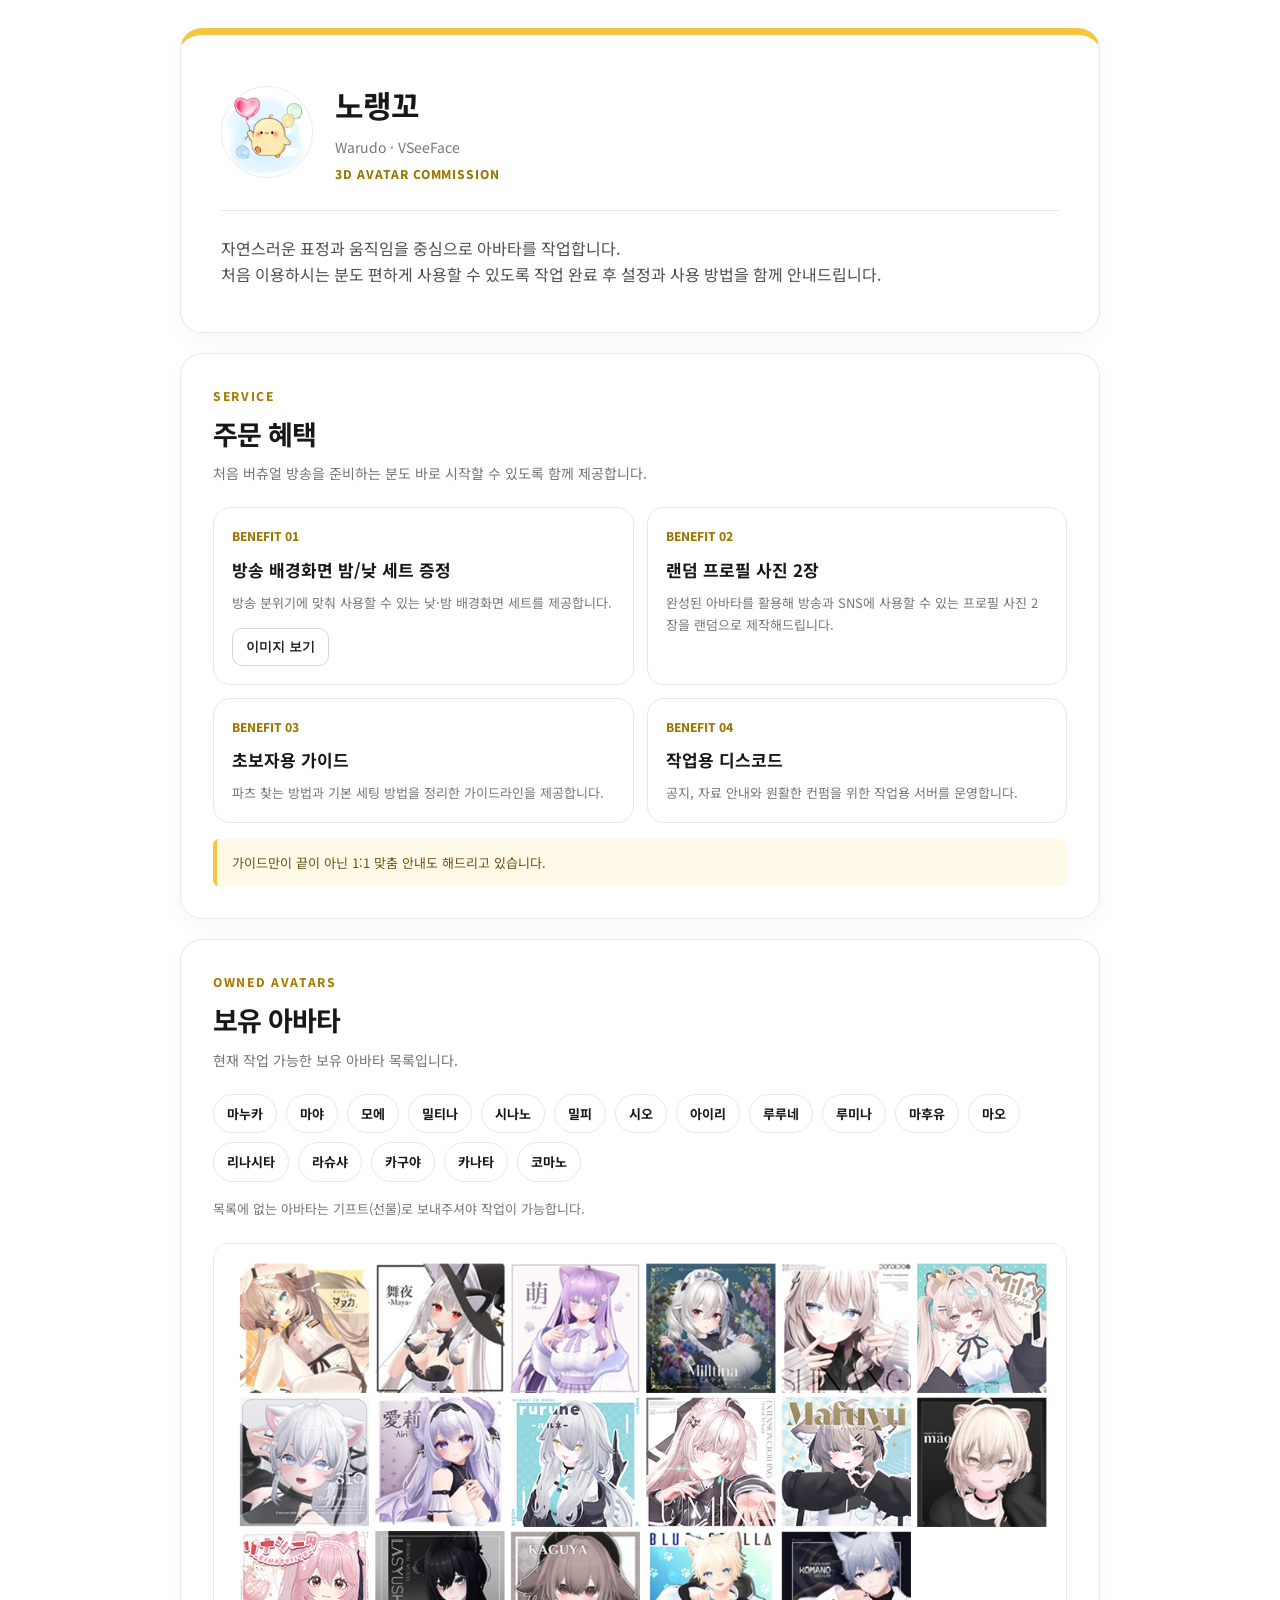
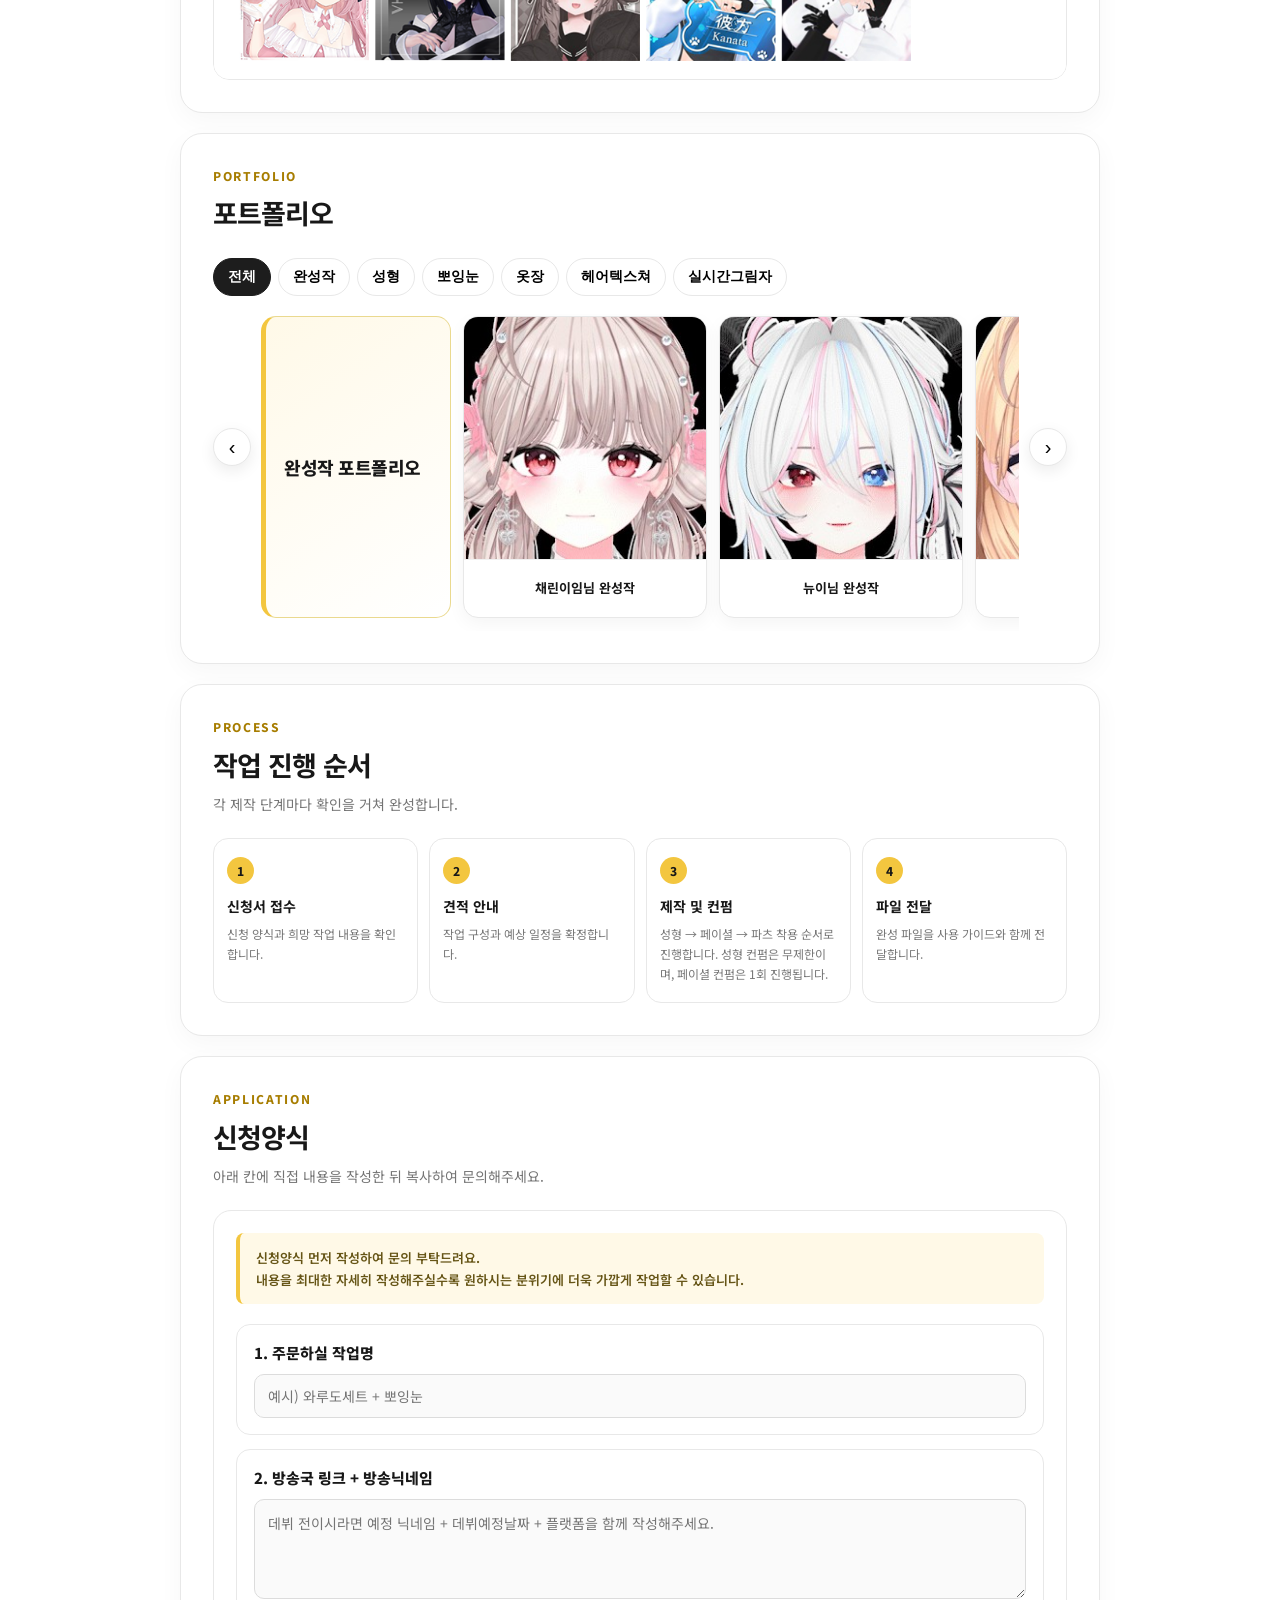
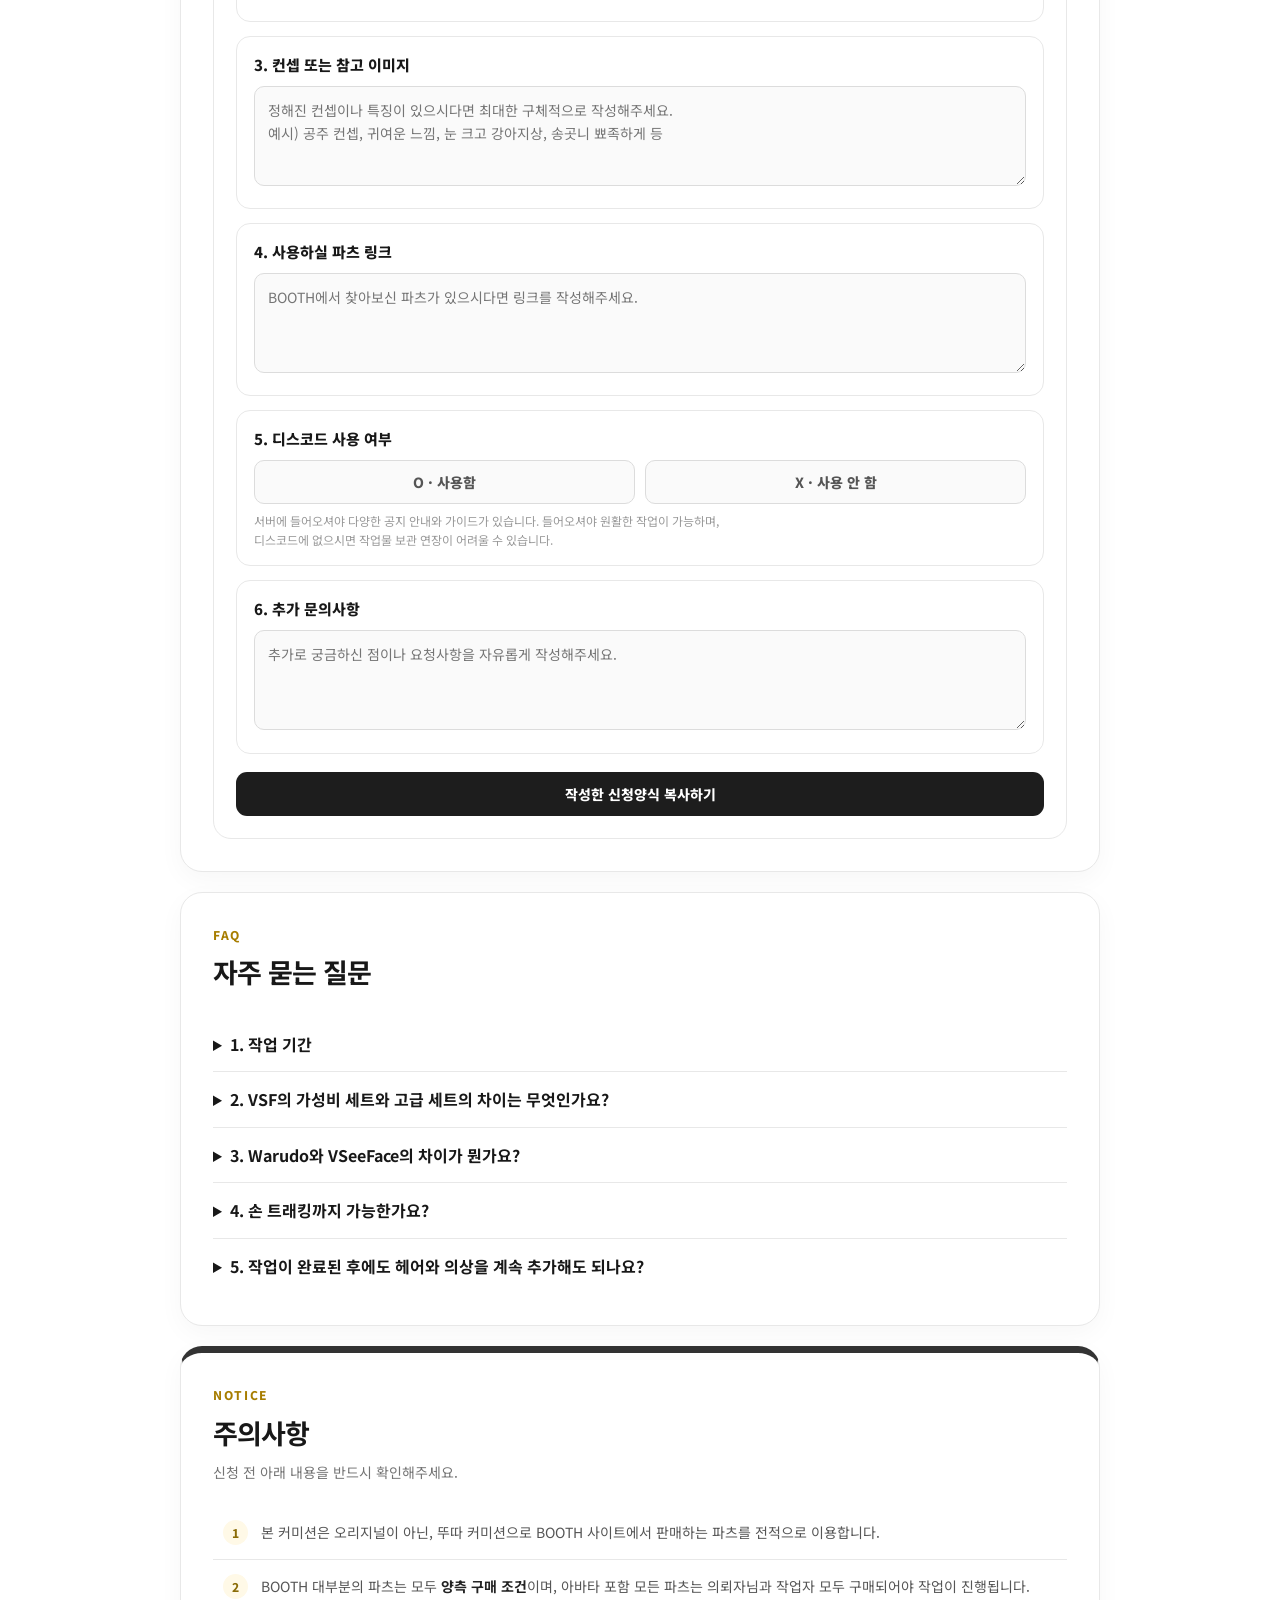
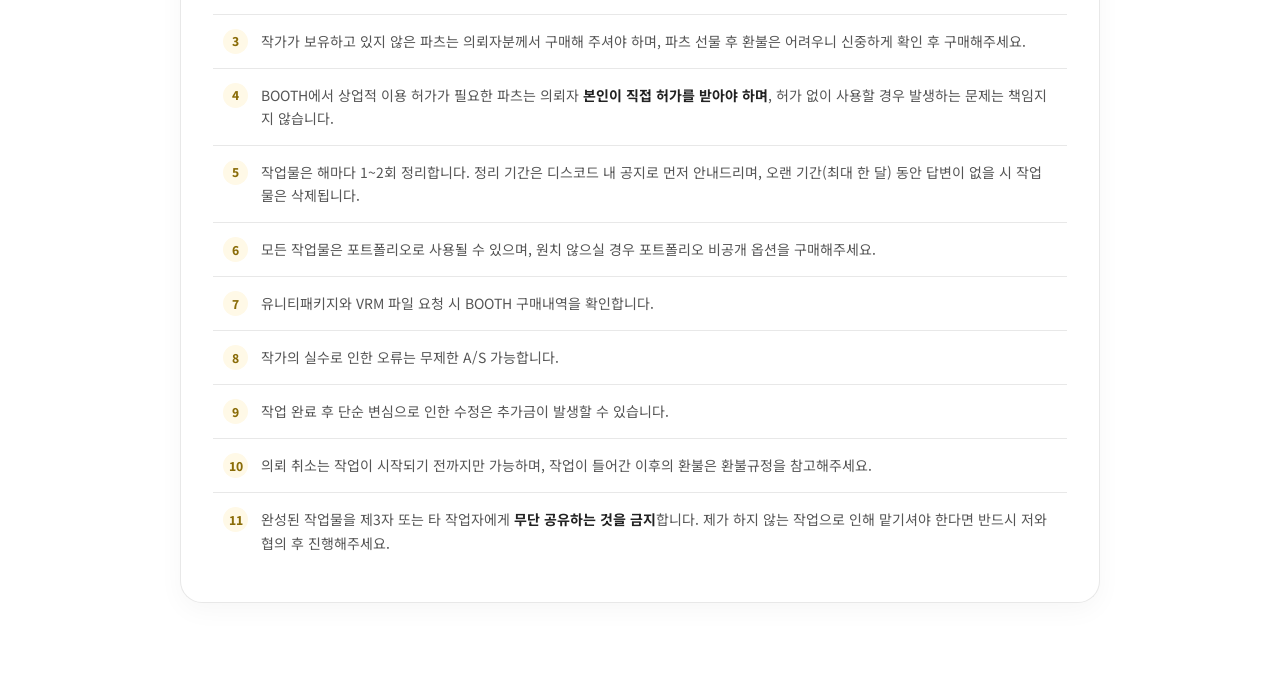
==== index.html @ 2da06370 "Use the original GIFs for the five new complete works." ====
<!DOCTYPE html>

<html lang="ko">
<head>
<meta charset="utf-8"/>
<meta content="width=device-width,initial-scale=1" name="viewport"/>
<title>노랭꼬 아트머그</title>
<style>
@import url('https://fonts.googleapis.com/css2?family=Noto+Sans+KR:wght@400;500;600;700;800&display=swap');
:root{--yellow:#f3c63f;--yellow-soft:#fff9e7;--ink:#181818;--muted:#747474;--line:#e8e8e8;--bg:#fff;--white:#fff}
*{box-sizing:border-box}
html{scroll-behavior:smooth}
body{margin:0;background:#fff;font-family:'Noto Sans KR',sans-serif;color:var(--ink);line-height:1.65}
.page{width:min(920px,calc(100% - 28px));margin:28px auto 80px}
.card{background:#fff;border:1px solid var(--line);border-radius:22px;padding:32px;box-shadow:0 8px 26px rgba(0,0,0,.035);margin-top:20px}
.profile{padding:44px 40px;border-top:7px solid var(--yellow)}
.profile-top{display:flex;align-items:center;gap:22px}
.avatar{
  width:92px;
  height:92px;
  border-radius:50%;
  background:#f2f2f2;
  border:1px solid var(--line);
  overflow:hidden;
  flex:0 0 auto
}
.avatar img{
  width:100%;
  height:100%;
  object-fit:cover;
  display:block
}
.profile h1{font-size:31px;letter-spacing:-1.2px;margin:0 0 6px}
.role{font-size:14px;color:#8a6c08;font-weight:800;letter-spacing:.04em}
.greeting{margin:26px 0 0;padding-top:24px;border-top:1px solid var(--line);font-size:16px;color:#4f4f4f}
.profile-meta{display:flex;flex-wrap:wrap;gap:8px;margin-top:20px}
.chip{font-size:13px;border:1px solid var(--line);border-radius:999px;padding:7px 11px;background:#fff}
.section-head{margin-bottom:22px}
.kicker{font-size:12px;font-weight:800;letter-spacing:.14em;color:#a77d00;margin-bottom:6px}
h2{font-size:27px;letter-spacing:-1px;margin:0}
.desc{font-size:14px;color:var(--muted);margin-top:6px}
.benefits{display:grid;grid-template-columns:repeat(2,1fr);gap:13px}
.benefit{border:1px solid var(--line);border-radius:17px;padding:18px;background:#fff;overflow:hidden}
.benefit-num{font-size:12px;color:#9a7600;font-weight:800;margin-bottom:10px}
.benefit b{display:block;font-size:17px;margin-bottom:8px}
.benefit p{font-size:13px;color:#777;margin:0}
.benefit-image{width:100%;aspect-ratio:16/10;object-fit:cover;object-position:center 28%;display:block;border-radius:11px;margin:0 0 14px;border:1px solid #eee}
.service-note{margin-top:16px;background:var(--yellow-soft);border-left:4px solid var(--yellow);padding:13px 15px;border-radius:6px;font-size:13px;color:#665516}
.owned-avatar-wrap{
  display:grid;
  grid-template-columns:1fr;
  gap:24px;
  align-items:center
}
.owned-avatar-list{
  display:flex;
  flex-wrap:wrap;
  gap:9px
}
.owned-avatar-chip{
  display:inline-flex;
  align-items:center;
  justify-content:center;
  min-height:38px;
  padding:8px 13px;
  border:1px solid var(--line);
  border-radius:999px;
  background:#fff;
  font-size:13px;
  font-weight:700
}
.owned-avatar-image{
  width:100%;
  display:block;
  border:1px solid var(--line);
  border-radius:16px;
  background:#f5f5f5
}
.owned-avatar-note{
  margin-top:16px;
  color:#777;
  font-size:13px
}
@media(max-width:720px){
  .owned-avatar-wrap{grid-template-columns:1fr}
  .owned-avatar-image{max-width:none;margin:0 auto}
}


.tabs{display:flex;gap:7px;flex-wrap:wrap;margin-bottom:18px}
.tab-btn{cursor:pointer;padding:9px 14px;border:1px solid var(--line);border-radius:999px;font-size:14px;font-weight:700;background:#fff}
.tab-btn.active{background:#1d1d1d;color:#fff;border-color:#1d1d1d}

.portfolio-shell{position:relative;padding:0 48px}
.portfolio-grid{display:flex;gap:12px;overflow-x:auto;scroll-behavior:smooth;scroll-snap-type:x mandatory;padding:2px 1px 13px;scrollbar-width:thin;scrollbar-color:#cfcfcf #f1f1f1}
.portfolio-grid::-webkit-scrollbar{height:7px}
.portfolio-grid::-webkit-scrollbar-track{background:#f1f1f1;border-radius:999px}
.portfolio-grid::-webkit-scrollbar-thumb{background:#cfcfcf;border-radius:999px}
.work{border:1px solid var(--line);border-radius:15px;overflow:hidden;background:#fff;flex:0 0 calc((100% - 24px)/3);min-width:0;scroll-snap-align:start}
.work[hidden]{display:none}
.thumb{aspect-ratio:1/1;background:#eee;overflow:hidden}
.thumb img{width:100%;height:100%;object-fit:cover;display:block}
.work-info{padding:12px 13px}
.work-info b{display:block;font-size:14px;font-weight:700}
.slide-btn{position:absolute;top:42%;transform:translateY(-50%);width:38px;height:38px;border:1px solid var(--line);border-radius:50%;background:#fff;cursor:pointer;font-size:20px;line-height:1;box-shadow:0 5px 15px rgba(0,0,0,.08);z-index:2}
.slide-btn:hover{background:#f7f7f7}
.slide-prev{left:0}
.slide-next{right:0}

.selling{border:1px solid #ead98f;border-radius:18px;padding:20px;background:#fffdf5;overflow:hidden}
.selling-summary{display:grid;grid-template-columns:190px minmax(0,1fr);gap:22px;align-items:center}
.selling-main{width:100%;border-radius:13px;display:block}
.status{display:inline-block;background:var(--yellow);padding:5px 9px;border-radius:999px;font-size:11px;font-weight:800}
.selling h3{font-size:23px;margin:9px 0 0}
.price{font-size:25px;font-weight:800;margin:7px 0}
.selling p{font-size:13px;color:#666;margin:0 0 15px}
.gallery-details{margin-top:18px;padding-top:16px;border-top:1px solid #eee3b5;width:100%;min-width:0}
.gallery-details summary{cursor:pointer;display:block;width:max-content;max-width:100%;background:#1d1d1d;color:#fff;padding:10px 15px;border-radius:10px;font-size:13px;font-weight:700;list-style:none}
.gallery-details summary::-webkit-details-marker{display:none}
.gallery-details[open] summary{background:#555}
.gallery-strip{display:flex;gap:10px;overflow-x:auto;max-width:100%;width:100%;padding:15px 2px 6px;scroll-snap-type:x mandatory;scrollbar-width:thin}
.gallery-strip figure{flex:0 0 min(180px,72vw);scroll-snap-align:start;min-width:0;margin:0}
.gallery-strip img{width:100%;aspect-ratio:1/1;height:auto;object-fit:cover;border-radius:12px;border:1px solid var(--line);display:block}

.steps{display:grid;grid-template-columns:repeat(4,1fr);gap:11px}
.step{border:1px solid var(--line);border-radius:15px;padding:18px 13px}
.step-num{width:27px;height:27px;border-radius:50%;background:var(--yellow);display:grid;place-items:center;font-size:12px;font-weight:800;margin-bottom:11px}
.step b{display:block;font-size:14px}
.step p{font-size:12px;color:#777;margin:6px 0 0}
.faq details{border-top:1px solid var(--line);padding:14px 0}
.faq details:first-of-type{border-top:0}
.faq summary{cursor:pointer;font-weight:700}
.faq p{font-size:13px;color:#666;margin:9px 0 0}
footer{text-align:center;color:#999;font-size:11px;margin-top:22px}


.preview-btn{
  margin-top:14px;border:1px solid #d7d7d7;background:#fff;color:#222;
  border-radius:10px;padding:9px 13px;font-size:13px;font-weight:700;cursor:pointer
}
.preview-btn:hover{background:#f6f6f6}
/* 주문 혜택 이미지 미리보기 */
.image-modal{
  position:absolute;
  left:50%;
  z-index:9999;
  display:none;
  width:min(860px,calc(100% - 24px));
  min-height:560px;
  transform:translateX(-50%);
  align-items:center;
  justify-content:center;
  padding:42px;
  border:1px solid rgba(255,255,255,.72);
  border-radius:20px;
  background:rgba(255,255,255,.82);
  backdrop-filter:blur(12px);
  -webkit-backdrop-filter:blur(12px);
  box-shadow:0 16px 45px rgba(0,0,0,.18)
}
.image-modal.open{display:flex}
.image-modal-inner{
  position:relative;
  width:100%;
  height:100%;
  max-height:500px;
  display:flex;
  align-items:center;
  justify-content:center
}
.image-modal img{
  display:block;
  max-width:100%;
  max-height:500px;
  width:auto;
  height:auto;
  object-fit:contain;
  border-radius:14px;
  background:#fff;
  box-shadow:0 12px 34px rgba(0,0,0,.16)
}
.image-modal-close{
  position:absolute;
  top:-24px;
  right:-24px;
  z-index:2;
  width:42px;
  height:42px;
  border:0;
  border-radius:50%;
  background:rgba(255,255,255,.92);
  color:#111;
  font-size:25px;
  line-height:1;
  cursor:pointer;
  box-shadow:0 6px 16px rgba(0,0,0,.14);
  backdrop-filter:blur(8px);
  -webkit-backdrop-filter:blur(8px)
}
@media(max-width:720px){
  .image-modal{
    width:calc(100% - 12px);
    min-height:430px;
    padding:38px 18px 24px
  }
  .image-modal-inner{max-height:370px}
  .image-modal img{max-height:370px}
  .image-modal-close{top:-26px;right:-5px}
}


.notice-card{border-top:7px solid #333}
.notice-list{counter-reset:notice;display:grid;gap:0;margin-top:4px}
.notice-item{counter-increment:notice;position:relative;padding:15px 14px 15px 48px;border-top:1px solid var(--line);font-size:14px;color:#555}
.notice-item:first-child{border-top:0}
.notice-item::before{content:counter(notice);position:absolute;left:10px;top:14px;width:25px;height:25px;border-radius:50%;display:grid;place-items:center;background:var(--yellow-soft);color:#8a6c08;font-size:12px;font-weight:800}
.notice-item b{color:#222}

@media(max-width:720px){
  .card{padding:22px}
  .profile{padding:31px 22px}
  .profile-top{align-items:flex-start}
  .avatar{width:70px;height:70px}
  .profile h1{font-size:25px}
  .benefits{grid-template-columns:1fr}
  .portfolio-shell{padding:0 42px}
  .work{flex-basis:calc((100% - 12px)/2)}
  .selling-summary{grid-template-columns:1fr}
  .selling-main{max-width:260px}
  .steps{grid-template-columns:1fr 1fr}
}
@media(max-width:480px){
  .portfolio-shell{padding:0 36px}
  .work{flex-basis:84%}
  .steps{grid-template-columns:1fr}
}


/* 신청양식 */
.application-box{
  border:1px solid var(--line);
  border-radius:18px;
  background:#fff;
  overflow:hidden
}
.application-content{padding:22px}
.application-alert{
  margin-bottom:20px;
  padding:14px 16px;
  border-left:4px solid var(--yellow);
  border-radius:8px;
  background:var(--yellow-soft);
  color:#665516;
  font-size:13px;
  font-weight:600
}
.application-list{display:grid;gap:14px}
.application-item{
  border:1px solid var(--line);
  border-radius:14px;
  padding:16px 17px;
  background:#fff
}
.application-item label{
  display:block;
  margin-bottom:8px;
  font-size:15px;
  font-weight:800
}
.application-item textarea,
.application-item input{
  width:100%;
  border:1px solid #dcdcdc;
  border-radius:10px;
  background:#fafafa;
  padding:12px 13px;
  color:#222;
  font-family:inherit;
  font-size:14px;
  line-height:1.65;
  outline:none;
  resize:vertical
}
.application-item input{height:44px;resize:none}
.application-item textarea{min-height:100px}
.application-item textarea:focus,
.application-item input:focus{
  border-color:#d4ad2c;
  background:#fff;
  box-shadow:0 0 0 3px rgba(243,198,63,.17)
}
.application-example{
  display:block;
  margin-top:7px;
  color:#999;
  font-size:12px;
  line-height:1.6
}
.application-choice{
  display:flex;
  gap:10px;
  flex-wrap:wrap
}
.application-choice button{
  flex:1 1 150px;
  min-height:44px;
  border:1px solid #dcdcdc;
  border-radius:10px;
  background:#fafafa;
  color:#555;
  font-family:inherit;
  font-size:14px;
  font-weight:800;
  cursor:pointer;
  transition:.18s ease
}
.application-choice button:hover{
  background:#fff9e7;
  border-color:#e2c251
}
.application-choice button.active{
  background:var(--yellow);
  color:#1d1d1d;
  border-color:#d6ab1e;
  box-shadow:0 0 0 3px rgba(243,198,63,.17)
}
.application-copy{
  margin-top:18px;
  width:100%;
  border:0;
  border-radius:11px;
  padding:12px 16px;
  background:#1d1d1d;
  color:#fff;
  font-family:inherit;
  font-size:14px;
  font-weight:800;
  cursor:pointer
}
.application-copy:hover{background:#3a3a3a}
.application-copy.copied{background:#7a650d}
@media(max-width:480px){
  .application-content{padding:15px}
  .application-item{padding:14px}
}


.shape-work{flex-basis:calc((100% - 12px)/2)}
.shape-work .thumb{aspect-ratio:2/1;background:#f7f7f7}
.shape-work .thumb img{object-fit:contain}
@media(max-width:720px){
  .shape-work{flex-basis:84%}
}


/* 포트폴리오·개인작 이미지 확대 */
.zoomable-image{
  cursor:zoom-in;
  transition:transform .2s ease, filter .2s ease
}
.zoomable-image:hover{
  transform:scale(1.025);
  filter:brightness(.96)
}
.zoom-wrap{position:relative;overflow:hidden}
.zoom-wrap::after{
  content:"🔍";
  position:absolute;
  right:10px;
  bottom:10px;
  width:34px;
  height:34px;
  border-radius:50%;
  display:grid;
  place-items:center;
  background:rgba(0,0,0,.62);
  color:#fff;
  font-size:15px;
  opacity:0;
  transform:translateY(5px);
  transition:.2s ease;
  pointer-events:none
}
.zoom-wrap:hover::after{
  opacity:1;
  transform:translateY(0)
}

/*
  아트머그의 긴 iframe 안에서도 클릭한 이미지 근처에 뜨도록
  fixed가 아닌 absolute 방식으로 배치합니다.
*/
/* 이미지 확대창 스타일 */
.lightbox{
  position:absolute;
  left:50%;
  z-index:10000;
  display:none;
  width:min(900px,calc(100% - 24px));
  transform:translateX(-50%);
  padding:16px;
  background:transparent
}
.lightbox.open{display:block}
.lightbox-stage{
  position:relative;
  width:100%;
  min-height:420px;
  max-height:820px;
  display:flex;
  align-items:center;
  justify-content:center;
  padding:20px 62px
}
.lightbox-image{
  display:block;
  max-width:100%;
  max-height:760px;
  width:auto;
  height:auto;
  object-fit:contain;
  border-radius:14px;
  background:#fff;
  box-shadow:0 18px 55px rgba(0,0,0,.30);
  animation:lightboxIn .18s ease
}
@keyframes lightboxIn{
  from{opacity:0;transform:scale(.97)}
  to{opacity:1;transform:scale(1)}
}
.lightbox-close,
.lightbox-nav{
  position:absolute;
  z-index:2;
  border:1px solid #ddd;
  background:#fff;
  color:#111;
  cursor:pointer;
  box-shadow:0 6px 18px rgba(0,0,0,.20)
}
.lightbox-close{
  top:4px;
  right:4px;
  width:42px;
  height:42px;
  border-radius:50%;
  font-size:25px;
  line-height:1
}
.lightbox-nav{
  top:50%;
  transform:translateY(-50%);
  width:44px;
  height:58px;
  border-radius:14px;
  font-size:29px
}
.lightbox-prev{left:8px}
.lightbox-next{right:8px}
.lightbox-caption{
  position:absolute;
  left:50%;
  bottom:-4px;
  transform:translateX(-50%);
  color:#333;
  background:rgba(255,255,255,.94);
  border:1px solid #e5e5e5;
  border-radius:999px;
  padding:5px 11px;
  font-size:13px;
  text-align:center;
  white-space:nowrap;
  max-width:80%;
  overflow:hidden;
  text-overflow:ellipsis
}
body.lightbox-lock{overflow:visible}

@media(max-width:760px){
  .lightbox{
    width:calc(100% - 8px);
    padding:4px
  }
  .lightbox-stage{
    min-height:340px;
    max-height:700px;
    padding:54px 46px 38px
  }
  .lightbox-image{
    max-height:610px
  }
  .lightbox-prev{left:2px}
  .lightbox-next{right:2px}
  .lightbox-nav{
    width:40px;
    height:52px;
    font-size:26px
  }
  .lightbox-close{
    top:6px;
    right:6px
  }
  .lightbox-caption{
    bottom:0;
    max-width:72%;
    font-size:12px
  }
  .zoom-wrap::after{opacity:1;transform:none}
}


/* ===== 포트폴리오 확대창 고정 틀 보정 ===== */
.lightbox{
  width:min(960px,calc(100% - 24px))
}
.lightbox-stage{
  width:100%;
  height:720px;
  min-height:720px;
  max-height:720px;
  overflow:hidden;
  padding:54px 76px 52px;
  background:#fff;
  border:1px solid #e5e5e5;
  border-radius:18px;
  box-shadow:0 18px 55px rgba(0,0,0,.22)
}
.lightbox-image{
  max-width:100%;
  max-height:100%;
  object-fit:contain;
  box-shadow:none;
  background:transparent
}

/* 성형 포트폴리오는 원본이 작아도 확대창에서 약 150% 크게 표시 */
.lightbox.shape-mode .lightbox-image{transform:none}

/* 이미지 크기와 상관없이 화살표 위치 고정 */
.lightbox-prev{
  left:16px !important
}
.lightbox-next{
  right:16px !important
}
.lightbox-nav{
  top:50% !important;
  z-index:5
}
.lightbox-close{
  top:12px !important;
  right:12px !important;
  z-index:6
}
.lightbox-caption{
  bottom:12px !important;
  z-index:6
}

@media(max-width:760px){
  .lightbox-stage{
    height:520px;
    min-height:520px;
    max-height:520px;
    padding:54px 52px 48px
  }
  .lightbox-prev{left:8px !important}
  .lightbox-next{right:8px !important}
  .lightbox.shape-mode .lightbox-image{transform:none}
}





/* ===== 최종 확대창 디자인: 반투명 글래스 뷰어 ===== */
.lightbox{
  width:min(820px,calc(100% - 24px)) !important;
}

.lightbox-stage{
  width:100%;
  height:620px !important;
  min-height:620px !important;
  max-height:620px !important;
  padding:54px 72px 52px !important;
  overflow:hidden;
  background:rgba(255,255,255,.82) !important;
  backdrop-filter:blur(12px);
  -webkit-backdrop-filter:blur(12px);
  border:1px solid rgba(255,255,255,.72) !important;
  border-radius:18px;
  box-shadow:0 16px 45px rgba(0,0,0,.18) !important;
}

.lightbox-image{
  max-width:100%;
  max-height:100%;
  background:transparent !important;
  box-shadow:none !important;
}

.lightbox-close,
.lightbox-nav{
  background:rgba(255,255,255,.92) !important;
  border:1px solid rgba(220,220,220,.9) !important;
  box-shadow:0 6px 16px rgba(0,0,0,.14) !important;
  backdrop-filter:blur(8px);
  -webkit-backdrop-filter:blur(8px);
}

.lightbox-caption{
  background:rgba(255,255,255,.78) !important;
  border:1px solid rgba(220,220,220,.85) !important;
  backdrop-filter:blur(8px);
  -webkit-backdrop-filter:blur(8px);
  box-shadow:0 4px 14px rgba(0,0,0,.10);
}

@media(max-width:760px){
  .lightbox{
    width:calc(100% - 12px) !important;
  }

  .lightbox-stage{
    height:500px !important;
    min-height:500px !important;
    max-height:500px !important;
    padding:52px 48px 46px !important;
    border-radius:15px;
  }
}


/* GIF 파일만 확대창에서 150% 크게 표시 */
.lightbox.gif-mode .lightbox-image{
  transform:scale(1.5);
  transform-origin:center center;
}

@media(max-width:760px){
  .lightbox.gif-mode .lightbox-image{
    transform:scale(1.35);
  }
}


/* 개인작 상세 썸네일 화질/비율 보정 */
.gallery-strip figure{
  flex:0 0 min(240px,78vw) !important;
}
.gallery-strip img{
  width:100%;
  height:auto !important;
  aspect-ratio:1/1;
  object-fit:contain !important;
  object-position:center;
  background:rgba(255,255,255,.72);
  image-rendering:auto;
}


/* ===== 포트폴리오 전체보기 카테고리 구분 시안 ===== */
.portfolio-divider{
  flex:0 0 190px;
  min-height:290px;
  align-self:stretch;
  scroll-snap-align:start;
  display:flex;
  flex-direction:column;
  align-items:flex-start;
  justify-content:center;
  padding:22px 18px;
  border:1px solid #ead98f;
  border-left:5px solid var(--yellow);
  border-radius:15px;
  background:linear-gradient(145deg,rgba(255,249,231,.96),rgba(255,255,255,.96));
}
.portfolio-divider span{
  display:block;
  font-size:18px;
  line-height:1.35;
  font-weight:800;
  letter-spacing:-.5px;
  word-break:keep-all;
}
.portfolio-divider small{
  display:block;
  margin-top:10px;
  color:#887431;
  font-size:12px;
  line-height:1.6;
  word-break:keep-all;
}

/* 카드 높이와 정보 영역을 일정하게 유지 */
.work{
  display:flex;
  flex-direction:column;
  min-height:290px;
  box-shadow:0 6px 18px rgba(0,0,0,.045);
  transition:transform .18s ease,box-shadow .18s ease,border-color .18s ease;
}
.work:hover{
  transform:translateY(-3px);
  box-shadow:0 10px 25px rgba(0,0,0,.085);
  border-color:#ddd;
}
.work .thumb{
  flex:0 0 auto;
}
.work-info{
  min-height:58px;
  margin-top:auto;
  display:flex;
  align-items:center;
  justify-content:center;
  padding:10px 12px;
  text-align:center;
  border-top:1px solid #f0f0f0;
}
.work-info b{
  width:100%;
  font-size:13px;
  line-height:1.45;
  word-break:keep-all;
}

/* 성형 카드는 가로 이미지를 넓게 보여주고 불필요한 아래 공백을 줄임 */
.shape-work{
  min-height:290px;
}
.shape-work .thumb{
  aspect-ratio:2/1;
  min-height:205px;
  display:flex;
  align-items:center;
  justify-content:center;
  background:#fafafa;
}
.shape-work .thumb img{
  width:100%;
  height:100%;
  object-fit:contain;
}
.shape-work .work-info{
  min-height:56px;
}

/* 단일 카테고리 탭에서는 구분 카드를 숨김 */
.portfolio-grid.filtered-view .portfolio-divider{
  display:none;
}

@media(max-width:720px){
  .portfolio-divider{
    flex-basis:155px;
    min-height:260px;
    padding:18px 15px;
  }
  .portfolio-divider span{font-size:16px}
  .work,.shape-work{min-height:260px}
  .shape-work .thumb{min-height:180px}
}


/* ===== 확대창 썸네일 슬라이더 / GIF 배지 / 전환 애니메이션 ===== */
.lightbox-stage{
  padding-bottom:132px !important;
}

.lightbox-media{
  width:100%;
  height:100%;
  display:flex;
  align-items:center;
  justify-content:center;
  overflow:hidden;
}

.lightbox-image{
  animation:portfolioImageIn .18s ease;
}

.lightbox-image.image-changing{
  animation:portfolioImageChange .18s ease;
}

@keyframes portfolioImageIn{
  from{opacity:0;transform:scale(.96)}
  to{opacity:1;transform:scale(1)}
}

@keyframes portfolioImageChange{
  from{opacity:.2;transform:scale(.975)}
  to{opacity:1;transform:scale(1)}
}

/* GIF 확대는 기존 150% 유지 */
.lightbox.gif-mode .lightbox-image{
  transform:scale(1.5);
}
.lightbox.gif-mode .lightbox-image.image-changing{
  animation:portfolioGifChange .18s ease;
}
@keyframes portfolioGifChange{
  from{opacity:.2;transform:scale(1.45)}
  to{opacity:1;transform:scale(1.5)}
}

.lightbox-gif-badge{
  position:absolute;
  top:14px;
  left:14px;
  z-index:7;
  display:none;
  padding:5px 9px;
  border-radius:999px;
  background:rgba(29,29,29,.82);
  color:#fff;
  font-size:11px;
  font-weight:800;
  letter-spacing:.08em;
  box-shadow:0 5px 14px rgba(0,0,0,.16);
  backdrop-filter:blur(8px);
  -webkit-backdrop-filter:blur(8px);
}
.lightbox.gif-mode .lightbox-gif-badge{display:block}

.lightbox-thumbs{
  position:absolute;
  left:62px;
  right:62px;
  bottom:18px;
  height:78px;
  display:flex;
  align-items:center;
  gap:9px;
  overflow-x:auto;
  overflow-y:hidden;
  padding:7px 4px 9px;
  scroll-behavior:smooth;
  scroll-snap-type:x proximity;
  scrollbar-width:thin;
  scrollbar-color:rgba(160,160,160,.65) transparent;
  overscroll-behavior-x:contain;
}
.lightbox-thumbs::-webkit-scrollbar{height:5px}
.lightbox-thumbs::-webkit-scrollbar-track{background:transparent}
.lightbox-thumbs::-webkit-scrollbar-thumb{
  background:rgba(160,160,160,.58);
  border-radius:999px
}

.lightbox-thumb{
  position:relative;
  flex:0 0 62px;
  width:62px;
  height:62px;
  padding:0;
  border:2px solid transparent;
  border-radius:11px;
  overflow:hidden;
  background:rgba(255,255,255,.72);
  cursor:pointer;
  opacity:.66;
  scroll-snap-align:center;
  transition:opacity .16s ease,transform .16s ease,border-color .16s ease,box-shadow .16s ease;
}
.lightbox-thumb:hover{
  opacity:1;
  transform:translateY(-2px)
}
.lightbox-thumb.active{
  opacity:1;
  border-color:var(--yellow);
  box-shadow:0 0 0 2px rgba(243,198,63,.2),0 5px 14px rgba(0,0,0,.12)
}
.lightbox-thumb img{
  width:100%;
  height:100%;
  display:block;
  object-fit:cover
}
.lightbox-thumb.is-gif::after{
  content:"GIF";
  position:absolute;
  right:3px;
  bottom:3px;
  padding:2px 4px;
  border-radius:5px;
  background:rgba(0,0,0,.72);
  color:#fff;
  font-size:8px;
  font-weight:800;
  letter-spacing:.04em
}

/* 캡션을 썸네일 위쪽에 배치 */
.lightbox-caption{
  bottom:103px !important;
}

@media(max-width:760px){
  .lightbox-stage{
    padding:52px 46px 118px !important;
  }
  .lightbox-thumbs{
    left:42px;
    right:42px;
    bottom:14px;
    height:70px;
    gap:7px
  }
  .lightbox-thumb{
    flex-basis:54px;
    width:54px;
    height:54px;
    border-radius:9px
  }
  .lightbox-caption{
    bottom:91px !important;
  }
  .lightbox-gif-badge{
    top:10px;
    left:10px
  }
  .lightbox.gif-mode .lightbox-image{
    transform:scale(1.35);
  }
  @keyframes portfolioGifChange{
    from{opacity:.2;transform:scale(1.3)}
    to{opacity:1;transform:scale(1.35)}
  }
}


/* GIF 썸네일은 실제 GIF 화면을 캔버스에 한 번만 그려 정지 상태로 표시 */
.lightbox-gif-static-canvas{
  width:100%;
  height:100%;
  display:block;
  object-fit:cover;
  background:#f5f5f5;
}

/* 정지 썸네일 우측 아래에만 작은 GIF 표시 */
.lightbox-thumb.is-gif::after{
  display:block;
  content:"GIF";
  position:absolute;
  right:3px;
  bottom:3px;
  padding:2px 4px;
  border-radius:5px;
  background:rgba(0,0,0,.72);
  color:#fff;
  font-size:8px;
  font-weight:800;
  letter-spacing:.04em
}


/* 최종 안정화: 주문 혜택 미리보기 위치와 크기 */
.image-modal{
  min-height:0;
  height:auto;
  max-height:calc(100vh - 24px);
  padding:34px;
}
.image-modal-inner{max-height:calc(100vh - 92px)}
.image-modal img{max-height:calc(100vh - 92px)}
@media(max-width:720px){
  .image-modal{width:calc(100% - 12px);padding:30px 14px 18px}
  .image-modal-inner,.image-modal img{max-height:calc(100vh - 72px)}
}

/* ===== 모바일 전용 UI 최적화 ===== */
@media (max-width: 720px){
  html,body{overflow-x:hidden}
  body{font-size:14px;line-height:1.55}
  .page{width:calc(100% - 12px);margin:8px auto 28px}
  .card{margin-top:10px;padding:17px 15px;border-radius:17px;box-shadow:0 4px 16px rgba(0,0,0,.035)}
  .profile{padding:22px 17px;border-top-width:5px}
  .profile-top{gap:13px;align-items:center}
  .avatar{width:62px;height:62px}
  .profile h1{font-size:22px;letter-spacing:-.7px;margin-bottom:2px}
  .role{font-size:11px}
  .greeting{margin-top:16px;padding-top:15px;font-size:13px;line-height:1.65}
  .profile-meta{gap:6px;margin-top:13px;overflow-x:auto;flex-wrap:nowrap;padding-bottom:2px;scrollbar-width:none}
  .profile-meta::-webkit-scrollbar{display:none}
  .chip{flex:0 0 auto;padding:6px 9px;font-size:11px}

  .section-head{margin-bottom:14px}
  .kicker{font-size:10px;margin-bottom:3px}
  h2{font-size:21px;letter-spacing:-.7px}
  .desc{font-size:12px;margin-top:3px}

  /* 혜택은 세로 나열 대신 가로 스와이프 */
  .benefits{display:flex;gap:10px;overflow-x:auto;scroll-snap-type:x mandatory;padding:1px 1px 8px;scrollbar-width:thin}
  .benefit{flex:0 0 84%;scroll-snap-align:start;padding:14px;border-radius:14px}
  .benefit-image{aspect-ratio:16/9;margin-bottom:11px}
  .benefit b{font-size:15px;margin-bottom:5px}
  .benefit p{font-size:12px;line-height:1.55}
  .preview-btn{width:100%;min-height:42px;margin-top:11px}
  .service-note{margin-top:10px;padding:11px 12px;font-size:12px}

  .owned-avatar-wrap{gap:14px}
  .owned-avatar-list{flex-wrap:nowrap;overflow-x:auto;padding-bottom:5px;scrollbar-width:thin}
  .owned-avatar-chip{flex:0 0 auto;min-height:34px;padding:7px 10px;font-size:11px}
  .owned-avatar-image{border-radius:12px}
  .owned-avatar-note{font-size:11px;margin-top:10px}

  .tabs{gap:6px;flex-wrap:nowrap;overflow-x:auto;margin-bottom:12px;padding-bottom:4px;scrollbar-width:none}
  .tabs::-webkit-scrollbar{display:none}
  .tab-btn{flex:0 0 auto;padding:8px 11px;font-size:12px}
  .portfolio-shell{padding:0}
  .portfolio-grid{gap:9px;padding-bottom:10px}
  .work,.shape-work{flex:0 0 78%;min-height:0;border-radius:13px}
  .shape-work .thumb{min-height:0}
  .work-info{min-height:50px;padding:9px 10px}
  .work-info b{font-size:12px}
  .slide-btn{display:none}
  .portfolio-divider{flex:0 0 66%;min-height:240px;padding:17px 14px;border-radius:13px}
  .portfolio-divider span{font-size:15px}
  .portfolio-divider small{font-size:10px;margin-top:7px}

  .selling{padding:14px;border-radius:15px}
  .selling-summary{display:block}
  .selling-main{max-width:220px;margin:0 auto 13px;border-radius:11px}
  .selling h3{font-size:19px;margin-top:7px}
  .price{font-size:21px;margin:5px 0}
  .selling p{font-size:12px;line-height:1.55;margin-bottom:11px}
  .gallery-details{margin-top:13px;padding-top:12px}
  .gallery-details summary{width:100%;text-align:center;padding:11px 12px}
  .gallery-strip{gap:8px;padding-top:11px}
  .gallery-strip figure{flex-basis:74vw}

  /* 진행순서도 가로 스와이프 */
  .steps{display:flex;gap:9px;overflow-x:auto;scroll-snap-type:x mandatory;padding-bottom:7px;scrollbar-width:thin}
  .step{flex:0 0 76%;scroll-snap-align:start;padding:14px 12px;border-radius:13px}
  .step-num{width:25px;height:25px;margin-bottom:8px}
  .step b{font-size:13px}
  .step p{font-size:11px;line-height:1.55;margin-top:4px}

  .application-content{padding:14px}
  .application-alert{margin-bottom:13px;padding:11px 12px;font-size:11px}
  .application-list{gap:9px}
  .application-item{padding:12px;border-radius:12px}
  .application-item label{font-size:13px;margin-bottom:6px}
  .application-item input,.application-item textarea{font-size:13px;padding:11px 12px}
  .application-example{font-size:10px;line-height:1.5}
  .application-choice{gap:7px}
  .application-choice button{min-height:42px;padding:9px 12px}
  .application-copy{width:100%;min-height:48px;font-size:14px}

  .notice-item{padding:12px 9px 12px 41px;font-size:12px;line-height:1.6}
  .notice-item::before{left:7px;top:12px;width:23px;height:23px}
  .faq details{padding:12px 0}
  .faq summary{font-size:13px}
  .faq p{font-size:11px;line-height:1.6}
  footer{margin-top:14px;font-size:10px}

  /* 주문혜택 확대창 */
  .image-modal{width:calc(100% - 10px);max-height:calc(100svh - 14px);padding:44px 10px 14px;border-radius:16px}
  .image-modal-inner,.image-modal img{max-height:calc(100svh - 74px)}
  .image-modal-close{top:-36px;right:0;width:38px;height:38px;font-size:22px}

  /* 포트폴리오 확대창을 모바일 화면 안에 맞춤 */
  .lightbox{width:calc(100% - 8px)!important;max-height:calc(100svh - 12px)!important}
  .lightbox-stage{height:min(560px,calc(100svh - 12px))!important;padding:46px 36px 105px!important;border-radius:16px!important}
  .lightbox-media{min-height:0}
  .lightbox-image{max-width:100%!important;max-height:calc(100svh - 185px)!important;object-fit:contain!important}
  .lightbox.gif-mode .lightbox-image{transform:scale(1.12)}
  .lightbox-caption{left:10px!important;right:10px!important;bottom:82px!important;font-size:11px!important;white-space:normal!important}
  .lightbox-thumbs{left:30px;right:30px;bottom:9px;height:64px;gap:6px}
  .lightbox-thumb{flex-basis:48px;width:48px;height:48px}
  .lightbox-nav{width:34px!important;height:34px!important;font-size:22px!important}
  .lightbox-prev{left:4px!important}
  .lightbox-next{right:4px!important}
  .lightbox-close{top:7px!important;right:7px!important;width:36px!important;height:36px!important}
}

@media (max-width: 390px){
  .page{width:calc(100% - 8px)}
  .card{padding:15px 12px}
  .profile{padding:19px 14px}
  .benefit{flex-basis:88%}
  .work,.shape-work{flex-basis:84%}
  .portfolio-divider{flex-basis:72%}
  .step{flex-basis:84%}
  .gallery-strip figure{flex-basis:82vw}
}

/* ===== 모바일 보유 아바타 · 확대창 안정화 보정 ===== */
.owned-avatar-image-scroll{
  width:100%;
  min-width:0;
  overflow-x:auto;
  overflow-y:hidden;
  border-radius:16px;
  overscroll-behavior-x:contain;
  -webkit-overflow-scrolling:touch;
}

@media (max-width:720px){
  /* 이름 버튼이 카드 밖으로 밀려나지 않도록 한 줄 슬라이더로 고정 */
  .owned-avatar-wrap,
  .owned-avatar-wrap > div{
    width:100%;
    min-width:0;
  }
  .owned-avatar-list{
    width:100%;
    min-width:0;
    display:flex;
    flex-wrap:nowrap;
    gap:7px;
    overflow-x:auto;
    overflow-y:hidden;
    padding:1px 2px 7px;
    scroll-snap-type:x proximity;
    overscroll-behavior-x:contain;
    -webkit-overflow-scrolling:touch;
  }
  .owned-avatar-chip{
    flex:0 0 auto;
    max-width:none;
    white-space:nowrap;
    scroll-snap-align:center;
  }

  /* 원본 콜라주를 억지로 축소하지 않고 가로 슬라이드로 확인 */
  .owned-avatar-image-scroll{
    width:100%;
    border:1px solid var(--line);
    border-radius:13px;
    background:#f7f7f7;
    padding:8px 0 9px;
    scrollbar-width:thin;
    scroll-snap-type:x proximity;
  }
  .owned-avatar-image-scroll::after{
    content:'좌우로 밀어서 전체 이미지를 확인해 주세요';
    position:sticky;
    left:10px;
    display:inline-block;
    margin:7px 10px 0;
    padding:4px 8px;
    border-radius:999px;
    background:rgba(255,255,255,.9);
    color:#777;
    font-size:9px;
    white-space:nowrap;
    pointer-events:none;
  }
  .owned-avatar-image{
    width:720px!important;
    max-width:none!important;
    height:auto!important;
    margin:0!important;
    border:0!important;
    border-radius:0!important;
    object-fit:contain!important;
    scroll-snap-align:start;
  }

  /* 확대창 캡션: translate와 좌우값이 겹쳐 글자가 잘리던 문제 수정 */
  .lightbox-caption{
    left:50%!important;
    right:auto!important;
    width:calc(100% - 82px)!important;
    max-width:calc(100% - 82px)!important;
    transform:translateX(-50%)!important;
    padding:6px 10px!important;
    text-align:center!important;
    white-space:normal!important;
    overflow:visible!important;
    text-overflow:clip!important;
    line-height:1.35!important;
    word-break:keep-all!important;
  }

  /* 확대창이 좌우로 페이지를 밀지 않도록 고정 */
  .lightbox,
  .lightbox-stage,
  .lightbox-media{
    min-width:0!important;
    max-width:100%!important;
    overflow-x:hidden!important;
  }
  .lightbox-thumbs{
    max-width:calc(100% - 60px)!important;
    overscroll-behavior-x:contain!important;
  }

  /* 상세 이미지 썸네일은 화면 안에서 중앙 정렬되는 1장 슬라이드 */
  .gallery-strip{
    width:100%!important;
    min-width:0!important;
    padding-left:8vw!important;
    padding-right:8vw!important;
    overscroll-behavior-x:contain;
  }
  .gallery-strip figure{
    flex:0 0 84vw!important;
    max-width:420px!important;
    scroll-snap-align:center!important;
  }
}

@media (max-width:390px){
  .owned-avatar-image{width:660px!important}
  .lightbox-caption{
    width:calc(100% - 68px)!important;
    max-width:calc(100% - 68px)!important;
    font-size:10px!important;
  }
  .gallery-strip figure{flex-basis:86vw!important}
}

/* ===== 모바일 작업 진행 순서: 세로 고정 ===== */
@media (max-width: 768px){
  body.mobile-page .steps{
    display:grid !important;
    grid-template-columns:1fr !important;
    gap:9px !important;
    width:100% !important;
    overflow:visible !important;
    padding-bottom:0 !important;
    scroll-snap-type:none !important;
  }

  body.mobile-page .step{
    display:block !important;
    width:100% !important;
    min-width:0 !important;
    max-width:none !important;
    flex:none !important;
    margin:0 !important;
    padding:14px 12px !important;
    box-sizing:border-box !important;
    scroll-snap-align:none !important;
  }
}


/* 협업작가 - 심플 프로필형 */
.collaborator-section{position:relative;overflow:hidden}
.collaborator-head{margin-bottom:12px}
.collaborator-card-profile{display:grid;grid-template-columns:300px minmax(0,1fr);gap:22px;align-items:stretch;padding:16px;border:1px solid #e9e6df;border-radius:18px;background:#fff}
.collaborator-banner{display:block;overflow:hidden;border-radius:13px;background:#f6f6f4;line-height:0;align-self:stretch}
.collaborator-banner img{display:block;width:100%;height:100%;min-height:150px;object-fit:cover}
.collaborator-profile-info{min-width:0;display:flex;flex-direction:column;justify-content:center}
.collaborator-name-row{display:flex;align-items:center;gap:9px;margin-bottom:10px}
.collaborator-name-row h3{margin:0;font-size:21px;line-height:1.25;color:#171717}
.collaborator-name-row span{display:inline-flex;padding:3px 8px;border-radius:999px;background:#f5f2e9;color:#77653b;font-size:10px;font-weight:800}
.collaborator-main-price{display:flex;align-items:baseline;gap:10px;flex-wrap:wrap;padding-bottom:10px;border-bottom:1px solid #eeeae2}
.collaborator-main-price strong{font-size:17px;color:#171717;letter-spacing:-.02em}
.collaborator-main-price small{font-size:11px;color:#888277}
.collaborator-extra{display:flex;flex-wrap:wrap;gap:7px 16px;padding:10px 0;color:#666158;font-size:11px}
.collaborator-extra b{color:#222}
.collaborator-bottom{display:flex;align-items:center;justify-content:space-between;gap:12px;margin-top:2px}
.collaborator-bottom p{margin:0!important;color:#7d6731!important;font-size:12px!important;line-height:1.5!important}
.collaborator-bottom p strong{color:#b47700}
.collaborator-bottom a{flex:0 0 auto;color:#333;text-decoration:none;font-size:11px;font-weight:800;border-bottom:1px solid #aaa;padding-bottom:2px}
.collaborator-bottom a:hover{color:#b47700;border-color:#b47700}
@media(max-width:720px){
  .collaborator-head{margin-bottom:9px}
  .collaborator-card-profile{display:block;padding:12px;border-radius:15px}
  .collaborator-banner{height:132px;margin-bottom:13px;border-radius:11px}
  .collaborator-banner img{min-height:0;height:100%;object-fit:cover}
  .collaborator-name-row{margin-bottom:9px}
  .collaborator-name-row h3{font-size:18px}
  .collaborator-main-price{display:block;padding-bottom:9px}
  .collaborator-main-price strong{display:block;font-size:16px}
  .collaborator-main-price small{display:block;margin-top:3px}
  .collaborator-extra{display:grid;grid-template-columns:1fr 1fr;gap:5px 8px;padding:9px 0;font-size:10.5px}
  .collaborator-extra span:last-child{grid-column:1/-1}
  .collaborator-bottom{align-items:flex-end}
  .collaborator-bottom p{font-size:11px!important}
  .collaborator-bottom a{font-size:10.5px}
}

</style>
<style>
/* FAQ는 한 번에 하나만 펼쳐지도록 사용하며, 긴 답변도 폭을 넘지 않게 정리 */
.faq details,
.faq-list details,
.faq-section details,
.faq-wrap details{
  overflow:hidden;
}
.faq details[open],
.faq-list details[open],
.faq-section details[open],
.faq-wrap details[open]{
  max-height:none;
}
.faq details > *:not(summary),
.faq-list details > *:not(summary),
.faq-section details > *:not(summary),
.faq-wrap details > *:not(summary){
  overflow-wrap:anywhere;
  word-break:keep-all;
}
</style>
<style>
/* 협업작가 카드가 여러 개일 때 간격 */
.collaborator-section .collaborator-card-profile + .collaborator-card-profile{
  margin-top:14px;
}
@media(max-width:720px){
  .collaborator-section .collaborator-card-profile + .collaborator-card-profile{
    margin-top:11px;
  }
}
</style>
<style>
/* 협업작가 페이지 버튼 - 카드 우측 상단 */
.collaborator-card-profile{position:relative;}
.collaborator-page-top{
  position:absolute;
  top:18px;
  right:18px;
  z-index:5;
  display:inline-flex;
  align-items:center;
  justify-content:center;
  min-height:34px;
  padding:0 13px;
  border:1px solid #e4e4e4;
  border-radius:999px;
  background:#fff;
  color:#222;
  font-size:12px;
  font-weight:700;
  line-height:1;
  text-decoration:none;
  box-shadow:0 3px 12px rgba(0,0,0,.05);
  transition:transform .18s ease, box-shadow .18s ease, border-color .18s ease;
}
.collaborator-page-top:hover{
  transform:translateY(-1px);
  border-color:#d1d1d1;
  box-shadow:0 5px 16px rgba(0,0,0,.08);
}
@media(max-width:720px){
  .collaborator-page-top{
    top:12px;
    right:12px;
    min-height:30px;
    padding:0 10px;
    font-size:11px;
  }
  .collaborator-profile-info{
    padding-top:38px;
  }
}
</style>
<style>
.personal-facial-btn{
  appearance:none;
  -webkit-appearance:none;
  display:inline-flex;
  align-items:center;
  justify-content:center;
  margin-top:14px;
  padding:11px 17px;
  border:1px solid #e1d6b8;
  border-radius:999px;
  background:#fff9e8;
  color:#6f571e;
  font:inherit;
  font-size:12px;
  font-weight:800;
  cursor:pointer;
  transition:transform .16s ease,background .16s ease,border-color .16s ease;
}
.personal-facial-btn:hover{
  transform:translateY(-1px);
  background:#fff4cc;
  border-color:#d7bf77;
}
.personal-facial-source{
  display:none!important;
}
</style>
<style>
/* 개인작 페이셜 확대창은 개인작 카드 위치에서 시작 */
#siteLightbox.personal-view-anchor{
  margin:0 !important;
}
</style>
</head>
<body><div aria-hidden="true" id="top"></div>
<div aria-hidden="true"></div>
<div class="page">
<!-- 상단 소개 -->
<section class="card profile">
<div class="profile-top">
<div class="avatar">
<img alt="노랭꼬 프로필 이미지" src="assets/images/image-01-7748bfe51467.jpg"/>
</div>
<div>
<h1>노랭꼬</h1>
<div style="color:#777;font-size:14px">Warudo · VSeeFace</div>
<div style="color:#9a7600;font-size:12px;font-weight:800;letter-spacing:.08em;margin-top:5px">3D AVATAR COMMISSION</div>
</div>
</div>
<div class="greeting">
      자연스러운 표정과 움직임을 중심으로 아바타를 작업합니다.<br/>
      처음 이용하시는 분도 편하게 사용할 수 있도록 작업 완료 후 설정과 사용 방법을 함께 안내드립니다.
    </div>
</section>
<section class="card">
<div class="section-head">
<div class="kicker">SERVICE</div>
<h2>주문 혜택</h2>
<div class="desc">처음 버츄얼 방송을 준비하는 분도 바로 시작할 수 있도록 함께 제공합니다.</div>
</div>
<!-- 주문 혜택 -->
<div class="benefits">
<div class="benefit">
<div class="benefit-num">BENEFIT 01</div>
<b>방송 배경화면 밤/낮 세트 증정</b>
<p>방송 분위기에 맞춰 사용할 수 있는 낮·밤 배경화면 세트를 제공합니다.</p>
<button class="preview-btn" onclick="openBenefitPreview()" type="button">이미지 보기</button>
</div>
<div class="benefit">
<div class="benefit-num">BENEFIT 02</div>
<b>랜덤 프로필 사진 2장</b>
<p>완성된 아바타를 활용해 방송과 SNS에 사용할 수 있는 프로필 사진 2장을 랜덤으로 제작해드립니다.</p>
</div>
<div class="benefit">
<div class="benefit-num">BENEFIT 03</div>
<b>초보자용 가이드</b>
<p>파츠 찾는 방법과 기본 세팅 방법을 정리한 가이드라인을 제공합니다.</p>
</div>
<div class="benefit">
<div class="benefit-num">BENEFIT 04</div>
<b>작업용 디스코드</b>
<p>공지, 자료 안내와 원활한 컨펌을 위한 작업용 서버를 운영합니다.</p>
</div>
</div>
<div class="service-note">가이드만이 끝이 아닌 1:1 맞춤 안내도 해드리고 있습니다.</div>
</section>
<section class="card">
<div class="section-head">
<div class="kicker">OWNED AVATARS</div>
<h2>보유 아바타</h2>
<div class="desc">현재 작업 가능한 보유 아바타 목록입니다.</div>
</div>
<div class="owned-avatar-wrap">
<div>
<div class="owned-avatar-list">
<span class="owned-avatar-chip">마누카</span>
<span class="owned-avatar-chip">마야</span>
<span class="owned-avatar-chip">모에</span>
<span class="owned-avatar-chip">밀티나</span>
<span class="owned-avatar-chip">시나노</span>
<span class="owned-avatar-chip">밀피</span>
<span class="owned-avatar-chip">시오</span>
<span class="owned-avatar-chip">아이리</span>
<span class="owned-avatar-chip">루루네</span>
<span class="owned-avatar-chip">루미나</span>
<span class="owned-avatar-chip">마후유</span>
<span class="owned-avatar-chip">마오</span>
<span class="owned-avatar-chip">리나시타</span>
<span class="owned-avatar-chip">라슈샤</span>
<span class="owned-avatar-chip">카구야</span>
<span class="owned-avatar-chip">카나타</span>
<span class="owned-avatar-chip">코마노</span>
</div>
<div class="owned-avatar-note">목록에 없는 아바타는 기프트(선물)로 보내주셔야 작업이 가능합니다.</div>
</div>
<div aria-label="보유 아바타 이미지 목록, 좌우로 밀어서 확인" class="owned-avatar-image-scroll">
<img alt="보유 아바타 안내 이미지" class="owned-avatar-image" decoding="async" loading="lazy" src="assets/images/image-02-a777c6ae04c2.png"/>
</div>
</div>
</section>
<section class="card">
<div class="section-head">
<div class="kicker">PORTFOLIO</div>
<h2>포트폴리오</h2>
</div>
<div class="tabs" role="tablist">
<button class="tab-btn active" data-filter="all" type="button">전체</button>
<button class="tab-btn" data-filter="complete" type="button">완성작</button>
<button class="tab-btn" data-filter="shape" type="button">성형</button>
<button class="tab-btn" data-filter="boing" type="button">뽀잉눈</button>
<button class="tab-btn" data-filter="wardrobe" type="button">옷장</button>
<button class="tab-btn" data-filter="hair" type="button">헤어텍스쳐</button>
<button class="tab-btn" data-filter="shadow" type="button">실시간그림자</button>
</div>
<!-- 포트폴리오 -->
<div class="portfolio-shell">
<button aria-label="이전" class="slide-btn slide-prev" onclick="slidePortfolio(-1)" type="button">‹</button>
<div class="portfolio-grid" id="portfolioSlider">
<div class="portfolio-divider" data-divider="complete">
<span>완성작 포트폴리오</span>
</div>
<article class="work" data-category="complete">
<div class="thumb zoom-wrap"><img alt="채린이임님" class="zoomable-image" data-lightbox-group="portfolio" decoding="async" loading="lazy" src="assets/images/thumbs/chaerinim.jpg" data-full="https://sunnykoko24.github.io/artmug/assets/gif/chaerinim.gif"/></div>
<div class="work-info"><b>채린이임님 완성작</b></div>
</article>
<article class="work" data-category="complete">
<div class="thumb zoom-wrap"><img alt="뉴이님" class="zoomable-image" data-lightbox-group="portfolio" decoding="async" loading="lazy" src="assets/images/thumbs/newy.jpg" data-full="https://sunnykoko24.github.io/artmug/assets/gif/newy.gif"/></div>
<div class="work-info"><b>뉴이님 완성작</b></div>
</article>
<article class="work" data-category="complete">
<div class="thumb zoom-wrap"><img alt="주핫님" class="zoomable-image" data-lightbox-group="portfolio" decoding="async" loading="lazy" src="assets/images/thumbs/juhat.jpg" data-full="https://sunnykoko24.github.io/artmug/assets/gif/juhat.gif"/></div>
<div class="work-info"><b>주핫님 완성작</b></div>
</article>
<article class="work" data-category="complete">
<div class="thumb zoom-wrap"><img alt="히요나님" class="zoomable-image" data-lightbox-group="portfolio" decoding="async" loading="lazy" src="assets/images/thumbs/hiyona.jpg" data-full="https://sunnykoko24.github.io/artmug/assets/gif/hiyona.gif"/></div>
<div class="work-info"><b>히요나님 완성작</b></div>
</article>
<article class="work" data-category="complete">
<div class="thumb zoom-wrap"><img alt="아루별님" class="zoomable-image" data-lightbox-group="portfolio" decoding="async" loading="lazy" src="assets/images/thumbs/arubyeol.jpg" data-full="https://sunnykoko24.github.io/artmug/assets/gif/arubyeol.gif"/></div>
<div class="work-info"><b>아루별님 완성작</b></div>
</article>
<article class="work" data-category="complete">
<div class="thumb zoom-wrap"><img alt="백나모님" class="zoomable-image" data-lightbox-group="portfolio" decoding="async" loading="lazy" src="assets/images/thumbs/17822242620.jpg" data-full="https://artmugfile6.mycafe24.com/image/up_img/detail/4/goods_49397/17822242620.gif"/></div>
<div class="work-info"><b>백나모님 완성작</b></div>
</article>
<article class="work" data-category="complete">
<div class="thumb zoom-wrap"><img alt="미티어님" class="zoomable-image" data-lightbox-group="portfolio" decoding="async" loading="lazy" src="assets/images/thumbs/17782616240.jpg" data-full="https://artmugfile6.mycafe24.com/image/up_img/detail/4/goods_49397/17782616240.gif"/></div>
<div class="work-info"><b>미티어님 완성작</b></div>
</article>
<article class="work" data-category="complete">
<div class="thumb zoom-wrap"><img alt="채령님" class="zoomable-image" data-lightbox-group="portfolio" decoding="async" loading="lazy" src="assets/images/thumbs/17782614230.jpg" data-full="https://artmugfile6.mycafe24.com/image/up_img/detail/4/goods_49397/17782614230.gif"/></div>
<div class="work-info"><b>채령님 완성작</b></div>
</article>
<article class="work" data-category="complete">
<div class="thumb zoom-wrap"><img alt="오잉님" class="zoomable-image" data-lightbox-group="portfolio" decoding="async" loading="lazy" src="assets/images/thumbs/17782612961.jpg" data-full="https://artmugfile6.mycafe24.com/image/up_img/detail/4/goods_49397/17782612961.gif"/></div>
<div class="work-info"><b>오잉님 완성작</b></div>
</article>
<article class="work" data-category="complete">
<div class="thumb zoom-wrap"><img alt="김뭉글님" class="zoomable-image" data-lightbox-group="portfolio" decoding="async" loading="lazy" src="assets/images/thumbs/17782612960.jpg" data-full="https://artmugfile6.mycafe24.com/image/up_img/detail/4/goods_49397/17782612960.gif"/></div>
<div class="work-info"><b>김뭉글님 완성작</b></div>
</article>
<article class="work" data-category="complete">
<div class="thumb zoom-wrap"><img alt="시로츠네한야님" class="zoomable-image" data-lightbox-group="portfolio" decoding="async" loading="lazy" src="assets/images/thumbs/17782573630.jpg" data-full="https://artmugfile6.mycafe24.com/image/up_img/detail/4/goods_49397/17782573630.gif"/></div>
<div class="work-info"><b>시로츠네한야님 완성작</b></div>
</article>
<article class="work" data-category="complete">
<div class="thumb zoom-wrap"><img alt="설레지히님" class="zoomable-image" data-lightbox-group="portfolio" decoding="async" loading="lazy" src="assets/images/thumbs/17782573680.jpg" data-full="https://artmugfile6.mycafe24.com/image/up_img/detail/4/goods_49397/17782573680.gif"/></div>
<div class="work-info"><b>설레지히님 완성작</b></div>
</article>
<article class="work" data-category="complete">
<div class="thumb zoom-wrap"><img alt="비코님" class="zoomable-image" data-lightbox-group="portfolio" decoding="async" loading="lazy" src="assets/images/thumbs/17782573270.jpg" data-full="https://artmugfile6.mycafe24.com/image/up_img/detail/4/goods_49397/17782573270.gif"/></div>
<div class="work-info"><b>비코님 완성작</b></div>
</article>
<article class="work" data-category="complete">
<div class="thumb zoom-wrap"><img alt="유비님" class="zoomable-image" data-lightbox-group="portfolio" decoding="async" loading="lazy" src="assets/images/thumbs/17782570790.jpg" data-full="https://artmugfile6.mycafe24.com/image/up_img/detail/4/goods_49397/17782570790.gif"/></div>
<div class="work-info"><b>유비님 완성작</b></div>
</article>
<article class="work" data-category="complete">
<div class="thumb zoom-wrap"><img alt="유메님" class="zoomable-image" data-lightbox-group="portfolio" decoding="async" loading="lazy" src="assets/images/thumbs/17782570580.jpg" data-full="https://artmugfile6.mycafe24.com/image/up_img/detail/4/goods_49397/17782570580.gif"/></div>
<div class="work-info"><b>유메님 완성작</b></div>
</article>
<article class="work" data-category="complete">
<div class="thumb zoom-wrap"><img alt="말금님" class="zoomable-image" data-lightbox-group="portfolio" decoding="async" loading="lazy" src="assets/images/thumbs/17782570420.jpg" data-full="https://artmugfile6.mycafe24.com/image/up_img/detail/4/goods_49397/17782570420.gif"/></div>
<div class="work-info"><b>말금님 완성작</b></div>
</article>
<article class="work" data-category="complete">
<div class="thumb zoom-wrap"><img alt="모쿠나님" class="zoomable-image" data-lightbox-group="portfolio" decoding="async" loading="lazy" src="assets/images/thumbs/17782612371.jpg" data-full="https://artmugfile6.mycafe24.com/image/up_img/detail/4/goods_49397/17782612371.gif"/></div>
<div class="work-info"><b>모쿠나님 완성작</b></div>
</article>
<article class="work" data-category="complete">
<div class="thumb zoom-wrap"><img alt="묘몽님" class="zoomable-image" data-lightbox-group="portfolio" decoding="async" loading="lazy" src="assets/images/thumbs/17782612370.jpg" data-full="https://artmugfile6.mycafe24.com/image/up_img/detail/4/goods_49397/17782612370.gif"/></div>
<div class="work-info"><b>묘몽님 완성작</b></div>
</article>
<article class="work" data-category="complete">
<div class="thumb zoom-wrap"><img alt="미떼님" class="zoomable-image" data-lightbox-group="portfolio" decoding="async" loading="lazy" src="assets/images/thumbs/17782613700.jpg" data-full="https://artmugfile6.mycafe24.com/image/up_img/detail/4/goods_49397/17782613700.gif"/></div>
<div class="work-info"><b>미떼님 완성작</b></div>
</article>
<article class="work" data-category="complete">
<div class="thumb zoom-wrap"><img alt="차차삐님" class="zoomable-image" data-lightbox-group="portfolio" decoding="async" loading="lazy" src="assets/images/thumbs/17782613701.jpg" data-full="https://artmugfile6.mycafe24.com/image/up_img/detail/4/goods_49397/17782613701.gif"/></div>
<div class="work-info"><b>차차삐님 완성작</b></div>
</article>
<article class="work" data-category="complete">
<div class="thumb zoom-wrap"><img alt="끼토님" class="zoomable-image" data-lightbox-group="portfolio" decoding="async" loading="lazy" src="assets/images/thumbs/17782570310.jpg" data-full="https://artmugfile6.mycafe24.com/image/up_img/detail/4/goods_49397/17782570310.gif"/></div>
<div class="work-info"><b>끼토님 완성작</b></div>
</article>
<article class="work" data-category="complete">
<div class="thumb zoom-wrap"><img alt="보리미님" class="zoomable-image" data-lightbox-group="portfolio" decoding="async" loading="lazy" src="assets/images/thumbs/17782570190.jpg" data-full="https://artmugfile6.mycafe24.com/image/up_img/detail/4/goods_49397/17782570190.gif"/></div>
<div class="work-info"><b>보리미님 완성작</b></div>
</article>
<article class="work" data-category="complete">
<div class="thumb zoom-wrap"><img alt="김기그님" class="zoomable-image" data-lightbox-group="portfolio" decoding="async" loading="lazy" src="assets/images/thumbs/17782568690.jpg" data-full="https://artmugfile6.mycafe24.com/image/up_img/detail/4/goods_49397/17782568690.gif"/></div>
<div class="work-info"><b>김기그님 완성작</b></div>
</article>
<article class="work" data-category="complete">
<div class="thumb zoom-wrap"><img alt="아가aga님" class="zoomable-image" data-lightbox-group="portfolio" decoding="async" loading="lazy" src="assets/images/thumbs/17782569990.jpg" data-full="https://artmugfile6.mycafe24.com/image/up_img/detail/4/goods_49397/17782569990.gif"/></div>
<div class="work-info"><b>아가aga님 완성작</b></div>
</article>
<article class="work" data-category="complete">
<div class="thumb zoom-wrap"><img alt="벨라님" class="zoomable-image" data-lightbox-group="portfolio" decoding="async" loading="lazy" src="assets/images/thumbs/17782578170.jpg" data-full="https://artmugfile6.mycafe24.com/image/up_img/detail/4/goods_49397/17782578170.gif"/></div>
<div class="work-info"><b>벨라님 완성작</b></div>
</article>
<article class="work" data-category="complete">
<div class="thumb zoom-wrap"><img alt="차나임당님" class="zoomable-image" data-lightbox-group="portfolio" decoding="async" loading="lazy" src="assets/images/thumbs/17782566230.jpg" data-full="https://artmugfile6.mycafe24.com/image/up_img/detail/4/goods_49397/17782566230.gif"/></div>
<div class="work-info"><b>차나임당님 완성작</b></div>
</article>
<div class="portfolio-divider" data-divider="shape">
<span>성형 포트폴리오</span>
</div>
<article class="work shape-work" data-category="shape">
<div class="thumb zoom-wrap"><img alt="백나모님 성형 포트폴리오" class="zoomable-image" data-lightbox-group="portfolio" decoding="async" loading="lazy" src="assets/images/thumbs/image-03-9e1aff514eab.jpg" data-full="assets/images/image-03-9e1aff514eab.png"/></div>
<div class="work-info"><b>백나모님 성형</b></div>
</article>
<article class="work shape-work" data-category="shape">
<div class="thumb zoom-wrap"><img alt="이유채님 성형 포트폴리오" class="zoomable-image" data-lightbox-group="portfolio" decoding="async" loading="lazy" src="assets/images/thumbs/image-04-3f0f37232987.jpg" data-full="assets/images/image-04-3f0f37232987.png"/></div>
<div class="work-info"><b>이유채님 성형</b></div>
</article>
<article class="work shape-work" data-category="shape">
<div class="thumb zoom-wrap"><img alt="김숭이님 성형 포트폴리오" class="zoomable-image" data-lightbox-group="portfolio" decoding="async" loading="lazy" src="assets/images/thumbs/image-05-24a6be618e20.jpg" data-full="assets/images/image-05-24a6be618e20.png"/></div>
<div class="work-info"><b>김숭이님 성형</b></div>
</article>
<article class="work shape-work" data-category="shape">
<div class="thumb zoom-wrap"><img alt="로지로지님 성형 포트폴리오" class="zoomable-image" data-lightbox-group="portfolio" decoding="async" loading="lazy" src="assets/images/thumbs/image-06-bb58e6838aa4.jpg" data-full="assets/images/image-06-bb58e6838aa4.png"/></div>
<div class="work-info"><b>로지로지님 성형</b></div>
</article>
<article class="work shape-work" data-category="shape">
<div class="thumb zoom-wrap"><img alt="설레지히님 성형 포트폴리오" class="zoomable-image" data-lightbox-group="portfolio" decoding="async" loading="lazy" src="assets/images/thumbs/image-07-2595155f9027.jpg" data-full="assets/images/image-07-2595155f9027.png"/></div>
<div class="work-info"><b>설레지히님 성형</b></div>
</article>
<article class="work shape-work" data-category="shape">
<div class="thumb zoom-wrap"><img alt="두부당님 성형 포트폴리오" class="zoomable-image" data-lightbox-group="portfolio" decoding="async" loading="lazy" src="assets/images/thumbs/image-08-9dd0088bc217.jpg" data-full="assets/images/image-08-9dd0088bc217.png"/></div>
<div class="work-info"><b>두부당님 성형</b></div>
</article>
<article class="work shape-work" data-category="shape">
<div class="thumb zoom-wrap"><img alt="유비님 성형 포트폴리오" class="zoomable-image" data-lightbox-group="portfolio" decoding="async" loading="lazy" src="assets/images/thumbs/image-09-de99304061c3.jpg" data-full="assets/images/image-09-de99304061c3.png"/></div>
<div class="work-info"><b>유비님 성형</b></div>
</article>
<article class="work shape-work" data-category="shape">
<div class="thumb zoom-wrap"><img alt="짱새둥님 성형 포트폴리오" class="zoomable-image" data-lightbox-group="portfolio" decoding="async" loading="lazy" src="assets/images/thumbs/image-10-85d3c1f61d37.jpg" data-full="assets/images/image-10-85d3c1f61d37.png"/></div>
<div class="work-info"><b>짱새둥님 성형</b></div>
</article>
<article class="work shape-work" data-category="shape">
<div class="thumb zoom-wrap"><img alt="흐룬님 성형 포트폴리오" class="zoomable-image" data-lightbox-group="portfolio" decoding="async" loading="lazy" src="assets/images/thumbs/image-11-baddfeba5c5c.jpg" data-full="assets/images/image-11-baddfeba5c5c.png"/></div>
<div class="work-info"><b>흐룬님 성형</b></div>
</article>
<article class="work shape-work" data-category="shape">
<div class="thumb zoom-wrap"><img alt="귤너굴님 성형 포트폴리오" class="zoomable-image" data-lightbox-group="portfolio" decoding="async" loading="lazy" src="assets/images/thumbs/image-12-756c843a8b89.jpg" data-full="assets/images/image-12-756c843a8b89.png"/></div>
<div class="work-info"><b>귤너굴님 성형</b></div>
</article>
<article class="work shape-work" data-category="shape">
<div class="thumb zoom-wrap"><img alt="냥시기님 성형 포트폴리오" class="zoomable-image" data-lightbox-group="portfolio" decoding="async" loading="lazy" src="assets/images/thumbs/image-13-dc0242882d63.jpg" data-full="assets/images/image-13-dc0242882d63.png"/></div>
<div class="work-info"><b>냥시기님 성형</b></div>
</article>
<div class="portfolio-divider" data-divider="boing">
<span>뽀잉눈 포트폴리오</span>
</div>
<article class="work" data-category="boing">
<div class="thumb zoom-wrap"><img alt="뽀잉눈 예시" class="zoomable-image" data-lightbox-group="portfolio" decoding="async" loading="lazy" src="assets/images/thumbs/17609461070.jpg" data-full="https://artmugfile6.mycafe24.com/image/up_img/detail/4/goods_49397/17609461070.gif"/></div>
<div class="work-info"><b>뽀잉눈 예시</b></div>
</article>
<div class="portfolio-divider" data-divider="wardrobe">
<span>옷장 포트폴리오</span>
</div>
<article class="work" data-category="wardrobe">
<div class="thumb zoom-wrap"><img alt="옷장 예시" class="zoomable-image" data-lightbox-group="portfolio" decoding="async" loading="lazy" src="assets/images/thumbs/17609462340.jpg" data-full="https://artmugfile6.mycafe24.com/image/up_img/detail/4/goods_49397/17609462340.gif"/></div>
<div class="work-info"><b>옷장 예시</b></div>
</article>
<div class="portfolio-divider" data-divider="hair">
<span>헤어텍스처 포트폴리오</span>
</div>
<article class="work" data-category="hair">
<div class="thumb zoom-wrap"><img alt="헤어 텍스쳐" class="zoomable-image" data-lightbox-group="portfolio" decoding="async" loading="lazy" src="assets/images/thumbs/image-19-62df87acd45b.jpg" data-full="assets/images/image-19-62df87acd45b.png"/></div>
<div class="work-info"><b>헤어 텍스쳐</b></div>
</article>
<article class="work" data-category="hair">
<div class="thumb zoom-wrap"><img alt="브릿지" class="zoomable-image" data-lightbox-group="portfolio" decoding="async" loading="lazy" src="assets/images/thumbs/image-20-3c69575adbd4.jpg" data-full="assets/images/image-20-3c69575adbd4.png"/></div>
<div class="work-info"><b>브릿지</b></div>
</article>
<div class="portfolio-divider" data-divider="shadow">
<span>실시간 그림자 포트폴리오</span>
</div>
<article class="work" data-category="shadow">
<div class="thumb zoom-wrap"><img alt="실시간 그림자" class="zoomable-image" data-lightbox-group="portfolio" decoding="async" loading="lazy" src="assets/images/thumbs/17609461430.jpg" data-full="https://artmugfile6.mycafe24.com/image/up_img/detail/4/goods_49397/17609461430.gif"/></div>
<div class="work-info"><b>실시간 그림자</b></div>
</article>
</div>
<button aria-label="다음" class="slide-btn slide-next" onclick="slidePortfolio(1)" type="button">›</button>
</div>
</section>

<!-- 협업작가 -->
<section class="card">
<div class="section-head">
<div class="kicker">PROCESS</div>
<h2>작업 진행 순서</h2>
<div class="desc">각 제작 단계마다 확인을 거쳐 완성합니다.</div>
</div>
<!-- 작업 진행 순서 -->
<div class="steps">
<div class="step"><div class="step-num">1</div><b>신청서 접수</b><p>신청 양식과 희망 작업 내용을 확인합니다.</p></div>
<div class="step"><div class="step-num">2</div><b>견적 안내</b><p>작업 구성과 예상 일정을 확정합니다.</p></div>
<div class="step"><div class="step-num">3</div><b>제작 및 컨펌</b><p>성형 → 페이셜 → 파츠 착용 순서로 진행합니다. 성형 컨펌은 무제한이며, 페이셜 컨펌은 1회 진행됩니다.</p></div>
<div class="step"><div class="step-num">4</div><b>파일 전달</b><p>완성 파일을 사용 가이드와 함께 전달합니다.</p></div>
</div>
</section>
<section class="card application-card">
<div class="section-head">
<div class="kicker">APPLICATION</div>
<h2>신청양식</h2>
<div class="desc">아래 칸에 직접 내용을 작성한 뒤 복사하여 문의해주세요.</div>
</div>
<!-- 신청 양식 -->
<div class="application-box">
<div class="application-content">
<div class="application-alert">
          신청양식 먼저 작성하여 문의 부탁드려요.<br/>
          내용을 최대한 자세히 작성해주실수록 원하시는 분위기에 더욱 가깝게 작업할 수 있습니다.
        </div>
<div class="application-list" id="applicationFormText">
<div class="application-item">
<label for="application-work">1. 주문하실 작업명</label>
<input id="application-work" placeholder="예시) 와루도세트 + 뽀잉눈" type="text"/>
</div>
<div class="application-item">
<label for="application-channel">2. 방송국 링크 + 방송닉네임</label>
<textarea id="application-channel" placeholder="데뷔 전이시라면 예정 닉네임 + 데뷔예정날짜 + 플랫폼을 함께 작성해주세요."></textarea>
</div>
<div class="application-item">
<label for="application-concept">3. 컨셉 또는 참고 이미지</label>
<textarea id="application-concept" placeholder="정해진 컨셉이나 특징이 있으시다면 최대한 구체적으로 작성해주세요.
예시) 공주 컨셉, 귀여운 느낌, 눈 크고 강아지상, 송곳니 뾰족하게 등"></textarea>
</div>
<div class="application-item">
<label for="application-parts">4. 사용하실 파츠 링크</label>
<textarea id="application-parts" placeholder="BOOTH에서 찾아보신 파츠가 있으시다면 링크를 작성해주세요."></textarea>
</div>
<div class="application-item">
<label>5. 디스코드 사용 여부</label>
<div class="application-choice" id="application-discord-choice">
<button data-value="O" onclick="selectDiscord(this)" type="button">O · 사용함</button>
<button data-value="X" onclick="selectDiscord(this)" type="button">X · 사용 안 함</button>
</div>
<input id="application-discord" type="hidden" value=""/>
<span class="application-example">
              서버에 들어오셔야 다양한 공지 안내와 가이드가 있습니다. 들어오셔야 원활한 작업이 가능하며,<br/>
              디스코드에 없으시면 작업물 보관 연장이 어려울 수 있습니다.
            </span>
</div>
<div class="application-item">
<label for="application-extra">6. 추가 문의사항</label>
<textarea id="application-extra" placeholder="추가로 궁금하신 점이나 요청사항을 자유롭게 작성해주세요."></textarea>
</div>
</div>
<button class="application-copy" onclick="copyApplicationForm(this)" type="button">작성한 신청양식 복사하기</button>
</div>
</div>
</section>
<section class="card faq">
<div class="section-head">
<div class="kicker">FAQ</div>
<h2>자주 묻는 질문</h2>
</div>
<details>
<summary>1. 작업 기간</summary>
<p>
        데뷔세트 기준 평균 2~3일 소요됩니다.<br/>
        의뢰자분의 컨펌 속도에 따라 기간이 크게 변동될 수 있습니다.
      </p>
</details>
<details>
<summary>2. VSF의 가성비 세트와 고급 세트의 차이는 무엇인가요?</summary>
<p>
        가성비 세트는 Unity만 사용하여 작업하며, 베이스 아바타에서 큰 폭의 성형은 어렵습니다.
        또한 페이셜은 아이·우·에·오 5가지 기본 발음만 인식하며, 웹캠만으로도 사용이 가능합니다.<br/><br/>
        고급 세트는 Unity와 Blender를 함께 사용하여 더욱 정밀한 성형이 가능하며,
        52가지 페이셜을 지원하여 다양한 표정 연출이 가능하며, Face ID를 지원하는 아이폰 또는 아이패드가 필수로 필요합니다.
      </p>
</details>
<details>
<summary>3. Warudo와 VSeeFace의 차이가 뭔가요?</summary>
<p>
        Warudo(와루도)와 VSeeFace(VSF)는 단순 프로그램 차이이며, 버츄얼 제작 방식은 두 프로그램 모두 똑같아요.<br/>
        와루도 프로그램에는 다양한 기능이 있어 버츄얼로 더 많은 기능을 보여주고 싶다면 와루도,<br/>
        단순 소통을 위한 상반신 위주 방송을 하고 싶다면 VSF를 추천드립니다.<br/>
        컴퓨터 사양이 좋지 않다면 VSF를 선택해주세요. 나중에 와루도로 이사도 가능합니다.
      </p>
</details>
<details>
<summary>4. 손 트래킹까지 가능한가요?</summary>
<p>네! 모든 프로그램 손 트래킹이 가능하도록 안내해드립니다.</p>
</details>
<details>
<summary>5. 작업이 완료된 후에도 헤어와 의상을 계속 추가해도 되나요?</summary>
<p>네! 물론 가능합니다. 추가 작업도 언제든 환영합니다.</p>
</details>
</section>
<section class="card notice-card">
<div class="section-head">
<div class="kicker">NOTICE</div>
<h2>주의사항</h2>
<div class="desc">신청 전 아래 내용을 반드시 확인해주세요.</div>
</div>
<!-- 주의 사항 -->
<div class="notice-list">
<div class="notice-item">본 커미션은 오리지널이 아닌, 뚜따 커미션으로 BOOTH 사이트에서 판매하는 파츠를 전적으로 이용합니다.</div>
<div class="notice-item">BOOTH 대부분의 파츠는 모두 <b>양측 구매 조건</b>이며, 아바타 포함 모든 파츠는 의뢰자님과 작업자 모두 구매되어야 작업이 진행됩니다.</div>
<div class="notice-item">작가가 보유하고 있지 않은 파츠는 의뢰자분께서 구매해 주셔야 하며, 파츠 선물 후 환불은 어려우니 신중하게 확인 후 구매해주세요.</div>
<div class="notice-item">BOOTH에서 상업적 이용 허가가 필요한 파츠는 의뢰자 <b>본인이 직접 허가를 받아야 하며</b>, 허가 없이 사용할 경우 발생하는 문제는 책임지지 않습니다.</div>
<div class="notice-item">작업물은 해마다 1~2회 정리합니다. 정리 기간은 디스코드 내 공지로 먼저 안내드리며, 오랜 기간(최대 한 달) 동안 답변이 없을 시 작업물은 삭제됩니다.</div>
<div class="notice-item">모든 작업물은 포트폴리오로 사용될 수 있으며, 원치 않으실 경우 포트폴리오 비공개 옵션을 구매해주세요.</div>
<div class="notice-item">유니티패키지와 VRM 파일 요청 시 BOOTH 구매내역을 확인합니다.</div>
<div class="notice-item">작가의 실수로 인한 오류는 무제한 A/S 가능합니다.</div>
<div class="notice-item">작업 완료 후 단순 변심으로 인한 수정은 추가금이 발생할 수 있습니다.</div>
<div class="notice-item">의뢰 취소는 작업이 시작되기 전까지만 가능하며, 작업이 들어간 이후의 환불은 환불규정을 참고해주세요.</div>
<div class="notice-item">완성된 작업물을 제3자 또는 타 작업자에게 <b>무단 공유하는 것을 금지</b>합니다. 제가 하지 않는 작업으로 인해 맡기셔야 한다면 반드시 저와 협의 후 진행해주세요.</div>
</div>
</section>
<div aria-hidden="true" class="image-modal" id="benefitPreview" onclick="closeBenefitPreview(event)">
<div class="image-modal-inner">
<button aria-label="닫기" class="image-modal-close" onclick="closeBenefitPreview(event)" type="button">×</button>
<img alt="방송 배경화면 밤낮 세트 예시" src="assets/images/image-17-0a3596d86e9e.png"/>
</div>
</div>
</div>
<!-- 이미지 확대창 -->
<div aria-hidden="true" class="lightbox" id="siteLightbox">
<div class="lightbox-stage">
<button aria-label="닫기" class="lightbox-close" type="button">×</button>
<div aria-hidden="true" class="lightbox-gif-badge">GIF</div>
<button aria-label="이전 이미지" class="lightbox-nav lightbox-prev" type="button">‹</button>
<div class="lightbox-media">
<img alt="" class="lightbox-image"/>
</div>
<button aria-label="다음 이미지" class="lightbox-nav lightbox-next" type="button">›</button>
<div class="lightbox-caption"></div>
<div aria-label="포트폴리오 이미지 목록" class="lightbox-thumbs"></div>
</div>
</div>
<script>
const slider = document.getElementById('portfolioSlider');
const tabButtons = document.querySelectorAll('.tab-btn');
const works = document.querySelectorAll('.work');

function visibleCards() {
  return [...works].filter(card => !card.hidden);
}

function slidePortfolio(direction) {
  const card = visibleCards()[0];
  if (!card) return;
  const gap = 12;
  slider.scrollBy({
    left: direction * (card.getBoundingClientRect().width + gap),
    behavior: 'smooth'
  });
}

tabButtons.forEach(button => {
  button.addEventListener('click', () => {
    tabButtons.forEach(btn => btn.classList.remove('active'));
    button.classList.add('active');
    const filter = button.dataset.filter;

    works.forEach(card => {
      card.hidden = filter !== 'all' && card.dataset.category !== filter;
    });

    slider.scrollTo({left: 0, behavior: 'smooth'});
  });
});

function openBenefitPreview() {
  const modal = document.getElementById('benefitPreview');
  const button = document.querySelector('.preview-btn');
  if (!modal || !button) return;

  modal.classList.add('open');
  modal.setAttribute('aria-hidden', 'false');

  // 긴 iframe에서도 버튼을 누른 위치의 중앙에 오도록 실제 팝업 높이로 계산합니다.
  requestAnimationFrame(() => {
    const buttonRect = button.getBoundingClientRect();
    const buttonCenterY = buttonRect.top + window.pageYOffset + (buttonRect.height / 2);
    const modalHeight = modal.getBoundingClientRect().height;
    const pageHeight = Math.max(document.documentElement.scrollHeight, document.body.scrollHeight);
    const maxTop = Math.max(12, pageHeight - modalHeight - 12);
    const preferredTop = Math.min(maxTop, Math.max(12, buttonCenterY - (modalHeight / 2)));
    modal.style.top = `${preferredTop}px`;
  });
}

function closeBenefitPreview(event) {
  const modal = document.getElementById('benefitPreview');
  if (!modal) return;
  const clickedClose = event?.target?.closest?.('.image-modal-close');
  if (event && event.target !== modal && !clickedClose) return;
  modal.classList.remove('open');
  modal.setAttribute('aria-hidden', 'true');
}

document.addEventListener('keydown', (event) => {
  if (event.key === 'Escape') {
    const modal = document.getElementById('benefitPreview');
    if (modal && modal.classList.contains('open')) {
      modal.classList.remove('open');
      modal.setAttribute('aria-hidden', 'true');
    }
  }
});



function selectDiscord(button){
  const group = document.getElementById('application-discord-choice');
  if (!group) return;

  group.querySelectorAll('button').forEach(item => {
    item.classList.toggle('active', item === button);
  });

  const hidden = document.getElementById('application-discord');
  if (hidden) hidden.value = button.dataset.value || '';
}

function copyApplicationForm(button){
  const fields = [
    ['1. 주문하실 작업명', 'application-work'],
    ['2. 방송국 링크 + 방송닉네임', 'application-channel'],
    ['3. 컨셉 또는 참고 이미지', 'application-concept'],
    ['4. 사용하실 파츠 링크', 'application-parts'],
    ['5. 디스코드 사용 여부 (O / X)', 'application-discord'],
    ['6. 추가 문의사항', 'application-extra']
  ];

  const text = fields.map(([label, id]) => {
    const element = document.getElementById(id);
    const value = element ? element.value.trim() : '';
    return label + '\n' + (value || '');
  }).join('\n\n');

  const scrollX = window.scrollX;
  const scrollY = window.scrollY;

  const restoreScroll = () => {
    window.scrollTo({
      left: scrollX,
      top: scrollY,
      behavior: 'instant'
    });
  };

  const done = () => {
    restoreScroll();
    const original = button.textContent;
    button.textContent = '복사 완료!';
    button.classList.add('copied');

    setTimeout(() => {
      button.textContent = original;
      button.classList.remove('copied');
      restoreScroll();
    }, 1600);
  };

  if (navigator.clipboard && window.isSecureContext) {
    navigator.clipboard.writeText(text)
      .then(() => {
        restoreScroll();
        done();
      })
      .catch(() => fallbackCopy(text, done, scrollX, scrollY));
  } else {
    fallbackCopy(text, done, scrollX, scrollY);
  }
}

function fallbackCopy(text, callback, savedScrollX = window.scrollX, savedScrollY = window.scrollY){
  const activeElement = document.activeElement;
  const textarea = document.createElement('textarea');

  textarea.value = text;
  textarea.setAttribute('readonly', '');
  textarea.style.position = 'fixed';
  textarea.style.left = '-9999px';
  textarea.style.top = '0';
  textarea.style.width = '1px';
  textarea.style.height = '1px';
  textarea.style.opacity = '0';
  textarea.style.pointerEvents = 'none';

  document.body.appendChild(textarea);

  try {
    textarea.focus({ preventScroll: true });
  } catch (error) {
    textarea.focus();
  }

  textarea.select();
  textarea.setSelectionRange(0, textarea.value.length);

  let copied = false;

  try {
    copied = document.execCommand('copy');
  } catch (error) {
    copied = false;
  }

  document.body.removeChild(textarea);

  if (activeElement && typeof activeElement.focus === 'function') {
    try {
      activeElement.focus({ preventScroll: true });
    } catch (error) {
      activeElement.focus();
    }
  }

  window.scrollTo({
    left: savedScrollX,
    top: savedScrollY,
    behavior: 'instant'
  });

  if (copied) {
    callback();
  } else {
    alert('복사에 실패했습니다. 입력 내용을 직접 선택해 복사해주세요.');
  }
}

// 이미지 확대 및 썸네일 슬라이더
(() => {
  const lightbox = document.getElementById('siteLightbox');
  if (!lightbox) return;

  const lightboxImg = lightbox.querySelector('.lightbox-image');
  const caption = lightbox.querySelector('.lightbox-caption');
  const closeBtn = lightbox.querySelector('.lightbox-close');
  const prevBtn = lightbox.querySelector('.lightbox-prev');
  const nextBtn = lightbox.querySelector('.lightbox-next');
  const thumbs = lightbox.querySelector('.lightbox-thumbs');

  let currentGroup = [];
  let currentIndex = 0;
  let touchStartX = 0;

  const getZoomableImages = () =>
    [...document.querySelectorAll('img.zoomable-image')].filter(img => {
      const card = img.closest('.work');
      return !card || !card.hidden;
    });


  function imageAddress(img) {
    return img.dataset.full || img.dataset.gif || img.currentSrc || img.src || '';
  }

  function isGifImage(img) {
    const src = imageAddress(img).toLowerCase();
    return src.split('?')[0].endsWith('.gif');
  }

  function isAllPortfolioTabActive() {
    const active = document.querySelector('.tab-btn.active');
    if (!active) return true;

    const value = String(
      active.dataset.filter ||
      active.dataset.category ||
      active.getAttribute('data-tab') ||
      active.textContent.trim()
    ).toLowerCase();

    return value === 'all' ||
           value === '전체' ||
           active.textContent.trim() === '전체';
  }

  function openLightbox(clickedImg) {
    const groupName = clickedImg.dataset.lightboxGroup || 'default';
    const clickedCard = clickedImg.closest('.work');
    const clickedCategory = clickedCard ? clickedCard.dataset.category : '';

    const showAllCategories = groupName === 'portfolio' && isAllPortfolioTabActive();

    currentGroup = getZoomableImages().filter(img => {
      const sameGroup = (img.dataset.lightboxGroup || 'default') === groupName;
      const card = img.closest('.work');
      const category = card ? card.dataset.category : '';

      if (!sameGroup) return false;
      if (showAllCategories) return true;

      return !clickedCategory || category === clickedCategory;
    });

    currentIndex = Math.max(0, currentGroup.indexOf(clickedImg));
    renderThumbnails();

    const card = clickedImg.closest('.work');
    const category = card ? card.dataset.category : '';
    lightbox.classList.toggle('shape-mode', category === 'shape');
    lightbox.classList.toggle('gif-mode', isGifImage(clickedImg));

    updateLightbox();

    const rect = clickedImg.getBoundingClientRect();
    const imageCenterY = rect.top + window.pageYOffset + (rect.height / 2);

    // 아트머그 iframe은 매우 길게 잡혀 있어서 fixed 중앙 정렬을 쓰면
    // iframe 전체의 중간으로 이동합니다.
    // 따라서 클릭한 이미지의 중심을 기준으로 확대창 중심을 맞춥니다.
    const viewerHeight = window.matchMedia('(max-width:760px)').matches ? 500 : 620;
    const preferredTop = Math.max(12, imageCenterY - (viewerHeight / 2));

    lightbox.style.top = preferredTop + 'px';
    lightbox.classList.add('open');
    lightbox.setAttribute('aria-hidden', 'false');
    document.body.classList.add('lightbox-lock');
  }

  function updateLightbox() {
    const target = currentGroup[currentIndex];
    if (!target) return;

    const card = target.closest('.work');
    const category = card ? card.dataset.category : '';
    const titleEl = card ? card.querySelector('.work-info b') : null;
    let title = titleEl ? titleEl.textContent.trim() : (target.alt || '');

    lightbox.classList.toggle('shape-mode', category === 'shape');
    lightbox.classList.toggle('gif-mode', isGifImage(target));

    if (category === 'complete') {
      title = title
        .replace(/\s*완성작\s*$/,'')
        .replace(/개인작\s+(\d+)/g,'개인작$1');
      title += ' 완성작 포트폴리오';
    } else if (category === 'shape') {
      title = title.replace(/\s*성형\s*$/,'');
      title += ' 성형 포트폴리오';
    }

    lightboxImg.classList.remove('image-changing');
    void lightboxImg.offsetWidth;
    lightboxImg.src = imageAddress(target);
    lightboxImg.alt = title;
    lightboxImg.classList.add('image-changing');
    caption.textContent = title;

    const multiple = currentGroup.length > 1;
    prevBtn.style.display = multiple ? '' : 'none';
    nextBtn.style.display = multiple ? '' : 'none';
    thumbs.style.display = multiple ? 'flex' : 'none';
    syncActiveThumbnail();
  }

  function drawStaticGifThumbnail(canvas, src, readyImage) {
    const ctx = canvas.getContext('2d');

    const paint = (image) => {
      const canvasRatio = canvas.width / canvas.height;
      const imageRatio = image.naturalWidth / image.naturalHeight;

      let sourceX = 0;
      let sourceY = 0;
      let sourceWidth = image.naturalWidth;
      let sourceHeight = image.naturalHeight;

      if (imageRatio > canvasRatio) {
        sourceWidth = image.naturalHeight * canvasRatio;
        sourceX = (image.naturalWidth - sourceWidth) / 2;
      } else {
        sourceHeight = image.naturalWidth / canvasRatio;
        sourceY = (image.naturalHeight - sourceHeight) / 2;
      }

      ctx.clearRect(0, 0, canvas.width, canvas.height);
      ctx.drawImage(
        image,
        sourceX,
        sourceY,
        sourceWidth,
        sourceHeight,
        0,
        0,
        canvas.width,
        canvas.height
      );
    };

    if (readyImage) {
      paint(readyImage);
      return;
    }

    const image = new Image();
    image.onload = () => paint(image);
    image.onerror = () => {
      ctx.fillStyle = '#fff4bd';
      ctx.fillRect(0, 0, canvas.width, canvas.height);
      ctx.fillStyle = '#4f410d';
      ctx.font = '700 22px sans-serif';
      ctx.textAlign = 'center';
      ctx.textBaseline = 'middle';
      ctx.fillText('GIF', canvas.width / 2, canvas.height / 2);
    };
    image.src = src;
  }

  function renderThumbnails() {
    thumbs.innerHTML = '';

    currentGroup.forEach((img, index) => {
      const button = document.createElement('button');
      button.type = 'button';
      button.className = 'lightbox-thumb';
      button.setAttribute('aria-label', img.alt || `포트폴리오 이미지 ${index + 1}`);

      if (isGifImage(img)) button.classList.add('is-gif');

      const thumbImg = document.createElement('img');
      thumbImg.src = img.currentSrc || img.getAttribute('src') || '';
      thumbImg.alt = '';
      thumbImg.loading = 'lazy';
      button.appendChild(thumbImg);
      button.addEventListener('click', event => {
        event.stopPropagation();
        currentIndex = index;
        updateLightbox();
      });

      thumbs.appendChild(button);
    });
  }

  function syncActiveThumbnail() {
    const buttons = [...thumbs.querySelectorAll('.lightbox-thumb')];

    buttons.forEach((button, index) => {
      const active = index === currentIndex;
      button.classList.toggle('active', active);
      if (active) {
        /* scrollIntoView는 모바일에서 바깥 페이지까지 좌우로 움직일 수 있어
           썸네일 영역 내부의 scrollLeft만 변경합니다. */
        const targetLeft = button.offsetLeft - ((thumbs.clientWidth - button.offsetWidth) / 2);
        thumbs.scrollTo({
          left: Math.max(0, targetLeft),
          behavior: 'smooth'
        });
      }
    });
  }

  function move(direction) {
    if (!currentGroup.length) return;
    currentIndex = (currentIndex + direction + currentGroup.length) % currentGroup.length;
    updateLightbox();
  }

  function closeLightbox() {
    lightbox.classList.remove('open');
    lightbox.setAttribute('aria-hidden', 'true');
    document.body.classList.remove('lightbox-lock');
    lightboxImg.removeAttribute('src');
    lightbox.classList.remove('gif-mode', 'complete-mode', 'shape-mode');
    thumbs.innerHTML = '';
  }

  document.addEventListener('click', event => {
    const facialButton = event.target.closest('#personalFacialOpen');
    if (facialButton) {
      const firstFacialImage = document.querySelector('.personal-facial-source img.zoomable-image');

      if (firstFacialImage) {
        openLightbox(firstFacialImage);

        const placePersonalLightbox = () => {
          const lightbox = document.getElementById('siteLightbox');
          const selling = facialButton.closest('.selling');
          if (!lightbox || !selling) return;

          /*
            버튼 자체를 화면 중앙 기준으로 잡지 않고,
            '현재 판매 중인 개인작' 카드의 시작 위치를 기준으로 둡니다.
            그래서 긴 아트머그 iframe 안에서도 개인작 영역 바로 위에 뜹니다.
          */
          const sellingRect = selling.getBoundingClientRect();
          const sellingTop = sellingRect.top + window.pageYOffset;

          lightbox.style.top = Math.max(12, sellingTop + 8) + 'px';
        };

        /* openLightbox 내부의 top 계산이 끝난 뒤 마지막으로 덮어쓰기 */
        requestAnimationFrame(placePersonalLightbox);
        setTimeout(placePersonalLightbox, 30);
      }

      return;
    }

    const img = event.target.closest('img.zoomable-image');
    if (img) {
      openLightbox(img);
      return;
    }

    if (event.target === lightbox) closeLightbox();
  });

  closeBtn.addEventListener('click', closeLightbox);
  prevBtn.addEventListener('click', event => {
    event.stopPropagation();
    move(-1);
  });
  nextBtn.addEventListener('click', event => {
    event.stopPropagation();
    move(1);
  });

  document.addEventListener('keydown', event => {
    if (!lightbox.classList.contains('open')) return;
    if (event.key === 'Escape') closeLightbox();
    if (event.key === 'ArrowLeft') move(-1);
    if (event.key === 'ArrowRight') move(1);
  });

  lightbox.addEventListener('touchstart', event => {
    touchStartX = event.changedTouches[0].clientX;
  }, { passive:true });

  lightbox.addEventListener('touchend', event => {
    const delta = event.changedTouches[0].clientX - touchStartX;
    if (Math.abs(delta) < 45) return;
    move(delta > 0 ? -1 : 1);
  }, { passive:true });

  let wheelLocked = false;
  lightbox.addEventListener('wheel', event => {
    if (!lightbox.classList.contains('open')) return;
    if (event.target.closest('.lightbox-thumbs')) return;
    if (Math.abs(event.deltaY) < 8 && Math.abs(event.deltaX) < 8) return;

    event.preventDefault();
    if (wheelLocked) return;

    wheelLocked = true;
    const delta = Math.abs(event.deltaX) > Math.abs(event.deltaY)
      ? event.deltaX
      : event.deltaY;

    move(delta > 0 ? 1 : -1);
    window.setTimeout(() => {
      wheelLocked = false;
    }, 260);
  }, { passive:false });

})();

(() => {
  const grid = document.querySelector('.portfolio-grid');
  const tabButtons = [...document.querySelectorAll('.tab-btn')];
  if (!grid || !tabButtons.length) return;

  function getFilterValue(button) {
    return button.dataset.filter ||
           button.dataset.category ||
           button.getAttribute('data-tab') ||
           button.textContent.trim();
  }

  function syncPortfolioDividers(button) {
    const value = String(getFilterValue(button) || '').toLowerCase();
    const isAll =
      value === 'all' ||
      value === '전체' ||
      button.textContent.trim() === '전체';

    grid.classList.toggle('filtered-view', !isAll);

    document.querySelectorAll('.portfolio-divider').forEach(divider => {
      divider.hidden = !isAll;
    });
  }

  tabButtons.forEach(button => {
    button.addEventListener('click', () => {
      window.setTimeout(() => syncPortfolioDividers(button), 0);
    });
  });

  const activeButton = document.querySelector('.tab-btn.active') || tabButtons[0];
  syncPortfolioDividers(activeButton);
})();

</script>
<script>
(function(){
  function closeOtherFaqs(current){
    const scope = current.closest('.faq, .faq-list, .faq-section, .faq-wrap, section') || document;
    const items = scope.querySelectorAll('details');
    items.forEach(function(item){
      if(item !== current && item.open){
        item.open = false;
      }
    });
  }

  document.addEventListener('toggle', function(e){
    const el = e.target;
    if(!(el instanceof HTMLDetailsElement) || !el.open) return;

    const inFaq =
      el.closest('.faq, .faq-list, .faq-section, .faq-wrap') ||
      /자주\s*묻는\s*질문|FAQ/i.test(
        (el.closest('section')?.textContent || '').slice(0, 120)
      );

    if(inFaq){
      closeOtherFaqs(el);

      // FAQ를 열고 닫아도 현재 화면이 갑자기 아래로 튀지 않도록 보정
      const rect = el.getBoundingClientRect();
      if(rect.top < 0 || rect.top > window.innerHeight){
        el.scrollIntoView({behavior:'smooth', block:'nearest'});
      }
    }
  }, true);
})();
</script>
</body>
</html>
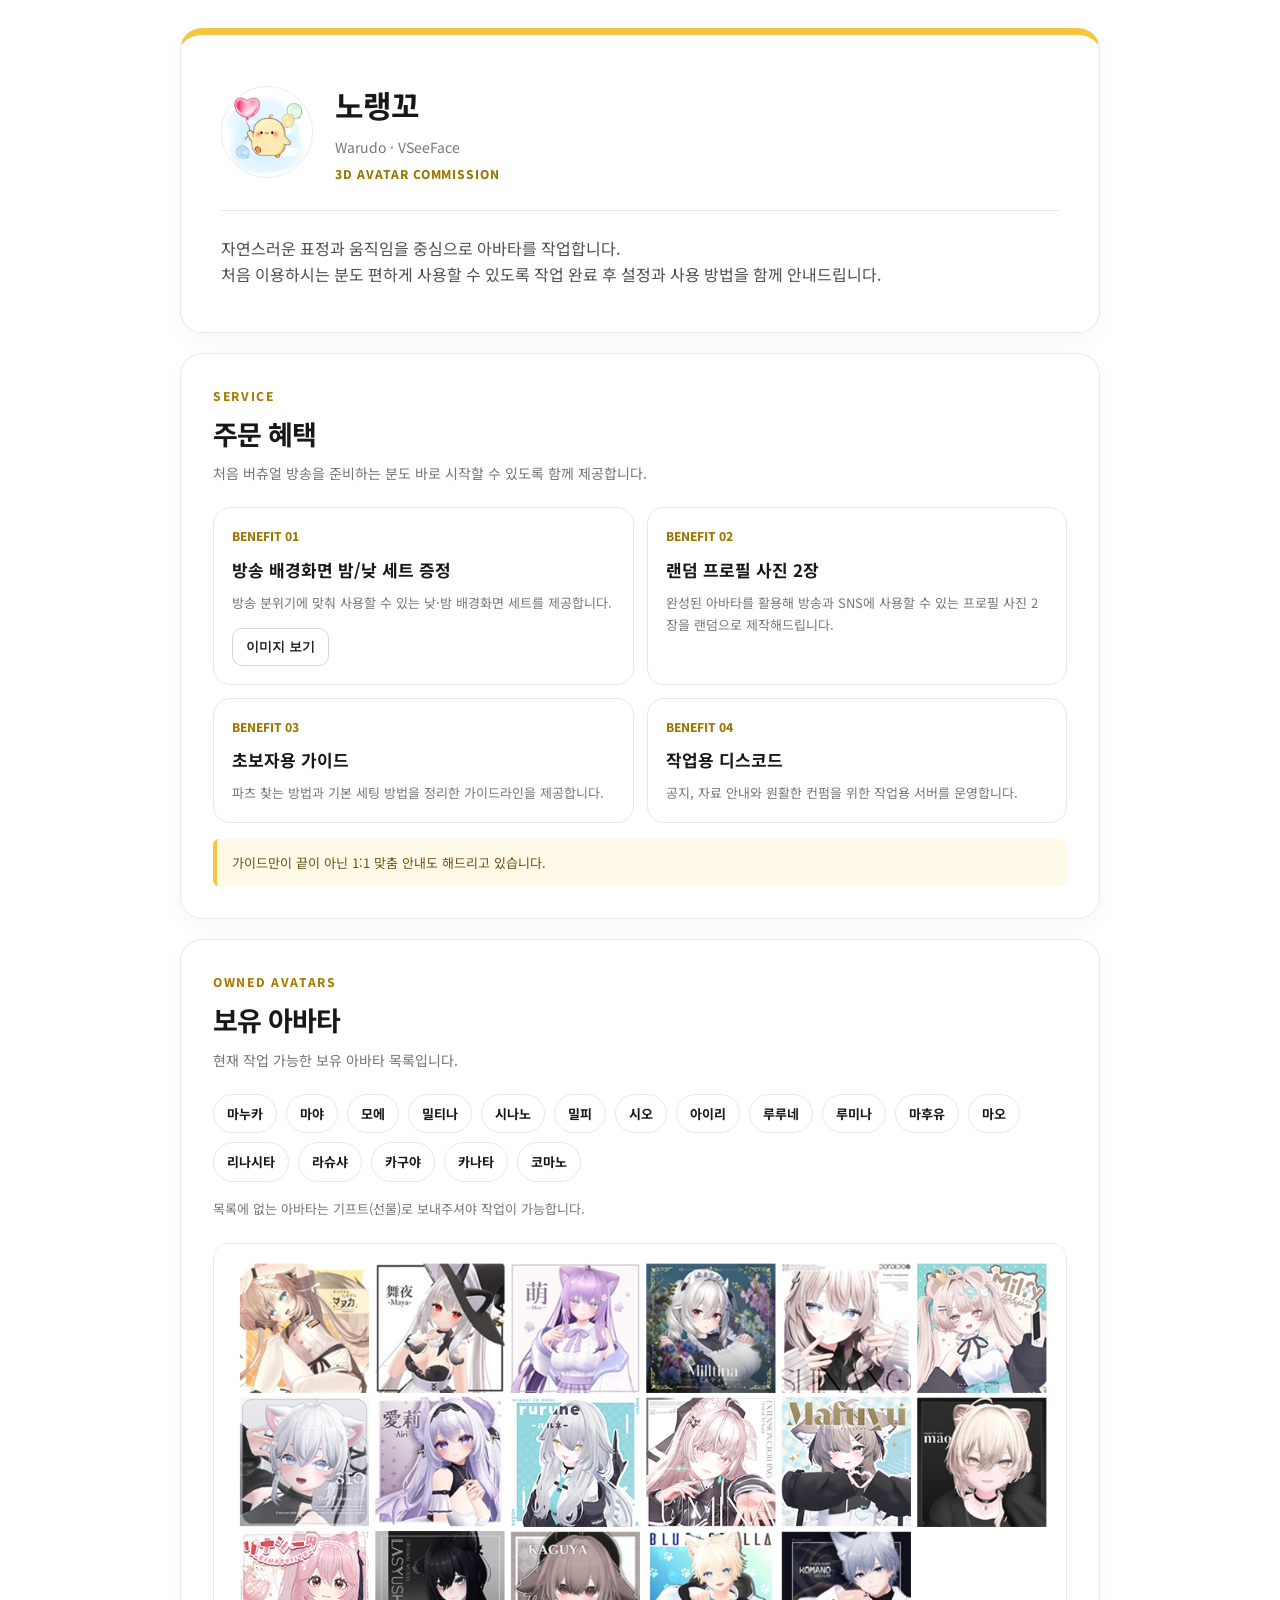
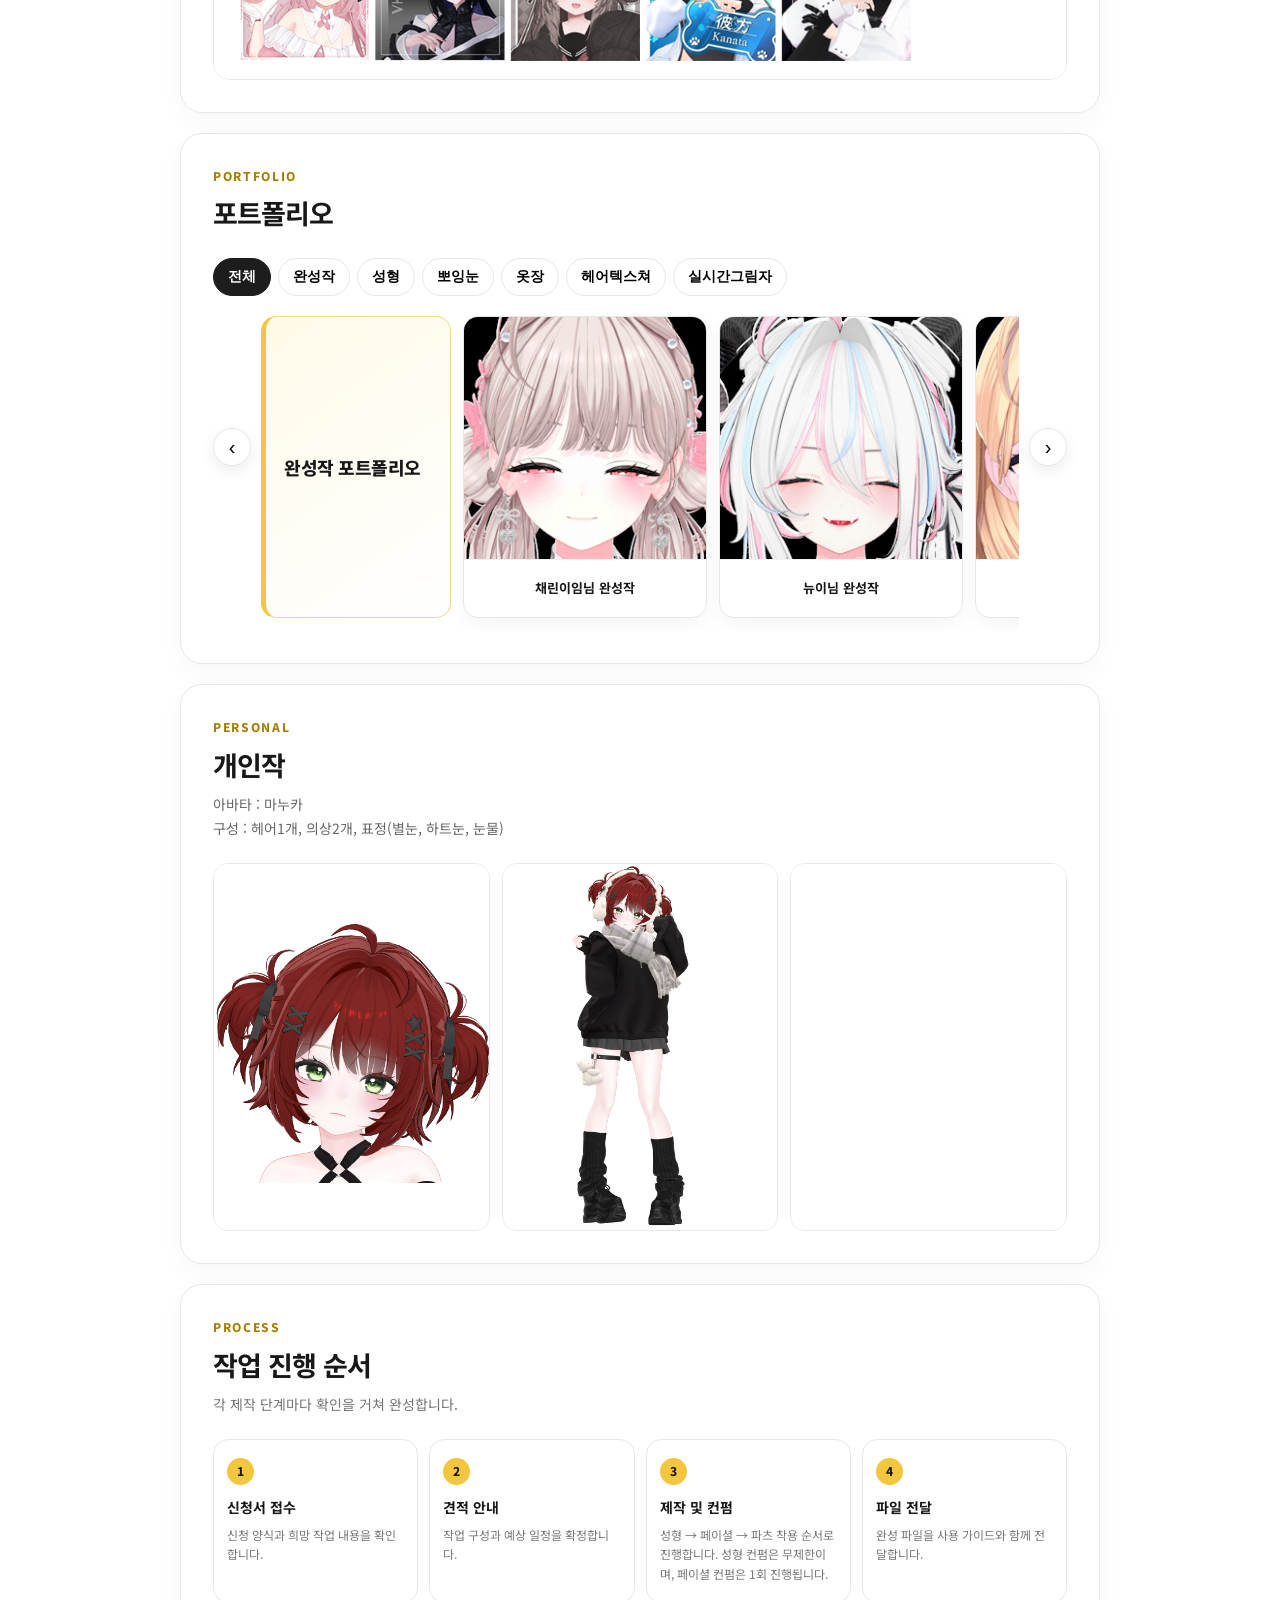
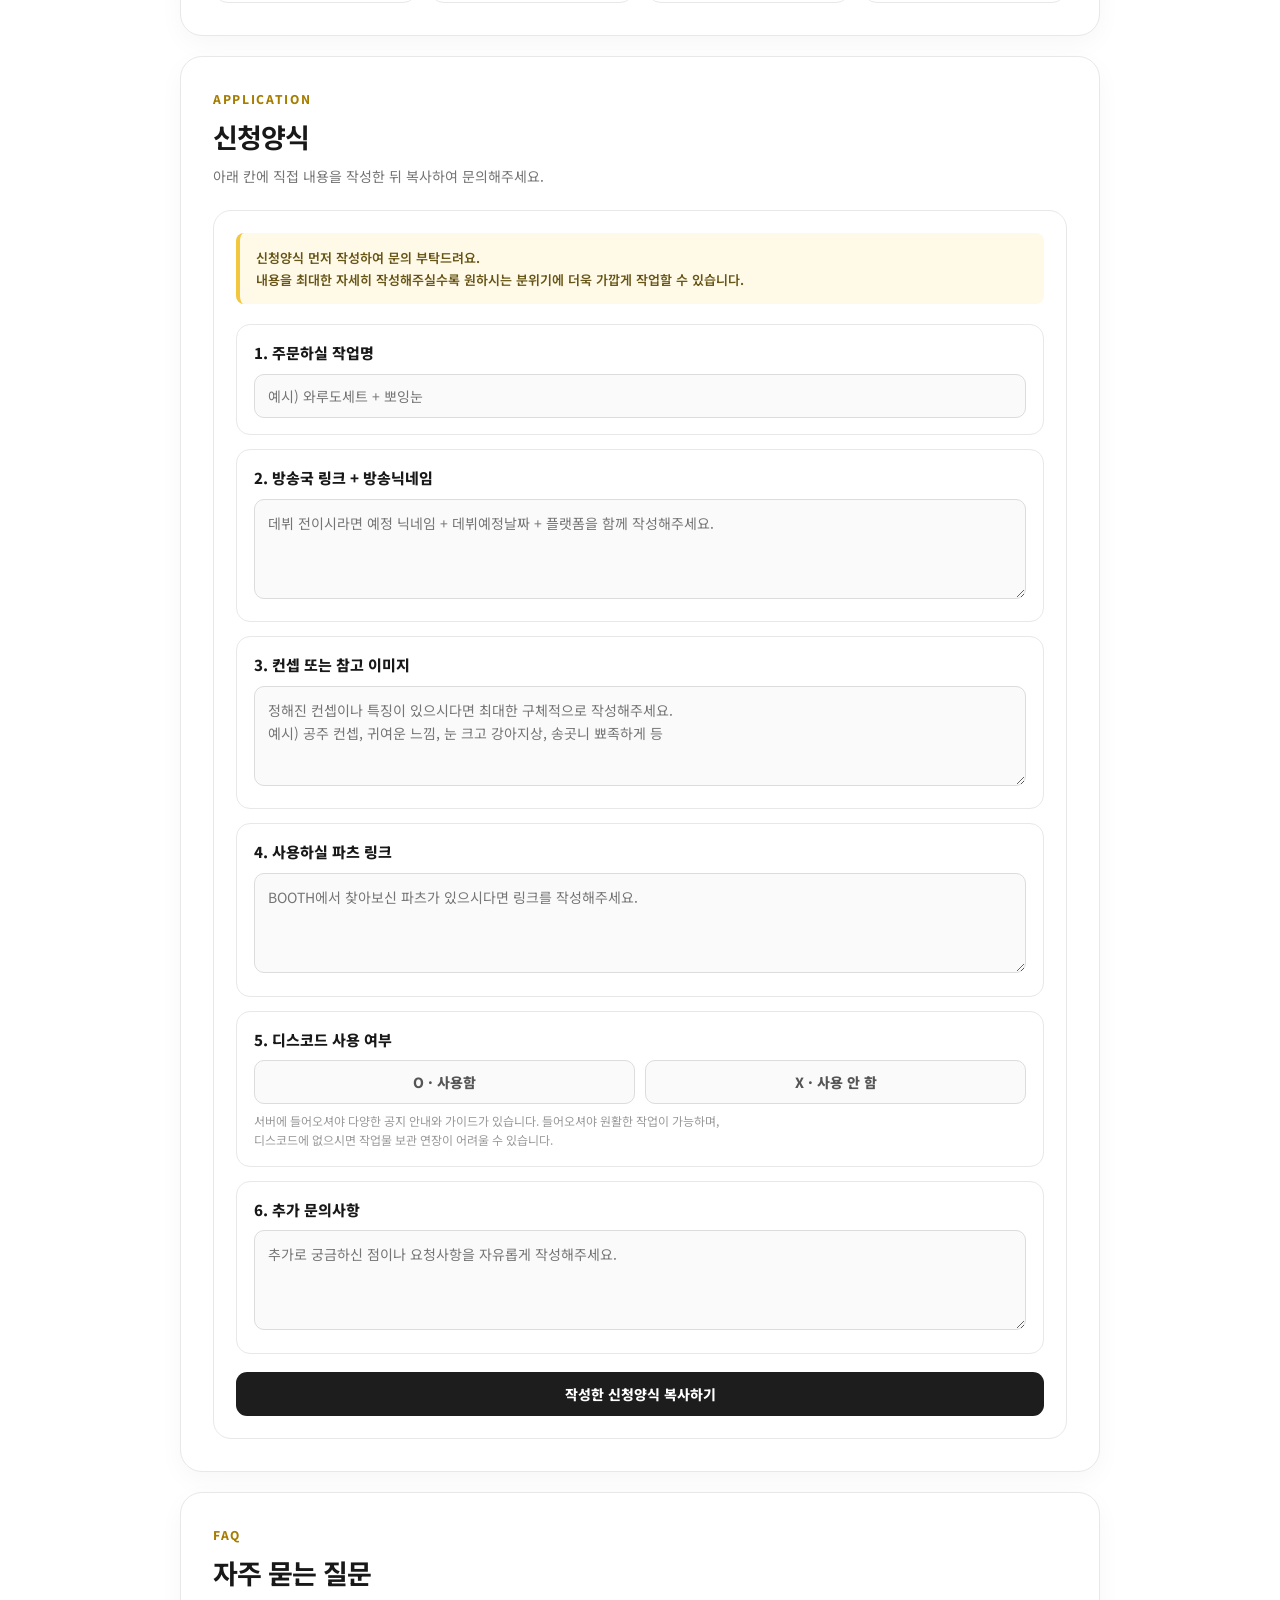
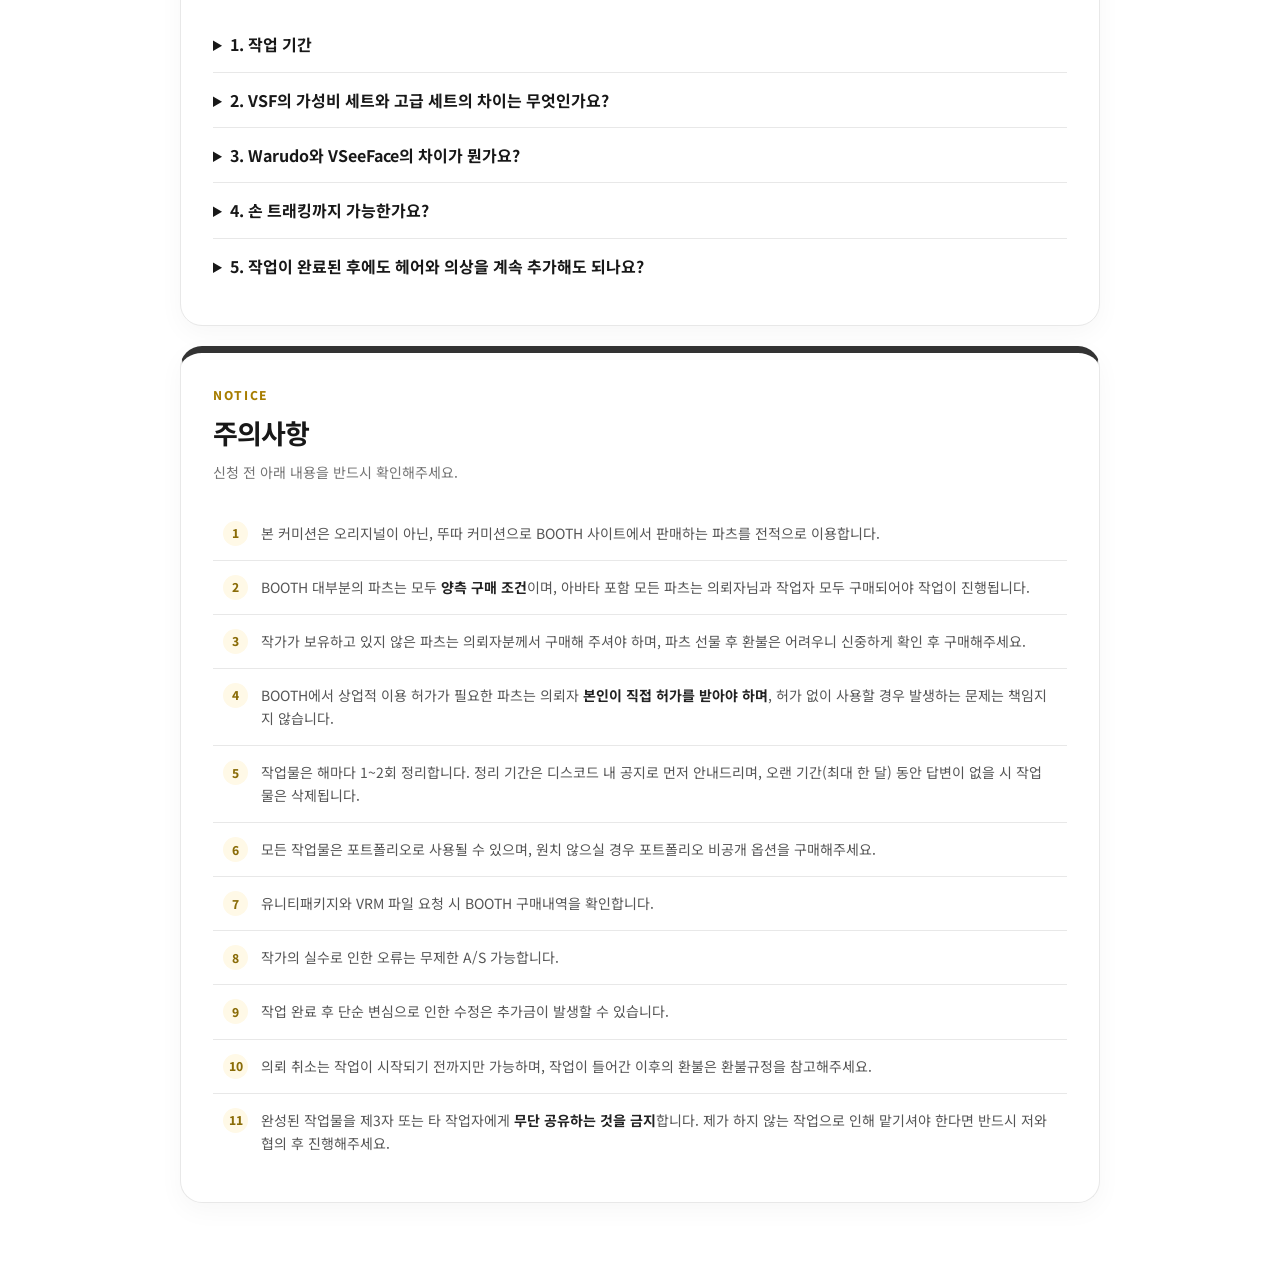
==== commit da125ae3: "Add the Manuka personal works and play portfolio GIFs in the cards." ====
--- a/index.html
+++ b/index.html
@@ -1385,6 +1385,16 @@
 .personal-facial-source{
   display:none!important;
 }
+.personal-grid{display:grid;grid-template-columns:repeat(3,minmax(0,1fr));gap:12px}
+.personal-card{border:1px solid var(--line);border-radius:15px;overflow:hidden;background:#fff}
+.personal-card .thumb{aspect-ratio:3/4;background:#fff;display:flex;align-items:center;justify-content:center}
+.personal-card .thumb img{width:100%;height:100%;object-fit:contain}
+.personal-spec{margin:6px 0 0;color:#666;font-size:14px;line-height:1.7}
+.personal-spec p{margin:0}
+@media(max-width:720px){
+  .personal-grid{grid-template-columns:1fr}
+  .personal-card .thumb{aspect-ratio:3/4;max-height:520px}
+}
 </style>
 <style>
 /* 개인작 페이셜 확대창은 개인작 카드 위치에서 시작 */
@@ -1400,7 +1410,7 @@
 <section class="card profile">
 <div class="profile-top">
 <div class="avatar">
-<img alt="노랭꼬 프로필 이미지" src="assets/images/image-01-7748bfe51467.jpg"/>
+<img alt="노랭꼬 프로필 이미지" src="https://sunnykoko24.github.io/artmug/assets/images/image-01-7748bfe51467.jpg"/>
 </div>
 <div>
 <h1>노랭꼬</h1>
@@ -1475,7 +1485,7 @@
 <div class="owned-avatar-note">목록에 없는 아바타는 기프트(선물)로 보내주셔야 작업이 가능합니다.</div>
 </div>
 <div aria-label="보유 아바타 이미지 목록, 좌우로 밀어서 확인" class="owned-avatar-image-scroll">
-<img alt="보유 아바타 안내 이미지" class="owned-avatar-image" decoding="async" loading="lazy" src="assets/images/image-02-a777c6ae04c2.png"/>
+<img alt="보유 아바타 안내 이미지" class="owned-avatar-image" decoding="async" loading="lazy" src="https://sunnykoko24.github.io/artmug/assets/images/image-02-a777c6ae04c2.png"/>
 </div>
 </div>
 </section>
@@ -1501,190 +1511,211 @@
 <span>완성작 포트폴리오</span>
 </div>
 <article class="work" data-category="complete">
-<div class="thumb zoom-wrap"><img alt="채린이임님" class="zoomable-image" data-lightbox-group="portfolio" decoding="async" loading="lazy" src="assets/images/thumbs/chaerinim.jpg" data-full="https://sunnykoko24.github.io/artmug/assets/gif/chaerinim.gif"/></div>
+<div class="thumb zoom-wrap"><img alt="채린이임님" class="zoomable-image" data-lightbox-group="portfolio" decoding="async" src="https://sunnykoko24.github.io/artmug/assets/gif/chaerinim.gif" data-full="https://sunnykoko24.github.io/artmug/assets/gif/chaerinim.gif"/></div>
 <div class="work-info"><b>채린이임님 완성작</b></div>
 </article>
 <article class="work" data-category="complete">
-<div class="thumb zoom-wrap"><img alt="뉴이님" class="zoomable-image" data-lightbox-group="portfolio" decoding="async" loading="lazy" src="assets/images/thumbs/newy.jpg" data-full="https://sunnykoko24.github.io/artmug/assets/gif/newy.gif"/></div>
+<div class="thumb zoom-wrap"><img alt="뉴이님" class="zoomable-image" data-lightbox-group="portfolio" decoding="async" src="https://sunnykoko24.github.io/artmug/assets/gif/newy.gif" data-full="https://sunnykoko24.github.io/artmug/assets/gif/newy.gif"/></div>
 <div class="work-info"><b>뉴이님 완성작</b></div>
 </article>
 <article class="work" data-category="complete">
-<div class="thumb zoom-wrap"><img alt="주핫님" class="zoomable-image" data-lightbox-group="portfolio" decoding="async" loading="lazy" src="assets/images/thumbs/juhat.jpg" data-full="https://sunnykoko24.github.io/artmug/assets/gif/juhat.gif"/></div>
+<div class="thumb zoom-wrap"><img alt="주핫님" class="zoomable-image" data-lightbox-group="portfolio" decoding="async" src="https://sunnykoko24.github.io/artmug/assets/gif/juhat.gif" data-full="https://sunnykoko24.github.io/artmug/assets/gif/juhat.gif"/></div>
 <div class="work-info"><b>주핫님 완성작</b></div>
 </article>
 <article class="work" data-category="complete">
-<div class="thumb zoom-wrap"><img alt="히요나님" class="zoomable-image" data-lightbox-group="portfolio" decoding="async" loading="lazy" src="assets/images/thumbs/hiyona.jpg" data-full="https://sunnykoko24.github.io/artmug/assets/gif/hiyona.gif"/></div>
+<div class="thumb zoom-wrap"><img alt="히요나님" class="zoomable-image" data-lightbox-group="portfolio" decoding="async" src="https://sunnykoko24.github.io/artmug/assets/gif/hiyona.gif" data-full="https://sunnykoko24.github.io/artmug/assets/gif/hiyona.gif"/></div>
 <div class="work-info"><b>히요나님 완성작</b></div>
 </article>
 <article class="work" data-category="complete">
-<div class="thumb zoom-wrap"><img alt="아루별님" class="zoomable-image" data-lightbox-group="portfolio" decoding="async" loading="lazy" src="assets/images/thumbs/arubyeol.jpg" data-full="https://sunnykoko24.github.io/artmug/assets/gif/arubyeol.gif"/></div>
+<div class="thumb zoom-wrap"><img alt="아루별님" class="zoomable-image" data-lightbox-group="portfolio" decoding="async" src="https://sunnykoko24.github.io/artmug/assets/gif/arubyeol.gif" data-full="https://sunnykoko24.github.io/artmug/assets/gif/arubyeol.gif"/></div>
 <div class="work-info"><b>아루별님 완성작</b></div>
 </article>
 <article class="work" data-category="complete">
-<div class="thumb zoom-wrap"><img alt="백나모님" class="zoomable-image" data-lightbox-group="portfolio" decoding="async" loading="lazy" src="assets/images/thumbs/17822242620.jpg" data-full="https://artmugfile6.mycafe24.com/image/up_img/detail/4/goods_49397/17822242620.gif"/></div>
+<div class="thumb zoom-wrap"><img alt="백나모님" class="zoomable-image" data-lightbox-group="portfolio" decoding="async" src="https://artmugfile6.mycafe24.com/image/up_img/detail/4/goods_49397/17822242620.gif" data-full="https://artmugfile6.mycafe24.com/image/up_img/detail/4/goods_49397/17822242620.gif"/></div>
 <div class="work-info"><b>백나모님 완성작</b></div>
 </article>
 <article class="work" data-category="complete">
-<div class="thumb zoom-wrap"><img alt="미티어님" class="zoomable-image" data-lightbox-group="portfolio" decoding="async" loading="lazy" src="assets/images/thumbs/17782616240.jpg" data-full="https://artmugfile6.mycafe24.com/image/up_img/detail/4/goods_49397/17782616240.gif"/></div>
+<div class="thumb zoom-wrap"><img alt="미티어님" class="zoomable-image" data-lightbox-group="portfolio" decoding="async" src="https://artmugfile6.mycafe24.com/image/up_img/detail/4/goods_49397/17782616240.gif" data-full="https://artmugfile6.mycafe24.com/image/up_img/detail/4/goods_49397/17782616240.gif"/></div>
 <div class="work-info"><b>미티어님 완성작</b></div>
 </article>
 <article class="work" data-category="complete">
-<div class="thumb zoom-wrap"><img alt="채령님" class="zoomable-image" data-lightbox-group="portfolio" decoding="async" loading="lazy" src="assets/images/thumbs/17782614230.jpg" data-full="https://artmugfile6.mycafe24.com/image/up_img/detail/4/goods_49397/17782614230.gif"/></div>
+<div class="thumb zoom-wrap"><img alt="채령님" class="zoomable-image" data-lightbox-group="portfolio" decoding="async" src="https://artmugfile6.mycafe24.com/image/up_img/detail/4/goods_49397/17782614230.gif" data-full="https://artmugfile6.mycafe24.com/image/up_img/detail/4/goods_49397/17782614230.gif"/></div>
 <div class="work-info"><b>채령님 완성작</b></div>
 </article>
 <article class="work" data-category="complete">
-<div class="thumb zoom-wrap"><img alt="오잉님" class="zoomable-image" data-lightbox-group="portfolio" decoding="async" loading="lazy" src="assets/images/thumbs/17782612961.jpg" data-full="https://artmugfile6.mycafe24.com/image/up_img/detail/4/goods_49397/17782612961.gif"/></div>
+<div class="thumb zoom-wrap"><img alt="오잉님" class="zoomable-image" data-lightbox-group="portfolio" decoding="async" src="https://artmugfile6.mycafe24.com/image/up_img/detail/4/goods_49397/17782612961.gif" data-full="https://artmugfile6.mycafe24.com/image/up_img/detail/4/goods_49397/17782612961.gif"/></div>
 <div class="work-info"><b>오잉님 완성작</b></div>
 </article>
 <article class="work" data-category="complete">
-<div class="thumb zoom-wrap"><img alt="김뭉글님" class="zoomable-image" data-lightbox-group="portfolio" decoding="async" loading="lazy" src="assets/images/thumbs/17782612960.jpg" data-full="https://artmugfile6.mycafe24.com/image/up_img/detail/4/goods_49397/17782612960.gif"/></div>
+<div class="thumb zoom-wrap"><img alt="김뭉글님" class="zoomable-image" data-lightbox-group="portfolio" decoding="async" src="https://artmugfile6.mycafe24.com/image/up_img/detail/4/goods_49397/17782612960.gif" data-full="https://artmugfile6.mycafe24.com/image/up_img/detail/4/goods_49397/17782612960.gif"/></div>
 <div class="work-info"><b>김뭉글님 완성작</b></div>
 </article>
 <article class="work" data-category="complete">
-<div class="thumb zoom-wrap"><img alt="시로츠네한야님" class="zoomable-image" data-lightbox-group="portfolio" decoding="async" loading="lazy" src="assets/images/thumbs/17782573630.jpg" data-full="https://artmugfile6.mycafe24.com/image/up_img/detail/4/goods_49397/17782573630.gif"/></div>
+<div class="thumb zoom-wrap"><img alt="시로츠네한야님" class="zoomable-image" data-lightbox-group="portfolio" decoding="async" src="https://artmugfile6.mycafe24.com/image/up_img/detail/4/goods_49397/17782573630.gif" data-full="https://artmugfile6.mycafe24.com/image/up_img/detail/4/goods_49397/17782573630.gif"/></div>
 <div class="work-info"><b>시로츠네한야님 완성작</b></div>
 </article>
 <article class="work" data-category="complete">
-<div class="thumb zoom-wrap"><img alt="설레지히님" class="zoomable-image" data-lightbox-group="portfolio" decoding="async" loading="lazy" src="assets/images/thumbs/17782573680.jpg" data-full="https://artmugfile6.mycafe24.com/image/up_img/detail/4/goods_49397/17782573680.gif"/></div>
+<div class="thumb zoom-wrap"><img alt="설레지히님" class="zoomable-image" data-lightbox-group="portfolio" decoding="async" src="https://artmugfile6.mycafe24.com/image/up_img/detail/4/goods_49397/17782573680.gif" data-full="https://artmugfile6.mycafe24.com/image/up_img/detail/4/goods_49397/17782573680.gif"/></div>
 <div class="work-info"><b>설레지히님 완성작</b></div>
 </article>
 <article class="work" data-category="complete">
-<div class="thumb zoom-wrap"><img alt="비코님" class="zoomable-image" data-lightbox-group="portfolio" decoding="async" loading="lazy" src="assets/images/thumbs/17782573270.jpg" data-full="https://artmugfile6.mycafe24.com/image/up_img/detail/4/goods_49397/17782573270.gif"/></div>
+<div class="thumb zoom-wrap"><img alt="비코님" class="zoomable-image" data-lightbox-group="portfolio" decoding="async" src="https://artmugfile6.mycafe24.com/image/up_img/detail/4/goods_49397/17782573270.gif" data-full="https://artmugfile6.mycafe24.com/image/up_img/detail/4/goods_49397/17782573270.gif"/></div>
 <div class="work-info"><b>비코님 완성작</b></div>
 </article>
 <article class="work" data-category="complete">
-<div class="thumb zoom-wrap"><img alt="유비님" class="zoomable-image" data-lightbox-group="portfolio" decoding="async" loading="lazy" src="assets/images/thumbs/17782570790.jpg" data-full="https://artmugfile6.mycafe24.com/image/up_img/detail/4/goods_49397/17782570790.gif"/></div>
+<div class="thumb zoom-wrap"><img alt="유비님" class="zoomable-image" data-lightbox-group="portfolio" decoding="async" src="https://artmugfile6.mycafe24.com/image/up_img/detail/4/goods_49397/17782570790.gif" data-full="https://artmugfile6.mycafe24.com/image/up_img/detail/4/goods_49397/17782570790.gif"/></div>
 <div class="work-info"><b>유비님 완성작</b></div>
 </article>
 <article class="work" data-category="complete">
-<div class="thumb zoom-wrap"><img alt="유메님" class="zoomable-image" data-lightbox-group="portfolio" decoding="async" loading="lazy" src="assets/images/thumbs/17782570580.jpg" data-full="https://artmugfile6.mycafe24.com/image/up_img/detail/4/goods_49397/17782570580.gif"/></div>
+<div class="thumb zoom-wrap"><img alt="유메님" class="zoomable-image" data-lightbox-group="portfolio" decoding="async" src="https://artmugfile6.mycafe24.com/image/up_img/detail/4/goods_49397/17782570580.gif" data-full="https://artmugfile6.mycafe24.com/image/up_img/detail/4/goods_49397/17782570580.gif"/></div>
 <div class="work-info"><b>유메님 완성작</b></div>
 </article>
 <article class="work" data-category="complete">
-<div class="thumb zoom-wrap"><img alt="말금님" class="zoomable-image" data-lightbox-group="portfolio" decoding="async" loading="lazy" src="assets/images/thumbs/17782570420.jpg" data-full="https://artmugfile6.mycafe24.com/image/up_img/detail/4/goods_49397/17782570420.gif"/></div>
+<div class="thumb zoom-wrap"><img alt="말금님" class="zoomable-image" data-lightbox-group="portfolio" decoding="async" src="https://artmugfile6.mycafe24.com/image/up_img/detail/4/goods_49397/17782570420.gif" data-full="https://artmugfile6.mycafe24.com/image/up_img/detail/4/goods_49397/17782570420.gif"/></div>
 <div class="work-info"><b>말금님 완성작</b></div>
 </article>
 <article class="work" data-category="complete">
-<div class="thumb zoom-wrap"><img alt="모쿠나님" class="zoomable-image" data-lightbox-group="portfolio" decoding="async" loading="lazy" src="assets/images/thumbs/17782612371.jpg" data-full="https://artmugfile6.mycafe24.com/image/up_img/detail/4/goods_49397/17782612371.gif"/></div>
+<div class="thumb zoom-wrap"><img alt="모쿠나님" class="zoomable-image" data-lightbox-group="portfolio" decoding="async" src="https://artmugfile6.mycafe24.com/image/up_img/detail/4/goods_49397/17782612371.gif" data-full="https://artmugfile6.mycafe24.com/image/up_img/detail/4/goods_49397/17782612371.gif"/></div>
 <div class="work-info"><b>모쿠나님 완성작</b></div>
 </article>
 <article class="work" data-category="complete">
-<div class="thumb zoom-wrap"><img alt="묘몽님" class="zoomable-image" data-lightbox-group="portfolio" decoding="async" loading="lazy" src="assets/images/thumbs/17782612370.jpg" data-full="https://artmugfile6.mycafe24.com/image/up_img/detail/4/goods_49397/17782612370.gif"/></div>
+<div class="thumb zoom-wrap"><img alt="묘몽님" class="zoomable-image" data-lightbox-group="portfolio" decoding="async" src="https://artmugfile6.mycafe24.com/image/up_img/detail/4/goods_49397/17782612370.gif" data-full="https://artmugfile6.mycafe24.com/image/up_img/detail/4/goods_49397/17782612370.gif"/></div>
 <div class="work-info"><b>묘몽님 완성작</b></div>
 </article>
 <article class="work" data-category="complete">
-<div class="thumb zoom-wrap"><img alt="미떼님" class="zoomable-image" data-lightbox-group="portfolio" decoding="async" loading="lazy" src="assets/images/thumbs/17782613700.jpg" data-full="https://artmugfile6.mycafe24.com/image/up_img/detail/4/goods_49397/17782613700.gif"/></div>
+<div class="thumb zoom-wrap"><img alt="미떼님" class="zoomable-image" data-lightbox-group="portfolio" decoding="async" src="https://artmugfile6.mycafe24.com/image/up_img/detail/4/goods_49397/17782613700.gif" data-full="https://artmugfile6.mycafe24.com/image/up_img/detail/4/goods_49397/17782613700.gif"/></div>
 <div class="work-info"><b>미떼님 완성작</b></div>
 </article>
 <article class="work" data-category="complete">
-<div class="thumb zoom-wrap"><img alt="차차삐님" class="zoomable-image" data-lightbox-group="portfolio" decoding="async" loading="lazy" src="assets/images/thumbs/17782613701.jpg" data-full="https://artmugfile6.mycafe24.com/image/up_img/detail/4/goods_49397/17782613701.gif"/></div>
+<div class="thumb zoom-wrap"><img alt="차차삐님" class="zoomable-image" data-lightbox-group="portfolio" decoding="async" src="https://artmugfile6.mycafe24.com/image/up_img/detail/4/goods_49397/17782613701.gif" data-full="https://artmugfile6.mycafe24.com/image/up_img/detail/4/goods_49397/17782613701.gif"/></div>
 <div class="work-info"><b>차차삐님 완성작</b></div>
 </article>
 <article class="work" data-category="complete">
-<div class="thumb zoom-wrap"><img alt="끼토님" class="zoomable-image" data-lightbox-group="portfolio" decoding="async" loading="lazy" src="assets/images/thumbs/17782570310.jpg" data-full="https://artmugfile6.mycafe24.com/image/up_img/detail/4/goods_49397/17782570310.gif"/></div>
+<div class="thumb zoom-wrap"><img alt="끼토님" class="zoomable-image" data-lightbox-group="portfolio" decoding="async" src="https://artmugfile6.mycafe24.com/image/up_img/detail/4/goods_49397/17782570310.gif" data-full="https://artmugfile6.mycafe24.com/image/up_img/detail/4/goods_49397/17782570310.gif"/></div>
 <div class="work-info"><b>끼토님 완성작</b></div>
 </article>
 <article class="work" data-category="complete">
-<div class="thumb zoom-wrap"><img alt="보리미님" class="zoomable-image" data-lightbox-group="portfolio" decoding="async" loading="lazy" src="assets/images/thumbs/17782570190.jpg" data-full="https://artmugfile6.mycafe24.com/image/up_img/detail/4/goods_49397/17782570190.gif"/></div>
+<div class="thumb zoom-wrap"><img alt="보리미님" class="zoomable-image" data-lightbox-group="portfolio" decoding="async" src="https://artmugfile6.mycafe24.com/image/up_img/detail/4/goods_49397/17782570190.gif" data-full="https://artmugfile6.mycafe24.com/image/up_img/detail/4/goods_49397/17782570190.gif"/></div>
 <div class="work-info"><b>보리미님 완성작</b></div>
 </article>
 <article class="work" data-category="complete">
-<div class="thumb zoom-wrap"><img alt="김기그님" class="zoomable-image" data-lightbox-group="portfolio" decoding="async" loading="lazy" src="assets/images/thumbs/17782568690.jpg" data-full="https://artmugfile6.mycafe24.com/image/up_img/detail/4/goods_49397/17782568690.gif"/></div>
+<div class="thumb zoom-wrap"><img alt="김기그님" class="zoomable-image" data-lightbox-group="portfolio" decoding="async" src="https://artmugfile6.mycafe24.com/image/up_img/detail/4/goods_49397/17782568690.gif" data-full="https://artmugfile6.mycafe24.com/image/up_img/detail/4/goods_49397/17782568690.gif"/></div>
 <div class="work-info"><b>김기그님 완성작</b></div>
 </article>
 <article class="work" data-category="complete">
-<div class="thumb zoom-wrap"><img alt="아가aga님" class="zoomable-image" data-lightbox-group="portfolio" decoding="async" loading="lazy" src="assets/images/thumbs/17782569990.jpg" data-full="https://artmugfile6.mycafe24.com/image/up_img/detail/4/goods_49397/17782569990.gif"/></div>
+<div class="thumb zoom-wrap"><img alt="아가aga님" class="zoomable-image" data-lightbox-group="portfolio" decoding="async" src="https://artmugfile6.mycafe24.com/image/up_img/detail/4/goods_49397/17782569990.gif" data-full="https://artmugfile6.mycafe24.com/image/up_img/detail/4/goods_49397/17782569990.gif"/></div>
 <div class="work-info"><b>아가aga님 완성작</b></div>
 </article>
 <article class="work" data-category="complete">
-<div class="thumb zoom-wrap"><img alt="벨라님" class="zoomable-image" data-lightbox-group="portfolio" decoding="async" loading="lazy" src="assets/images/thumbs/17782578170.jpg" data-full="https://artmugfile6.mycafe24.com/image/up_img/detail/4/goods_49397/17782578170.gif"/></div>
+<div class="thumb zoom-wrap"><img alt="벨라님" class="zoomable-image" data-lightbox-group="portfolio" decoding="async" src="https://artmugfile6.mycafe24.com/image/up_img/detail/4/goods_49397/17782578170.gif" data-full="https://artmugfile6.mycafe24.com/image/up_img/detail/4/goods_49397/17782578170.gif"/></div>
 <div class="work-info"><b>벨라님 완성작</b></div>
 </article>
 <article class="work" data-category="complete">
-<div class="thumb zoom-wrap"><img alt="차나임당님" class="zoomable-image" data-lightbox-group="portfolio" decoding="async" loading="lazy" src="assets/images/thumbs/17782566230.jpg" data-full="https://artmugfile6.mycafe24.com/image/up_img/detail/4/goods_49397/17782566230.gif"/></div>
+<div class="thumb zoom-wrap"><img alt="차나임당님" class="zoomable-image" data-lightbox-group="portfolio" decoding="async" src="https://artmugfile6.mycafe24.com/image/up_img/detail/4/goods_49397/17782566230.gif" data-full="https://artmugfile6.mycafe24.com/image/up_img/detail/4/goods_49397/17782566230.gif"/></div>
 <div class="work-info"><b>차나임당님 완성작</b></div>
 </article>
 <div class="portfolio-divider" data-divider="shape">
 <span>성형 포트폴리오</span>
 </div>
 <article class="work shape-work" data-category="shape">
-<div class="thumb zoom-wrap"><img alt="백나모님 성형 포트폴리오" class="zoomable-image" data-lightbox-group="portfolio" decoding="async" loading="lazy" src="assets/images/thumbs/image-03-9e1aff514eab.jpg" data-full="assets/images/image-03-9e1aff514eab.png"/></div>
+<div class="thumb zoom-wrap"><img alt="백나모님 성형 포트폴리오" class="zoomable-image" data-lightbox-group="portfolio" decoding="async" src="https://sunnykoko24.github.io/artmug/assets/images/thumbs/image-03-9e1aff514eab.jpg" data-full="https://sunnykoko24.github.io/artmug/assets/images/image-03-9e1aff514eab.png"/></div>
 <div class="work-info"><b>백나모님 성형</b></div>
 </article>
 <article class="work shape-work" data-category="shape">
-<div class="thumb zoom-wrap"><img alt="이유채님 성형 포트폴리오" class="zoomable-image" data-lightbox-group="portfolio" decoding="async" loading="lazy" src="assets/images/thumbs/image-04-3f0f37232987.jpg" data-full="assets/images/image-04-3f0f37232987.png"/></div>
+<div class="thumb zoom-wrap"><img alt="이유채님 성형 포트폴리오" class="zoomable-image" data-lightbox-group="portfolio" decoding="async" src="https://sunnykoko24.github.io/artmug/assets/images/thumbs/image-04-3f0f37232987.jpg" data-full="https://sunnykoko24.github.io/artmug/assets/images/image-04-3f0f37232987.png"/></div>
 <div class="work-info"><b>이유채님 성형</b></div>
 </article>
 <article class="work shape-work" data-category="shape">
-<div class="thumb zoom-wrap"><img alt="김숭이님 성형 포트폴리오" class="zoomable-image" data-lightbox-group="portfolio" decoding="async" loading="lazy" src="assets/images/thumbs/image-05-24a6be618e20.jpg" data-full="assets/images/image-05-24a6be618e20.png"/></div>
+<div class="thumb zoom-wrap"><img alt="김숭이님 성형 포트폴리오" class="zoomable-image" data-lightbox-group="portfolio" decoding="async" src="https://sunnykoko24.github.io/artmug/assets/images/thumbs/image-05-24a6be618e20.jpg" data-full="https://sunnykoko24.github.io/artmug/assets/images/image-05-24a6be618e20.png"/></div>
 <div class="work-info"><b>김숭이님 성형</b></div>
 </article>
 <article class="work shape-work" data-category="shape">
-<div class="thumb zoom-wrap"><img alt="로지로지님 성형 포트폴리오" class="zoomable-image" data-lightbox-group="portfolio" decoding="async" loading="lazy" src="assets/images/thumbs/image-06-bb58e6838aa4.jpg" data-full="assets/images/image-06-bb58e6838aa4.png"/></div>
+<div class="thumb zoom-wrap"><img alt="로지로지님 성형 포트폴리오" class="zoomable-image" data-lightbox-group="portfolio" decoding="async" src="https://sunnykoko24.github.io/artmug/assets/images/thumbs/image-06-bb58e6838aa4.jpg" data-full="https://sunnykoko24.github.io/artmug/assets/images/image-06-bb58e6838aa4.png"/></div>
 <div class="work-info"><b>로지로지님 성형</b></div>
 </article>
 <article class="work shape-work" data-category="shape">
-<div class="thumb zoom-wrap"><img alt="설레지히님 성형 포트폴리오" class="zoomable-image" data-lightbox-group="portfolio" decoding="async" loading="lazy" src="assets/images/thumbs/image-07-2595155f9027.jpg" data-full="assets/images/image-07-2595155f9027.png"/></div>
+<div class="thumb zoom-wrap"><img alt="설레지히님 성형 포트폴리오" class="zoomable-image" data-lightbox-group="portfolio" decoding="async" src="https://sunnykoko24.github.io/artmug/assets/images/thumbs/image-07-2595155f9027.jpg" data-full="https://sunnykoko24.github.io/artmug/assets/images/image-07-2595155f9027.png"/></div>
 <div class="work-info"><b>설레지히님 성형</b></div>
 </article>
 <article class="work shape-work" data-category="shape">
-<div class="thumb zoom-wrap"><img alt="두부당님 성형 포트폴리오" class="zoomable-image" data-lightbox-group="portfolio" decoding="async" loading="lazy" src="assets/images/thumbs/image-08-9dd0088bc217.jpg" data-full="assets/images/image-08-9dd0088bc217.png"/></div>
+<div class="thumb zoom-wrap"><img alt="두부당님 성형 포트폴리오" class="zoomable-image" data-lightbox-group="portfolio" decoding="async" src="https://sunnykoko24.github.io/artmug/assets/images/thumbs/image-08-9dd0088bc217.jpg" data-full="https://sunnykoko24.github.io/artmug/assets/images/image-08-9dd0088bc217.png"/></div>
 <div class="work-info"><b>두부당님 성형</b></div>
 </article>
 <article class="work shape-work" data-category="shape">
-<div class="thumb zoom-wrap"><img alt="유비님 성형 포트폴리오" class="zoomable-image" data-lightbox-group="portfolio" decoding="async" loading="lazy" src="assets/images/thumbs/image-09-de99304061c3.jpg" data-full="assets/images/image-09-de99304061c3.png"/></div>
+<div class="thumb zoom-wrap"><img alt="유비님 성형 포트폴리오" class="zoomable-image" data-lightbox-group="portfolio" decoding="async" src="https://sunnykoko24.github.io/artmug/assets/images/thumbs/image-09-de99304061c3.jpg" data-full="https://sunnykoko24.github.io/artmug/assets/images/image-09-de99304061c3.png"/></div>
 <div class="work-info"><b>유비님 성형</b></div>
 </article>
 <article class="work shape-work" data-category="shape">
-<div class="thumb zoom-wrap"><img alt="짱새둥님 성형 포트폴리오" class="zoomable-image" data-lightbox-group="portfolio" decoding="async" loading="lazy" src="assets/images/thumbs/image-10-85d3c1f61d37.jpg" data-full="assets/images/image-10-85d3c1f61d37.png"/></div>
+<div class="thumb zoom-wrap"><img alt="짱새둥님 성형 포트폴리오" class="zoomable-image" data-lightbox-group="portfolio" decoding="async" src="https://sunnykoko24.github.io/artmug/assets/images/thumbs/image-10-85d3c1f61d37.jpg" data-full="https://sunnykoko24.github.io/artmug/assets/images/image-10-85d3c1f61d37.png"/></div>
 <div class="work-info"><b>짱새둥님 성형</b></div>
 </article>
 <article class="work shape-work" data-category="shape">
-<div class="thumb zoom-wrap"><img alt="흐룬님 성형 포트폴리오" class="zoomable-image" data-lightbox-group="portfolio" decoding="async" loading="lazy" src="assets/images/thumbs/image-11-baddfeba5c5c.jpg" data-full="assets/images/image-11-baddfeba5c5c.png"/></div>
+<div class="thumb zoom-wrap"><img alt="흐룬님 성형 포트폴리오" class="zoomable-image" data-lightbox-group="portfolio" decoding="async" src="https://sunnykoko24.github.io/artmug/assets/images/thumbs/image-11-baddfeba5c5c.jpg" data-full="https://sunnykoko24.github.io/artmug/assets/images/image-11-baddfeba5c5c.png"/></div>
 <div class="work-info"><b>흐룬님 성형</b></div>
 </article>
 <article class="work shape-work" data-category="shape">
-<div class="thumb zoom-wrap"><img alt="귤너굴님 성형 포트폴리오" class="zoomable-image" data-lightbox-group="portfolio" decoding="async" loading="lazy" src="assets/images/thumbs/image-12-756c843a8b89.jpg" data-full="assets/images/image-12-756c843a8b89.png"/></div>
+<div class="thumb zoom-wrap"><img alt="귤너굴님 성형 포트폴리오" class="zoomable-image" data-lightbox-group="portfolio" decoding="async" src="https://sunnykoko24.github.io/artmug/assets/images/thumbs/image-12-756c843a8b89.jpg" data-full="https://sunnykoko24.github.io/artmug/assets/images/image-12-756c843a8b89.png"/></div>
 <div class="work-info"><b>귤너굴님 성형</b></div>
 </article>
 <article class="work shape-work" data-category="shape">
-<div class="thumb zoom-wrap"><img alt="냥시기님 성형 포트폴리오" class="zoomable-image" data-lightbox-group="portfolio" decoding="async" loading="lazy" src="assets/images/thumbs/image-13-dc0242882d63.jpg" data-full="assets/images/image-13-dc0242882d63.png"/></div>
+<div class="thumb zoom-wrap"><img alt="냥시기님 성형 포트폴리오" class="zoomable-image" data-lightbox-group="portfolio" decoding="async" src="https://sunnykoko24.github.io/artmug/assets/images/thumbs/image-13-dc0242882d63.jpg" data-full="https://sunnykoko24.github.io/artmug/assets/images/image-13-dc0242882d63.png"/></div>
 <div class="work-info"><b>냥시기님 성형</b></div>
 </article>
 <div class="portfolio-divider" data-divider="boing">
 <span>뽀잉눈 포트폴리오</span>
 </div>
 <article class="work" data-category="boing">
-<div class="thumb zoom-wrap"><img alt="뽀잉눈 예시" class="zoomable-image" data-lightbox-group="portfolio" decoding="async" loading="lazy" src="assets/images/thumbs/17609461070.jpg" data-full="https://artmugfile6.mycafe24.com/image/up_img/detail/4/goods_49397/17609461070.gif"/></div>
+<div class="thumb zoom-wrap"><img alt="뽀잉눈 예시" class="zoomable-image" data-lightbox-group="portfolio" decoding="async" src="https://artmugfile6.mycafe24.com/image/up_img/detail/4/goods_49397/17609461070.gif" data-full="https://artmugfile6.mycafe24.com/image/up_img/detail/4/goods_49397/17609461070.gif"/></div>
 <div class="work-info"><b>뽀잉눈 예시</b></div>
 </article>
 <div class="portfolio-divider" data-divider="wardrobe">
 <span>옷장 포트폴리오</span>
 </div>
 <article class="work" data-category="wardrobe">
-<div class="thumb zoom-wrap"><img alt="옷장 예시" class="zoomable-image" data-lightbox-group="portfolio" decoding="async" loading="lazy" src="assets/images/thumbs/17609462340.jpg" data-full="https://artmugfile6.mycafe24.com/image/up_img/detail/4/goods_49397/17609462340.gif"/></div>
+<div class="thumb zoom-wrap"><img alt="옷장 예시" class="zoomable-image" data-lightbox-group="portfolio" decoding="async" src="https://artmugfile6.mycafe24.com/image/up_img/detail/4/goods_49397/17609462340.gif" data-full="https://artmugfile6.mycafe24.com/image/up_img/detail/4/goods_49397/17609462340.gif"/></div>
 <div class="work-info"><b>옷장 예시</b></div>
 </article>
 <div class="portfolio-divider" data-divider="hair">
 <span>헤어텍스처 포트폴리오</span>
 </div>
 <article class="work" data-category="hair">
-<div class="thumb zoom-wrap"><img alt="헤어 텍스쳐" class="zoomable-image" data-lightbox-group="portfolio" decoding="async" loading="lazy" src="assets/images/thumbs/image-19-62df87acd45b.jpg" data-full="assets/images/image-19-62df87acd45b.png"/></div>
+<div class="thumb zoom-wrap"><img alt="헤어 텍스쳐" class="zoomable-image" data-lightbox-group="portfolio" decoding="async" src="https://sunnykoko24.github.io/artmug/assets/images/thumbs/image-19-62df87acd45b.jpg" data-full="https://sunnykoko24.github.io/artmug/assets/images/image-19-62df87acd45b.png"/></div>
 <div class="work-info"><b>헤어 텍스쳐</b></div>
 </article>
 <article class="work" data-category="hair">
-<div class="thumb zoom-wrap"><img alt="브릿지" class="zoomable-image" data-lightbox-group="portfolio" decoding="async" loading="lazy" src="assets/images/thumbs/image-20-3c69575adbd4.jpg" data-full="assets/images/image-20-3c69575adbd4.png"/></div>
+<div class="thumb zoom-wrap"><img alt="브릿지" class="zoomable-image" data-lightbox-group="portfolio" decoding="async" src="https://sunnykoko24.github.io/artmug/assets/images/thumbs/image-20-3c69575adbd4.jpg" data-full="https://sunnykoko24.github.io/artmug/assets/images/image-20-3c69575adbd4.png"/></div>
 <div class="work-info"><b>브릿지</b></div>
 </article>
 <div class="portfolio-divider" data-divider="shadow">
 <span>실시간 그림자 포트폴리오</span>
 </div>
 <article class="work" data-category="shadow">
-<div class="thumb zoom-wrap"><img alt="실시간 그림자" class="zoomable-image" data-lightbox-group="portfolio" decoding="async" loading="lazy" src="assets/images/thumbs/17609461430.jpg" data-full="https://artmugfile6.mycafe24.com/image/up_img/detail/4/goods_49397/17609461430.gif"/></div>
+<div class="thumb zoom-wrap"><img alt="실시간 그림자" class="zoomable-image" data-lightbox-group="portfolio" decoding="async" src="https://artmugfile6.mycafe24.com/image/up_img/detail/4/goods_49397/17609461430.gif" data-full="https://artmugfile6.mycafe24.com/image/up_img/detail/4/goods_49397/17609461430.gif"/></div>
 <div class="work-info"><b>실시간 그림자</b></div>
 </article>
 </div>
 <button aria-label="다음" class="slide-btn slide-next" onclick="slidePortfolio(1)" type="button">›</button>
+</div>
+</section>
+<section class="card">
+<div class="section-head">
+<div class="kicker">PERSONAL</div>
+<h2>개인작</h2>
+<div class="personal-spec">
+<p>아바타 : 마누카</p>
+<p>구성 : 헤어1개, 의상2개, 표정(별눈, 하트눈, 눈물)</p>
+</div>
+</div>
+<div class="personal-grid">
+<article class="personal-card">
+<div class="thumb zoom-wrap"><img alt="마누카 1" class="zoomable-image" data-lightbox-group="personal" decoding="async" src="assets/개인작/마누카/1.png"/></div>
+</article>
+<article class="personal-card">
+<div class="thumb zoom-wrap"><img alt="마누카 2" class="zoomable-image" data-lightbox-group="personal" decoding="async" src="assets/개인작/마누카/2.png"/></div>
+</article>
+<article class="personal-card">
+<div class="thumb zoom-wrap"><img alt="마누카 3" class="zoomable-image" data-lightbox-group="personal" decoding="async" src="assets/개인작/마누카/3.png"/></div>
+</article>
 </div>
 </section>
 
@@ -1818,7 +1849,7 @@
 <div aria-hidden="true" class="image-modal" id="benefitPreview" onclick="closeBenefitPreview(event)">
 <div class="image-modal-inner">
 <button aria-label="닫기" class="image-modal-close" onclick="closeBenefitPreview(event)" type="button">×</button>
-<img alt="방송 배경화면 밤낮 세트 예시" src="assets/images/image-17-0a3596d86e9e.png"/>
+<img alt="방송 배경화면 밤낮 세트 예시" src="https://sunnykoko24.github.io/artmug/assets/images/image-17-0a3596d86e9e.png"/>
 </div>
 </div>
 </div>
@@ -2224,7 +2255,7 @@
       const thumbImg = document.createElement('img');
       thumbImg.src = img.currentSrc || img.getAttribute('src') || '';
       thumbImg.alt = '';
-      thumbImg.loading = 'lazy';
+      thumbImg.loading = 'eager';
       button.appendChild(thumbImg);
       button.addEventListener('click', event => {
         event.stopPropagation();
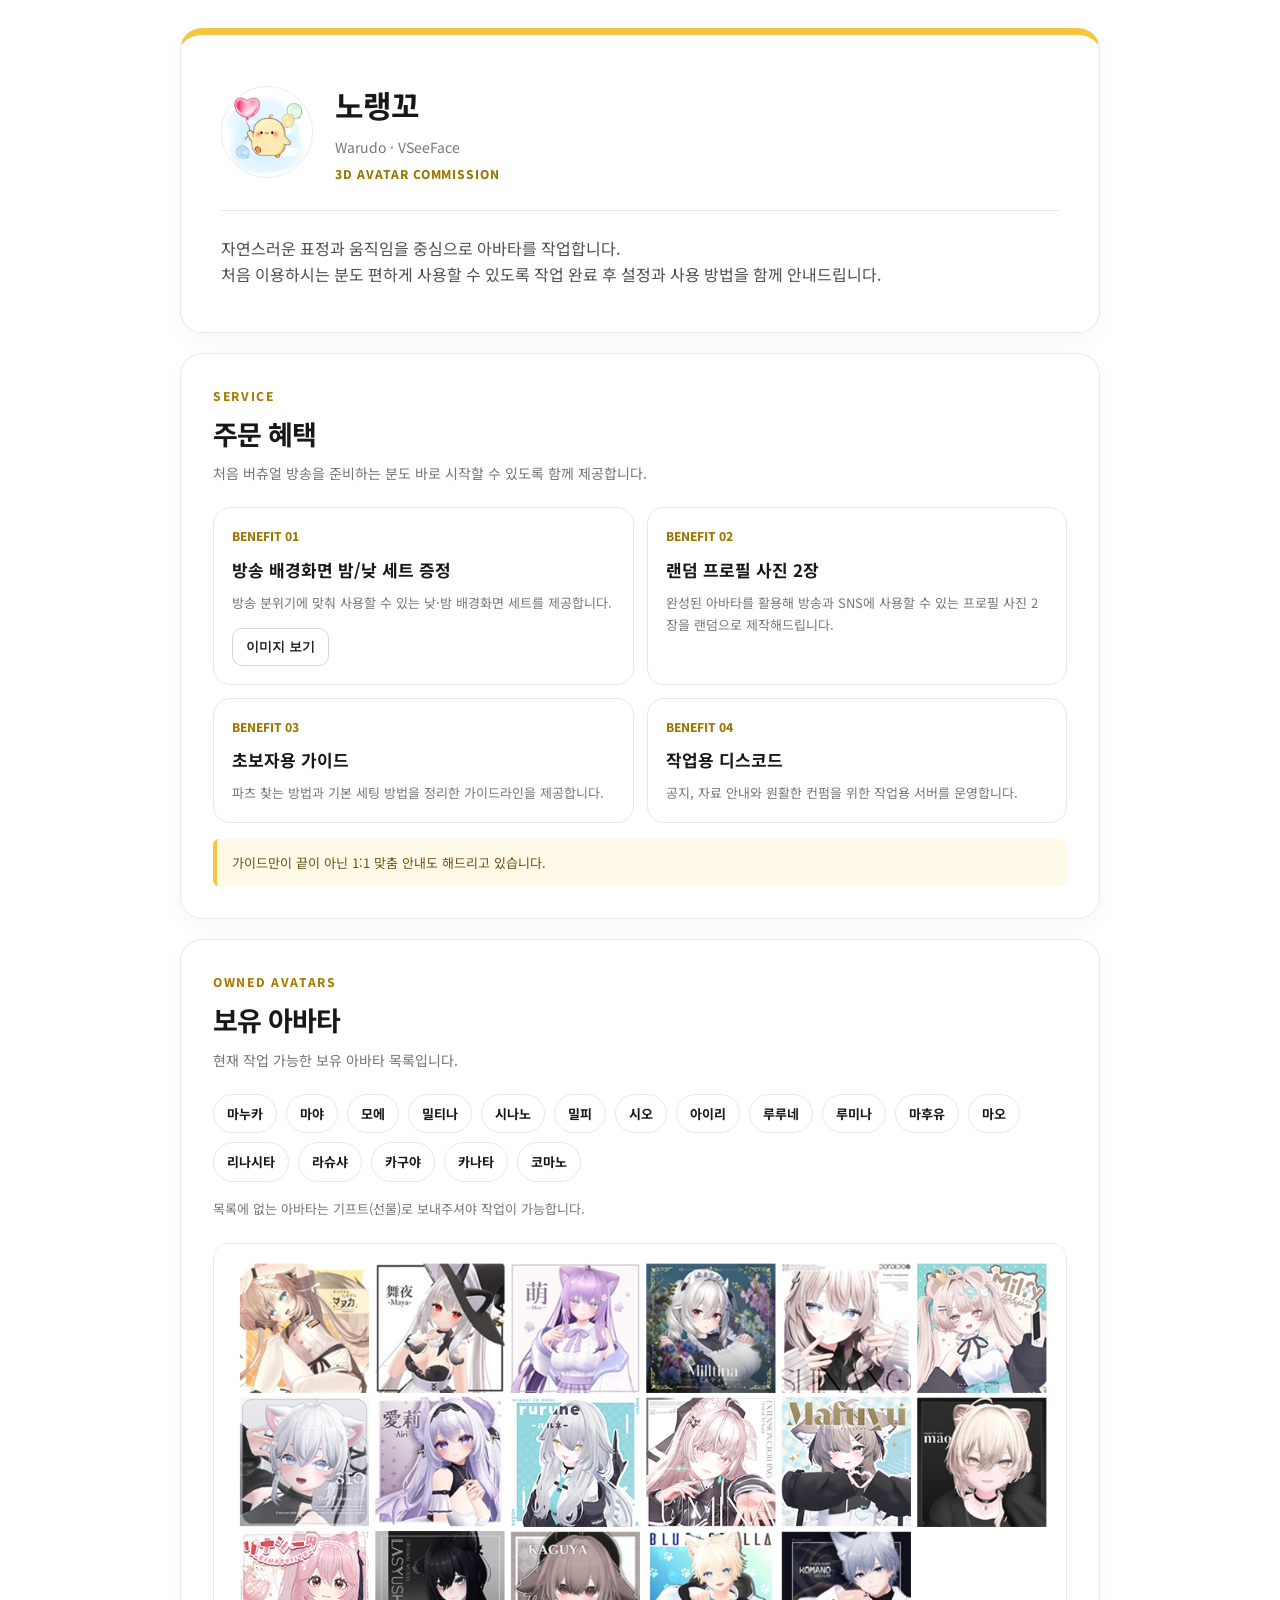
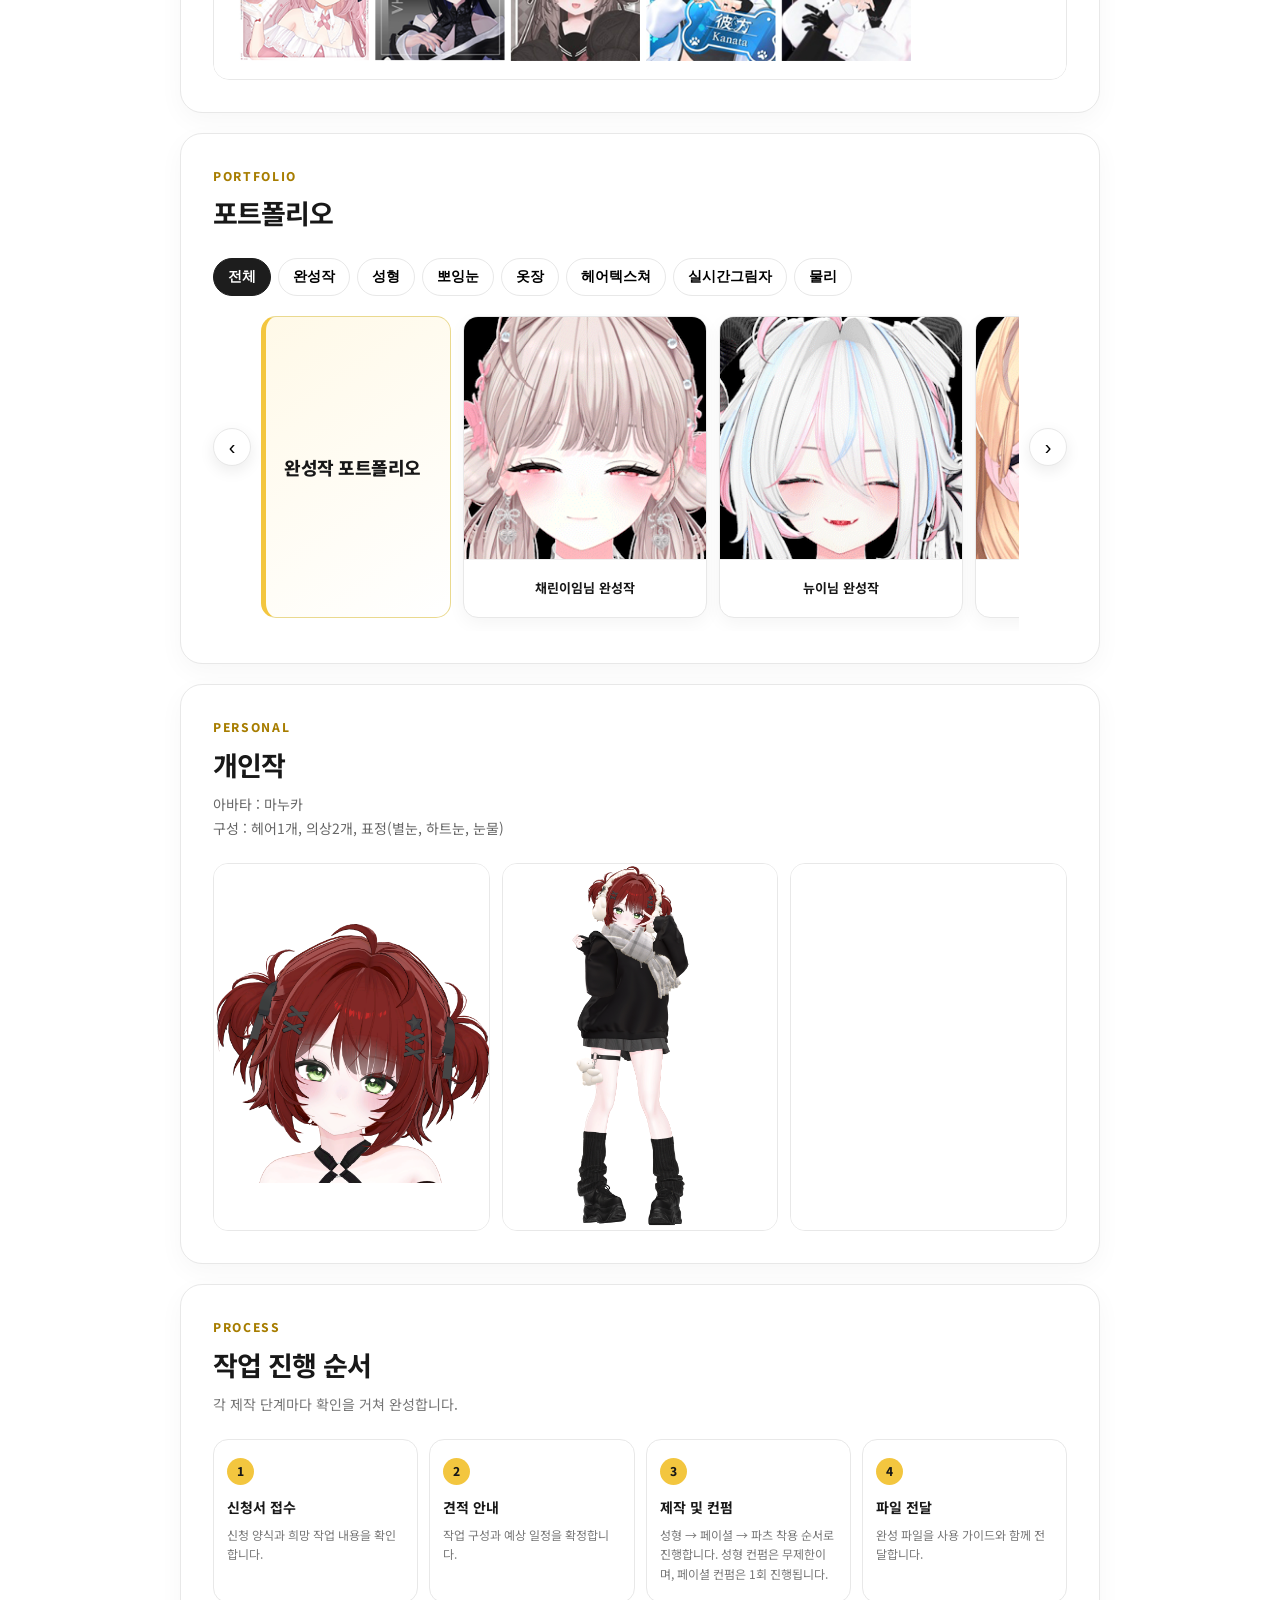
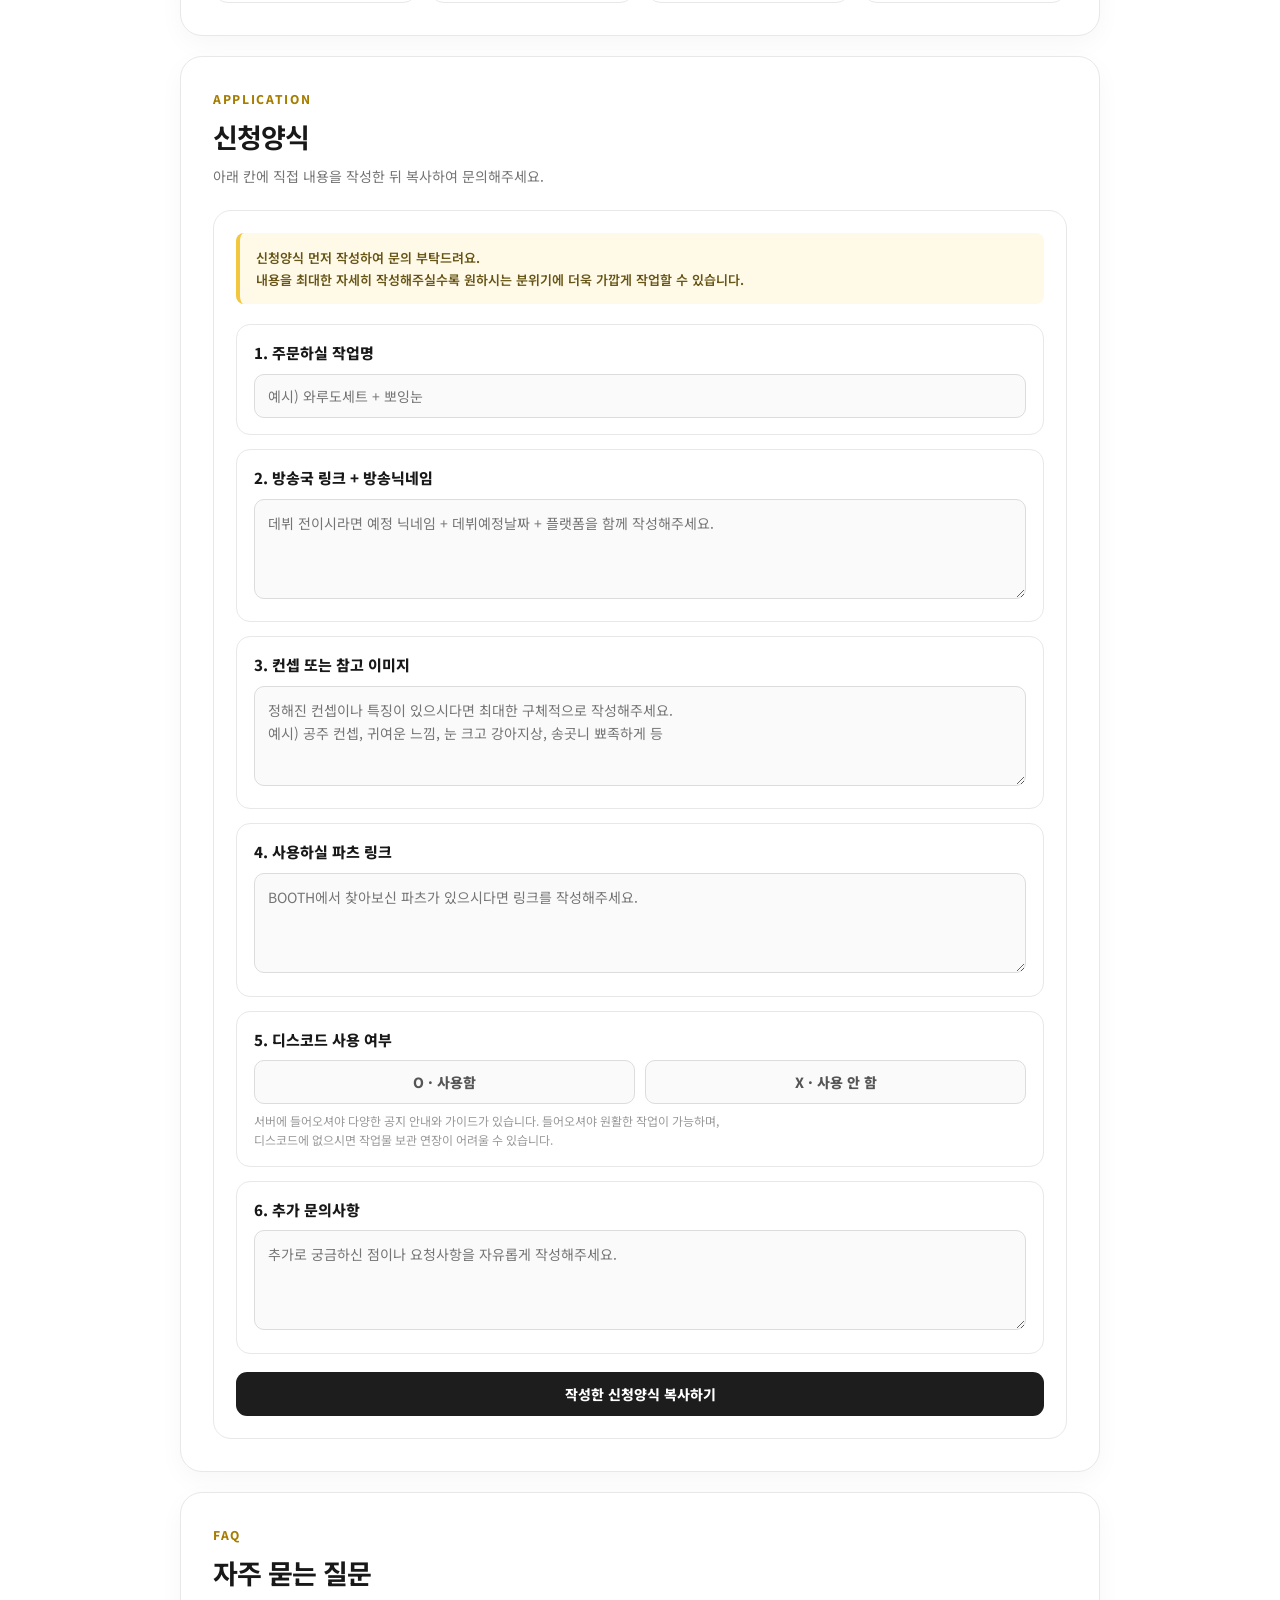
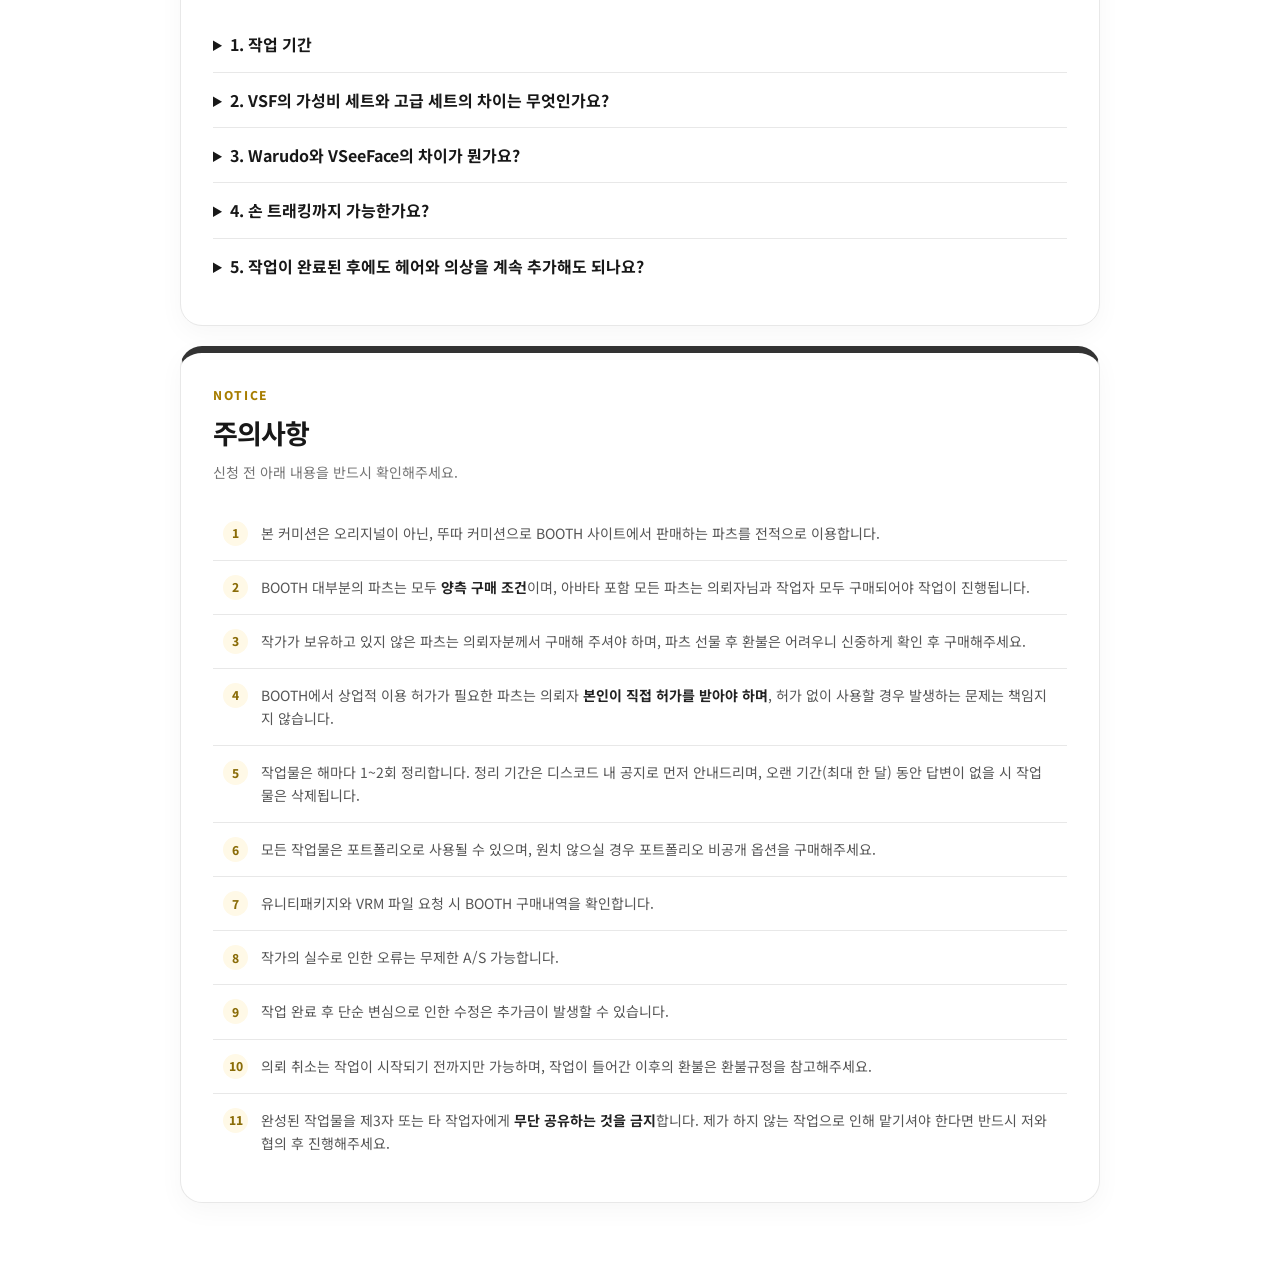
==== commit fd9e6cbb: "Add a physics portfolio section with the MagicaCloth2 GIF." ====
--- a/index.html
+++ b/index.html
@@ -1502,6 +1502,7 @@
 <button class="tab-btn" data-filter="wardrobe" type="button">옷장</button>
 <button class="tab-btn" data-filter="hair" type="button">헤어텍스쳐</button>
 <button class="tab-btn" data-filter="shadow" type="button">실시간그림자</button>
+<button class="tab-btn" data-filter="physics" type="button">물리</button>
 </div>
 <!-- 포트폴리오 -->
 <div class="portfolio-shell">
@@ -1672,8 +1673,12 @@
 <span>옷장 포트폴리오</span>
 </div>
 <article class="work" data-category="wardrobe">
-<div class="thumb zoom-wrap"><img alt="옷장 예시" class="zoomable-image" data-lightbox-group="portfolio" decoding="async" src="https://artmugfile6.mycafe24.com/image/up_img/detail/4/goods_49397/17609462340.gif" data-full="https://artmugfile6.mycafe24.com/image/up_img/detail/4/goods_49397/17609462340.gif"/></div>
-<div class="work-info"><b>옷장 예시</b></div>
+<div class="thumb zoom-wrap"><img alt="VSF 옷장 핫키" class="zoomable-image" data-lightbox-group="portfolio" decoding="async" src="https://artmugfile6.mycafe24.com/image/up_img/detail/4/goods_49397/17609462340.gif" data-full="https://artmugfile6.mycafe24.com/image/up_img/detail/4/goods_49397/17609462340.gif"/></div>
+<div class="work-info"><b>VSF 옷장 핫키</b></div>
+</article>
+<article class="work" data-category="wardrobe">
+<div class="thumb zoom-wrap"><img alt="와루도 옷장" class="zoomable-image" data-lightbox-group="portfolio" decoding="async" src="https://sunnykoko24.github.io/artmug/assets/gif/warudo-wardrobe.gif" data-full="https://sunnykoko24.github.io/artmug/assets/gif/warudo-wardrobe.gif"/></div>
+<div class="work-info"><b>와루도 옷장</b></div>
 </article>
 <div class="portfolio-divider" data-divider="hair">
 <span>헤어텍스처 포트폴리오</span>
@@ -1690,8 +1695,15 @@
 <span>실시간 그림자 포트폴리오</span>
 </div>
 <article class="work" data-category="shadow">
-<div class="thumb zoom-wrap"><img alt="실시간 그림자" class="zoomable-image" data-lightbox-group="portfolio" decoding="async" src="https://artmugfile6.mycafe24.com/image/up_img/detail/4/goods_49397/17609461430.gif" data-full="https://artmugfile6.mycafe24.com/image/up_img/detail/4/goods_49397/17609461430.gif"/></div>
-<div class="work-info"><b>실시간 그림자</b></div>
+<div class="thumb zoom-wrap"><img alt="VSF 실시간그림자" class="zoomable-image" data-lightbox-group="portfolio" decoding="async" src="https://artmugfile6.mycafe24.com/image/up_img/detail/4/goods_49397/17609461430.gif" data-full="https://artmugfile6.mycafe24.com/image/up_img/detail/4/goods_49397/17609461430.gif"/></div>
+<div class="work-info"><b>VSF 실시간그림자</b></div>
+</article>
+<div class="portfolio-divider" data-divider="physics">
+<span>물리 포트폴리오</span>
+</div>
+<article class="work" data-category="physics">
+<div class="thumb zoom-wrap"><img alt="MagicaCloth2" class="zoomable-image" data-lightbox-group="portfolio" decoding="async" src="https://sunnykoko24.github.io/artmug/assets/gif/magicacloth2.gif" data-full="https://sunnykoko24.github.io/artmug/assets/gif/magicacloth2.gif"/></div>
+<div class="work-info"><b>MagicaCloth2</b></div>
 </article>
 </div>
 <button aria-label="다음" class="slide-btn slide-next" onclick="slidePortfolio(1)" type="button">›</button>
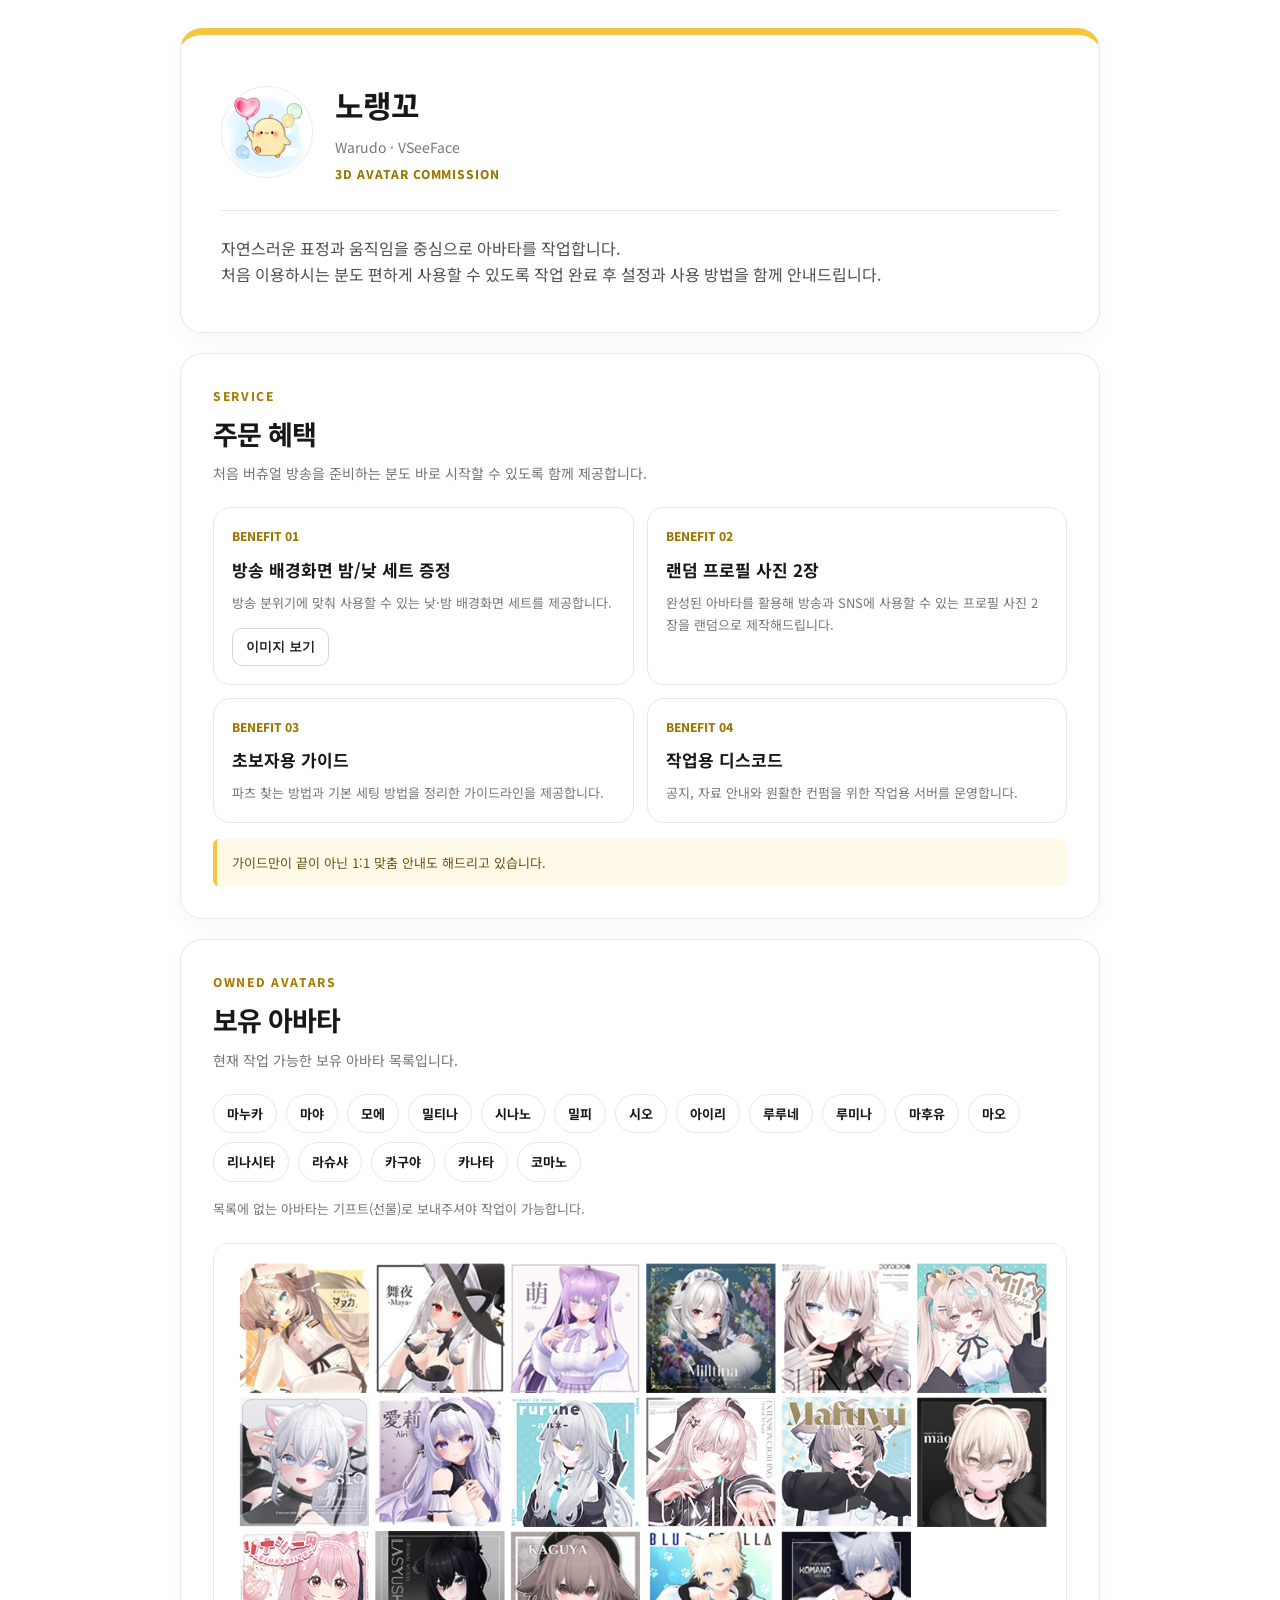
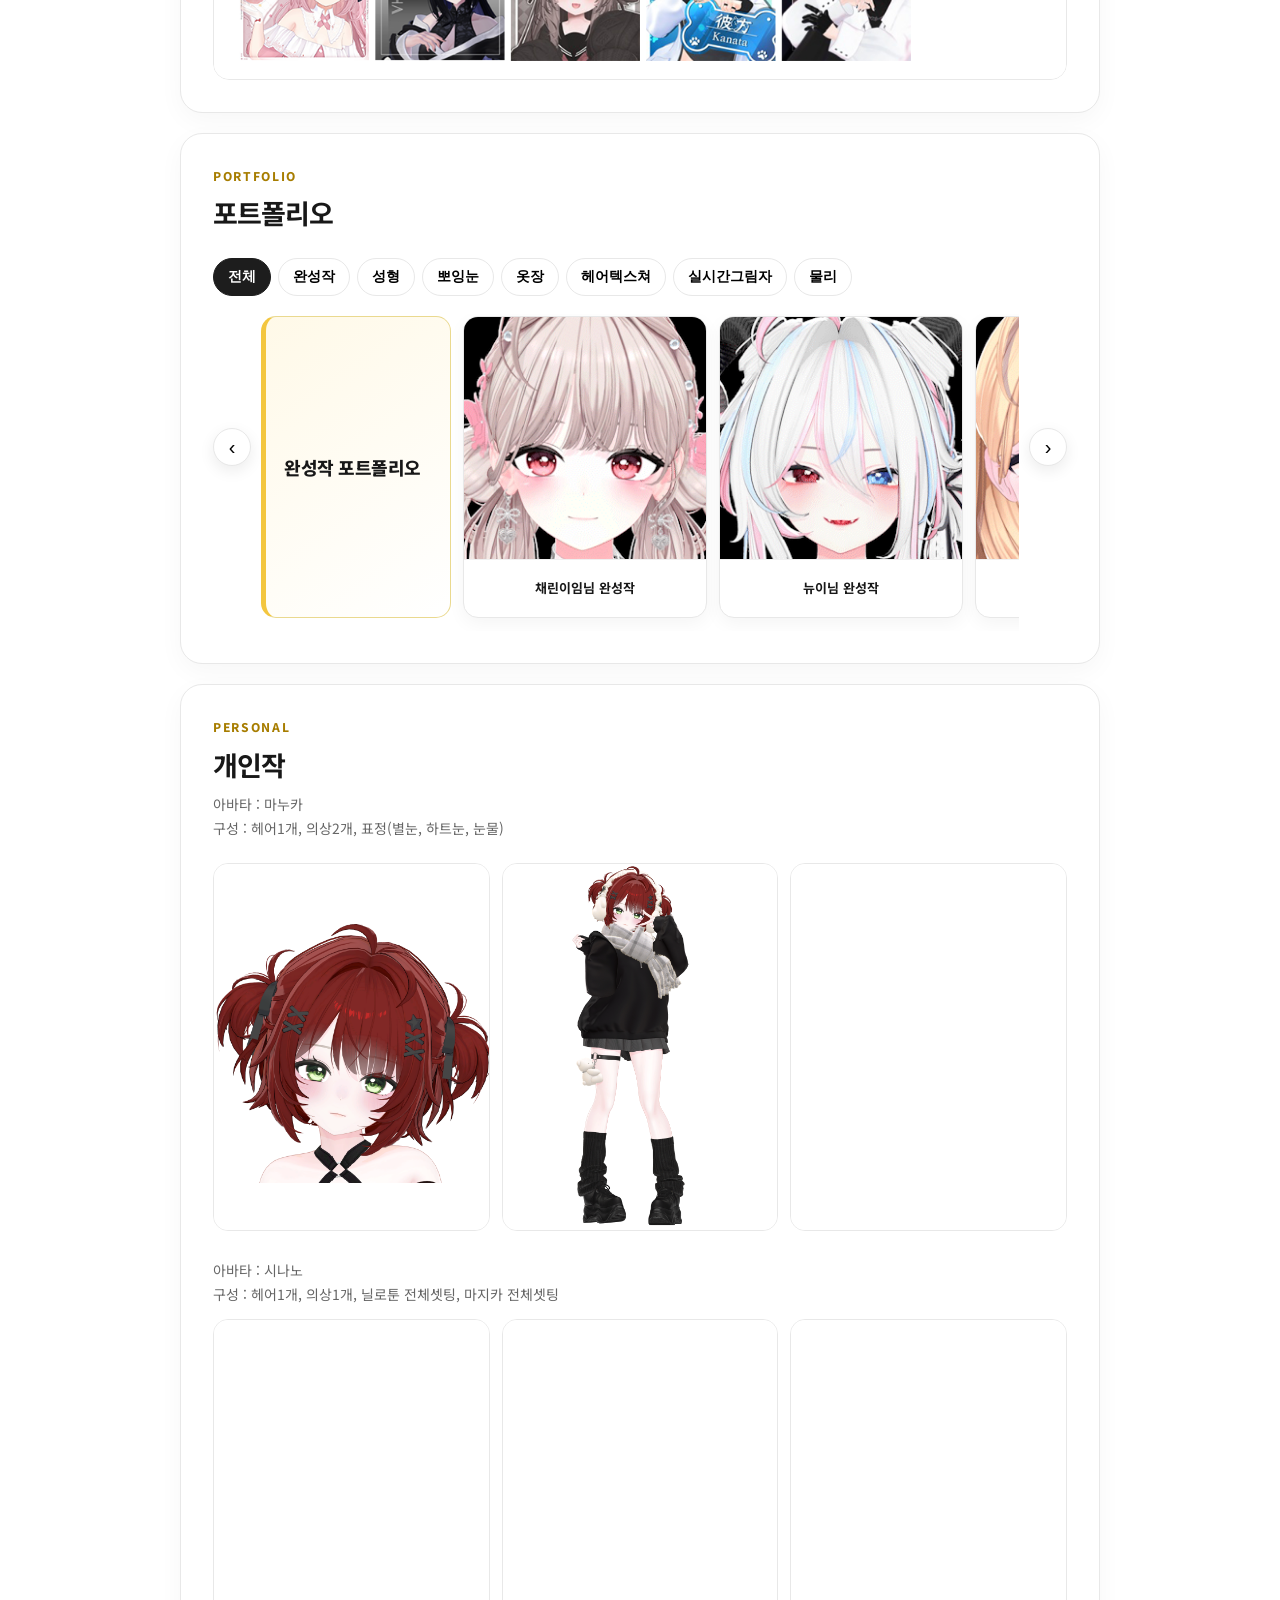
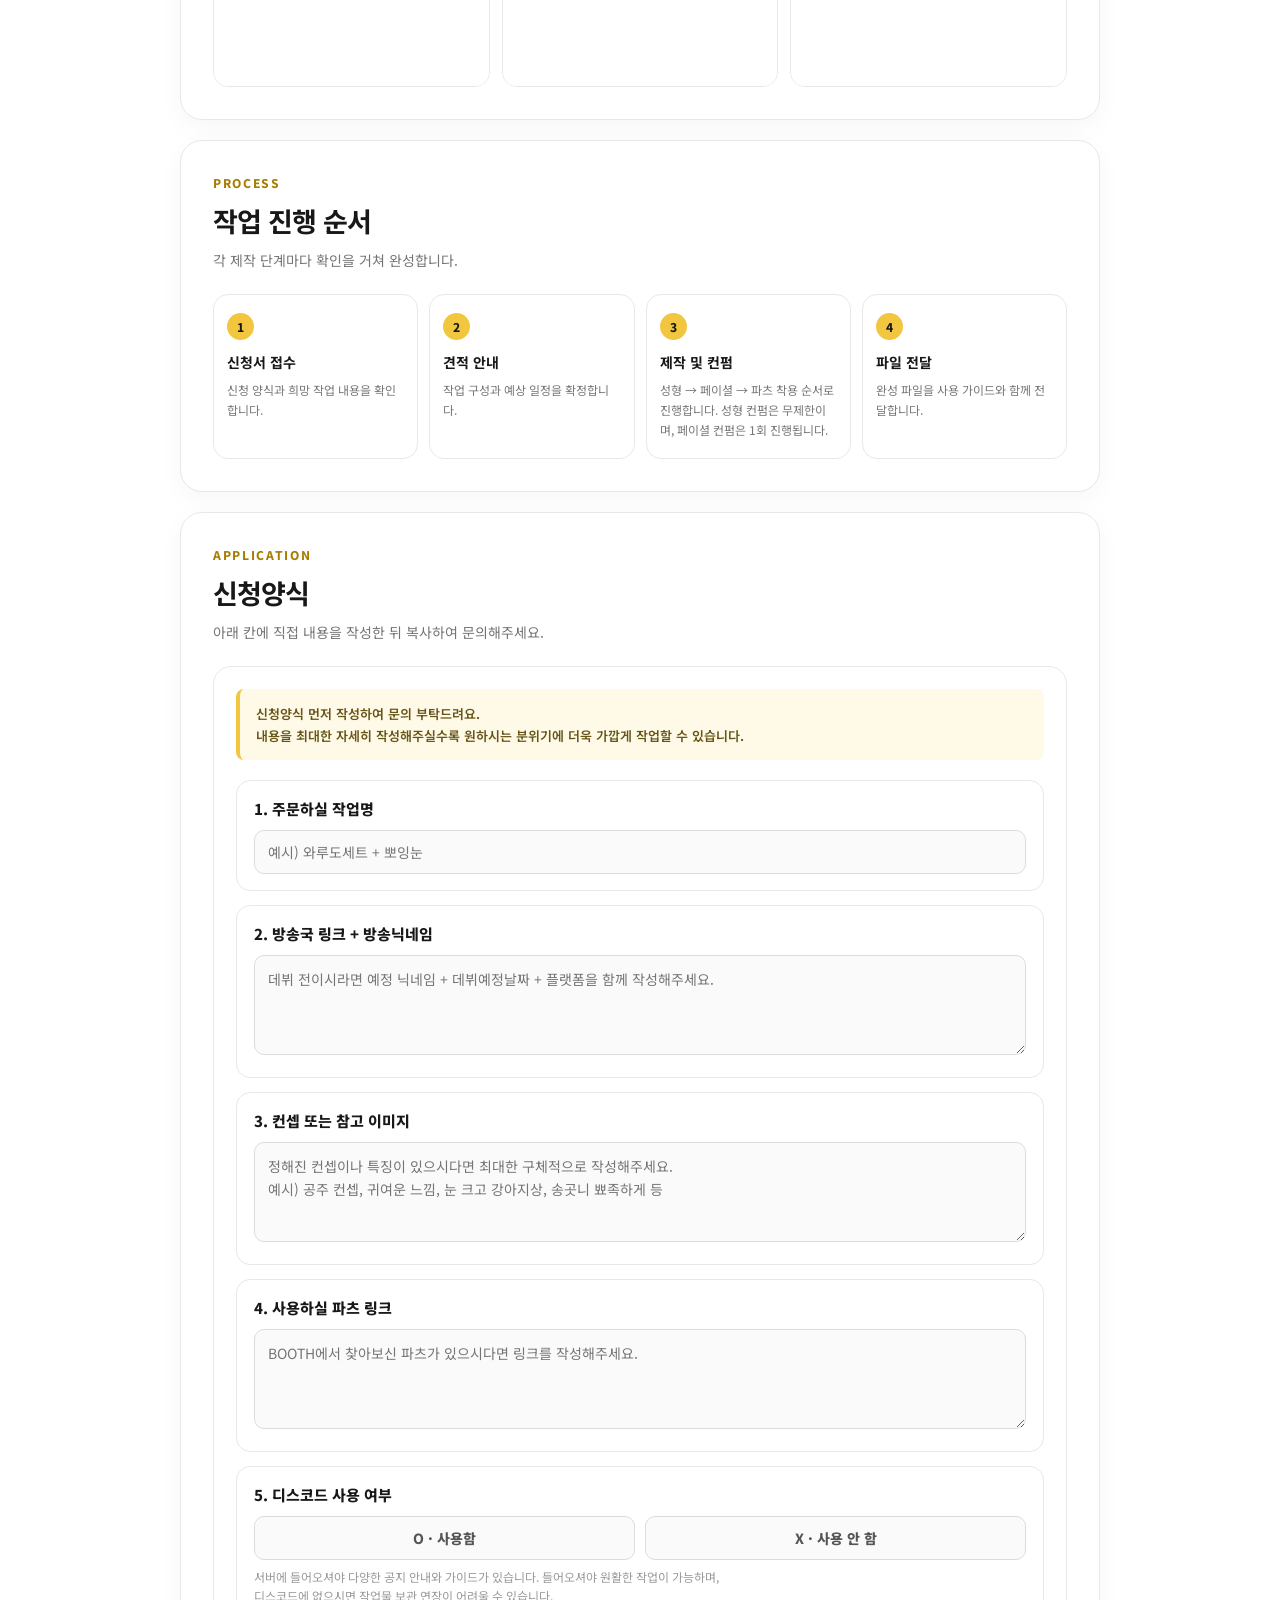
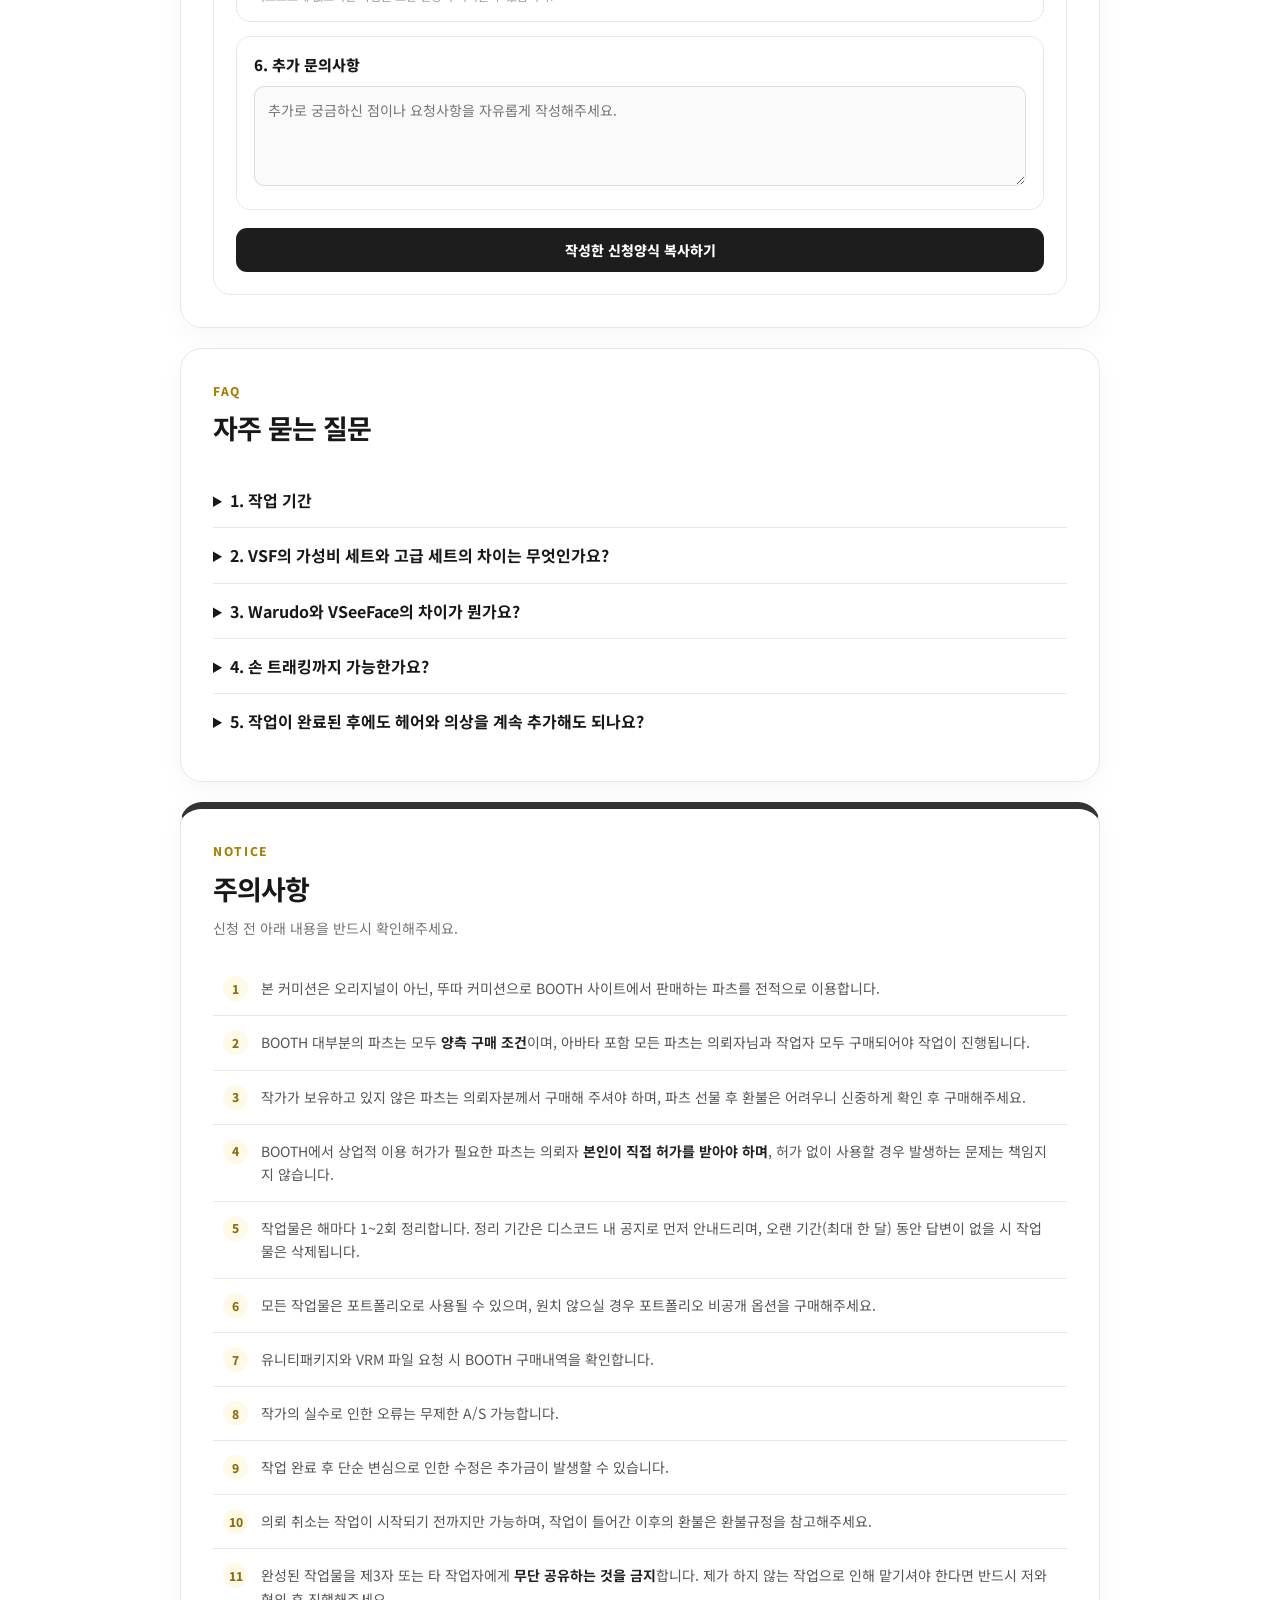
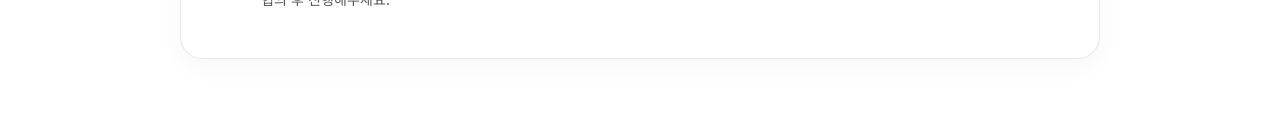
==== commit c08e4b85: "개인작에 시나노 작업 추가 (이미지 3장) Co-Authored-By: Claude Opus 5.5 <noreply@anthropic.com> Claude-Session: http" ====
--- a/index.html
+++ b/index.html
@@ -1727,6 +1727,21 @@
 </article>
 <article class="personal-card">
 <div class="thumb zoom-wrap"><img alt="마누카 3" class="zoomable-image" data-lightbox-group="personal" decoding="async" src="assets/개인작/마누카/3.png"/></div>
+</article>
+</div>
+<div class="personal-spec" style="margin-top:28px">
+<p>아바타 : 시나노</p>
+<p>구성 : 헤어1개, 의상1개, 닐로툰 전체셋팅, 마지카 전체셋팅</p>
+</div>
+<div class="personal-grid" style="margin-top:12px">
+<article class="personal-card">
+<div class="thumb zoom-wrap"><img alt="시나노 1" class="zoomable-image" data-lightbox-group="personal" decoding="async" src="assets/개인작/시나노/1.png"/></div>
+</article>
+<article class="personal-card">
+<div class="thumb zoom-wrap"><img alt="시나노 2" class="zoomable-image" data-lightbox-group="personal" decoding="async" src="assets/개인작/시나노/2.png"/></div>
+</article>
+<article class="personal-card">
+<div class="thumb zoom-wrap"><img alt="시나노 3" class="zoomable-image" data-lightbox-group="personal" decoding="async" src="assets/개인작/시나노/3.png"/></div>
 </article>
 </div>
 </section>
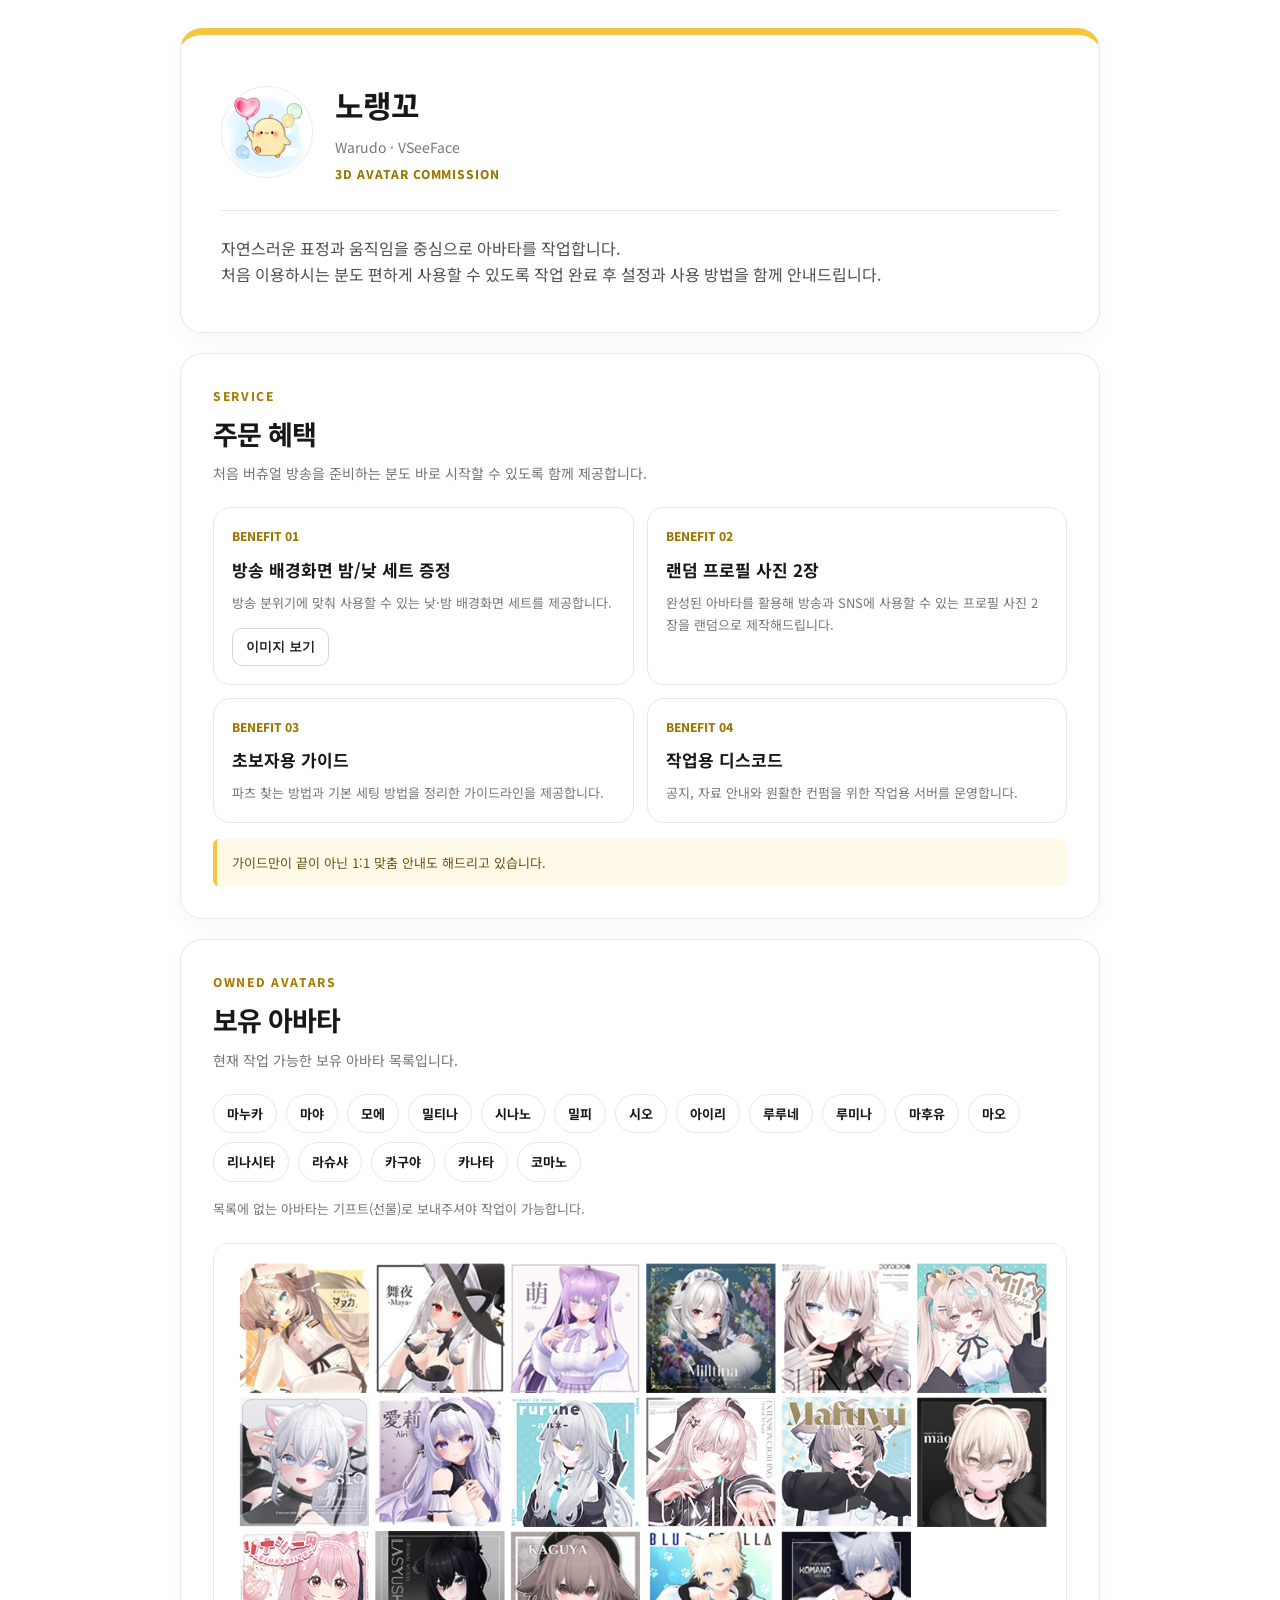
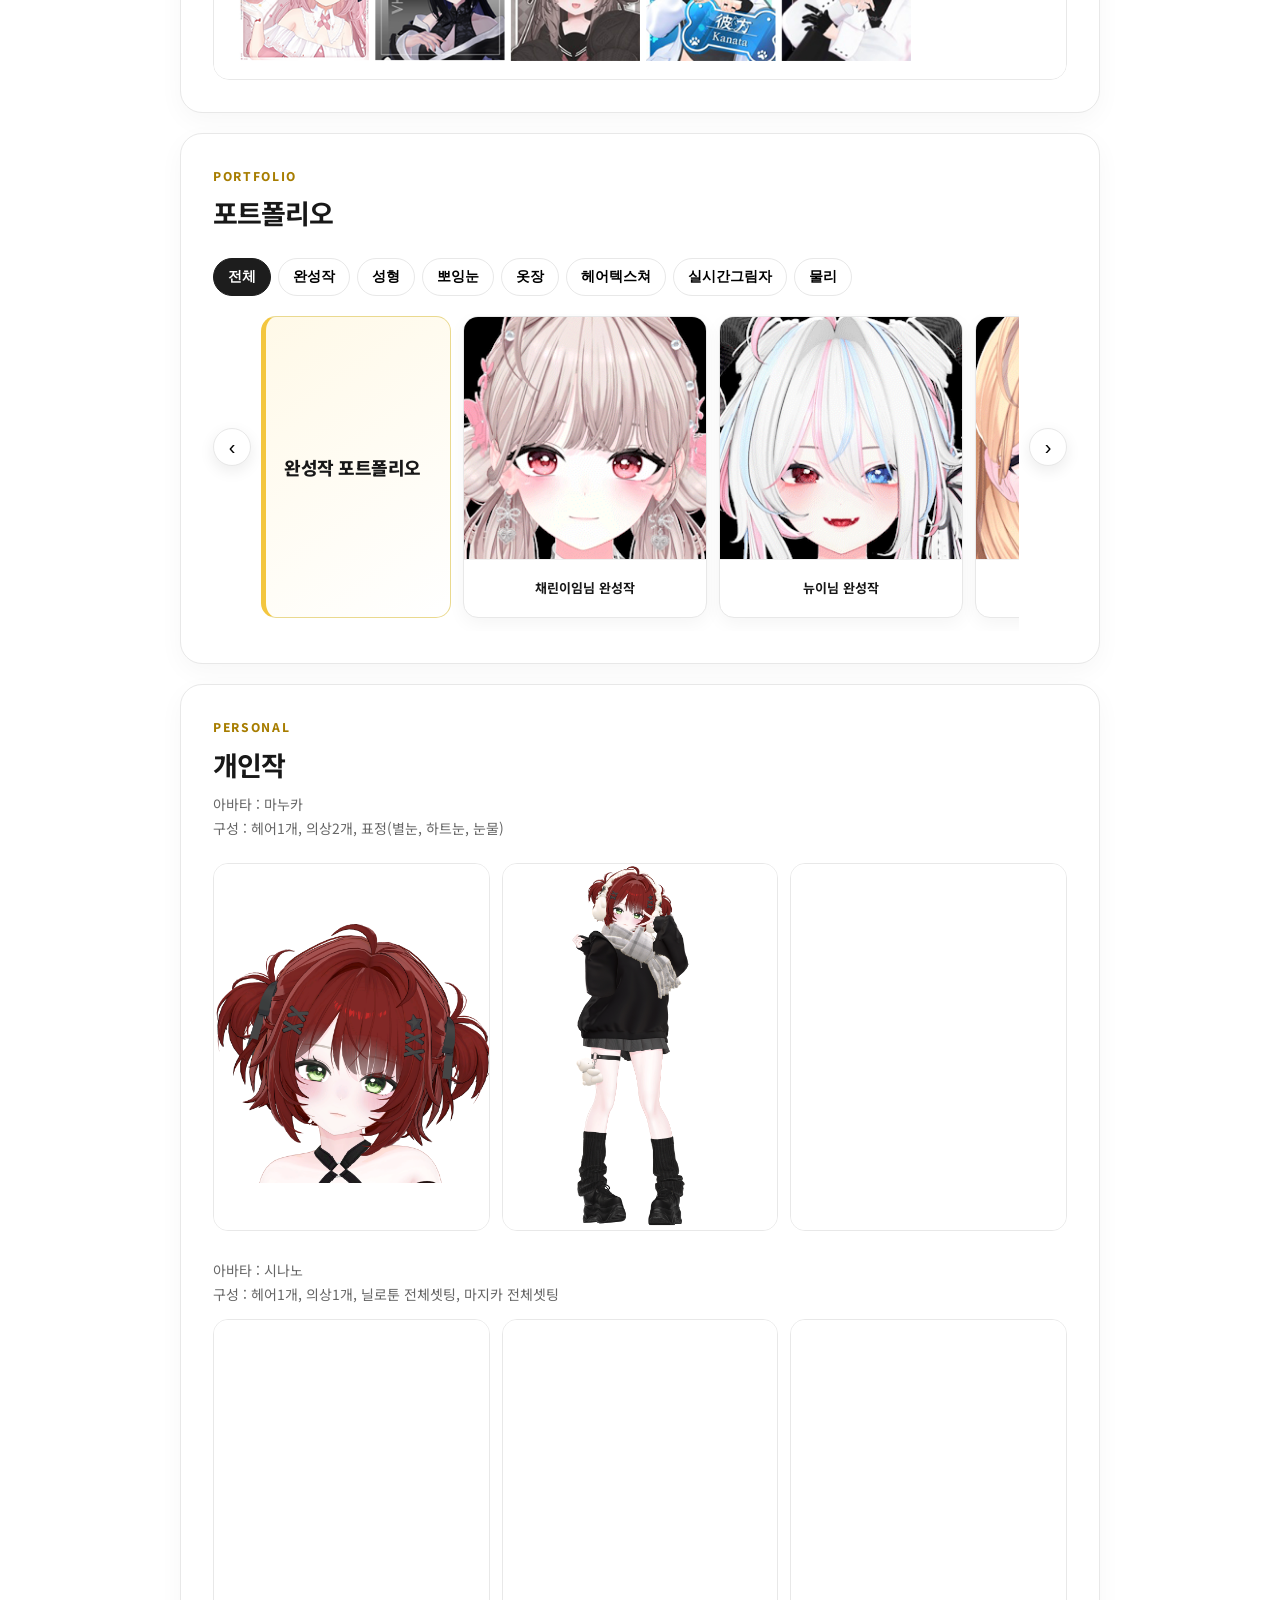
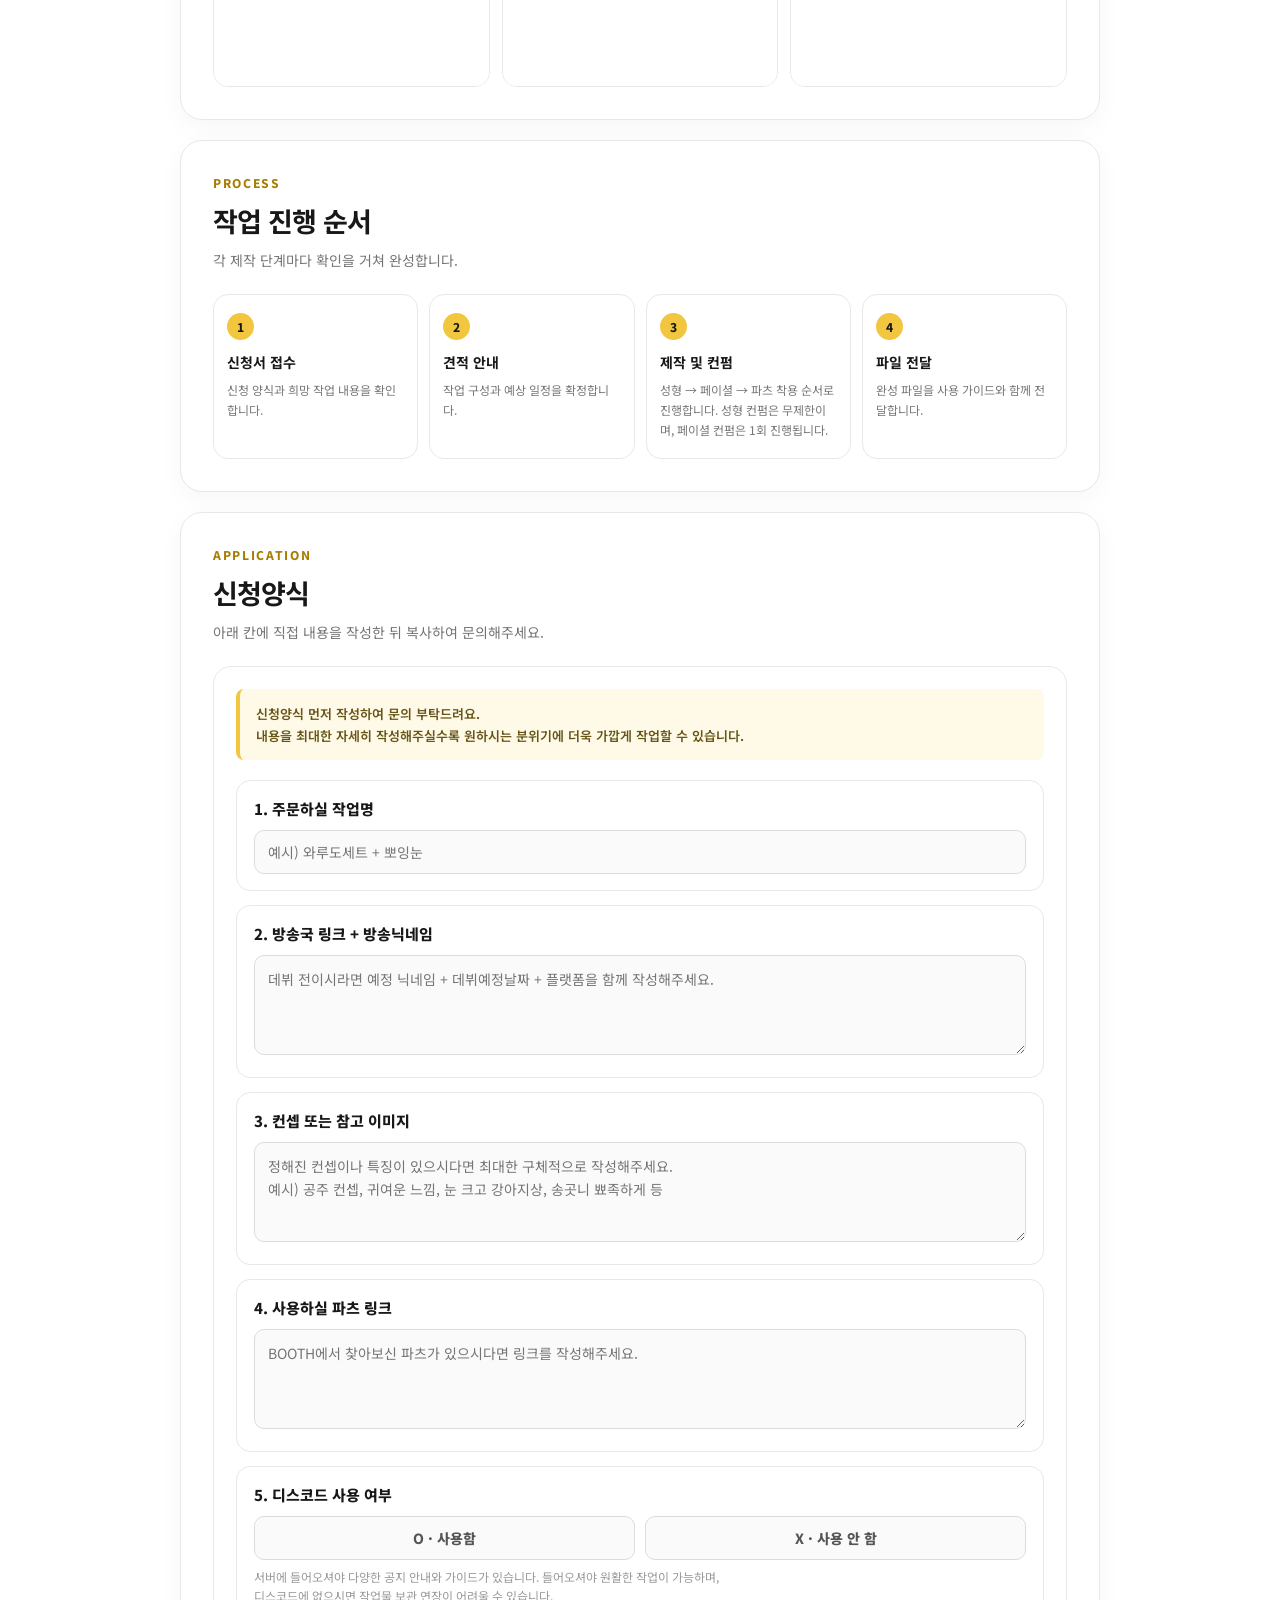
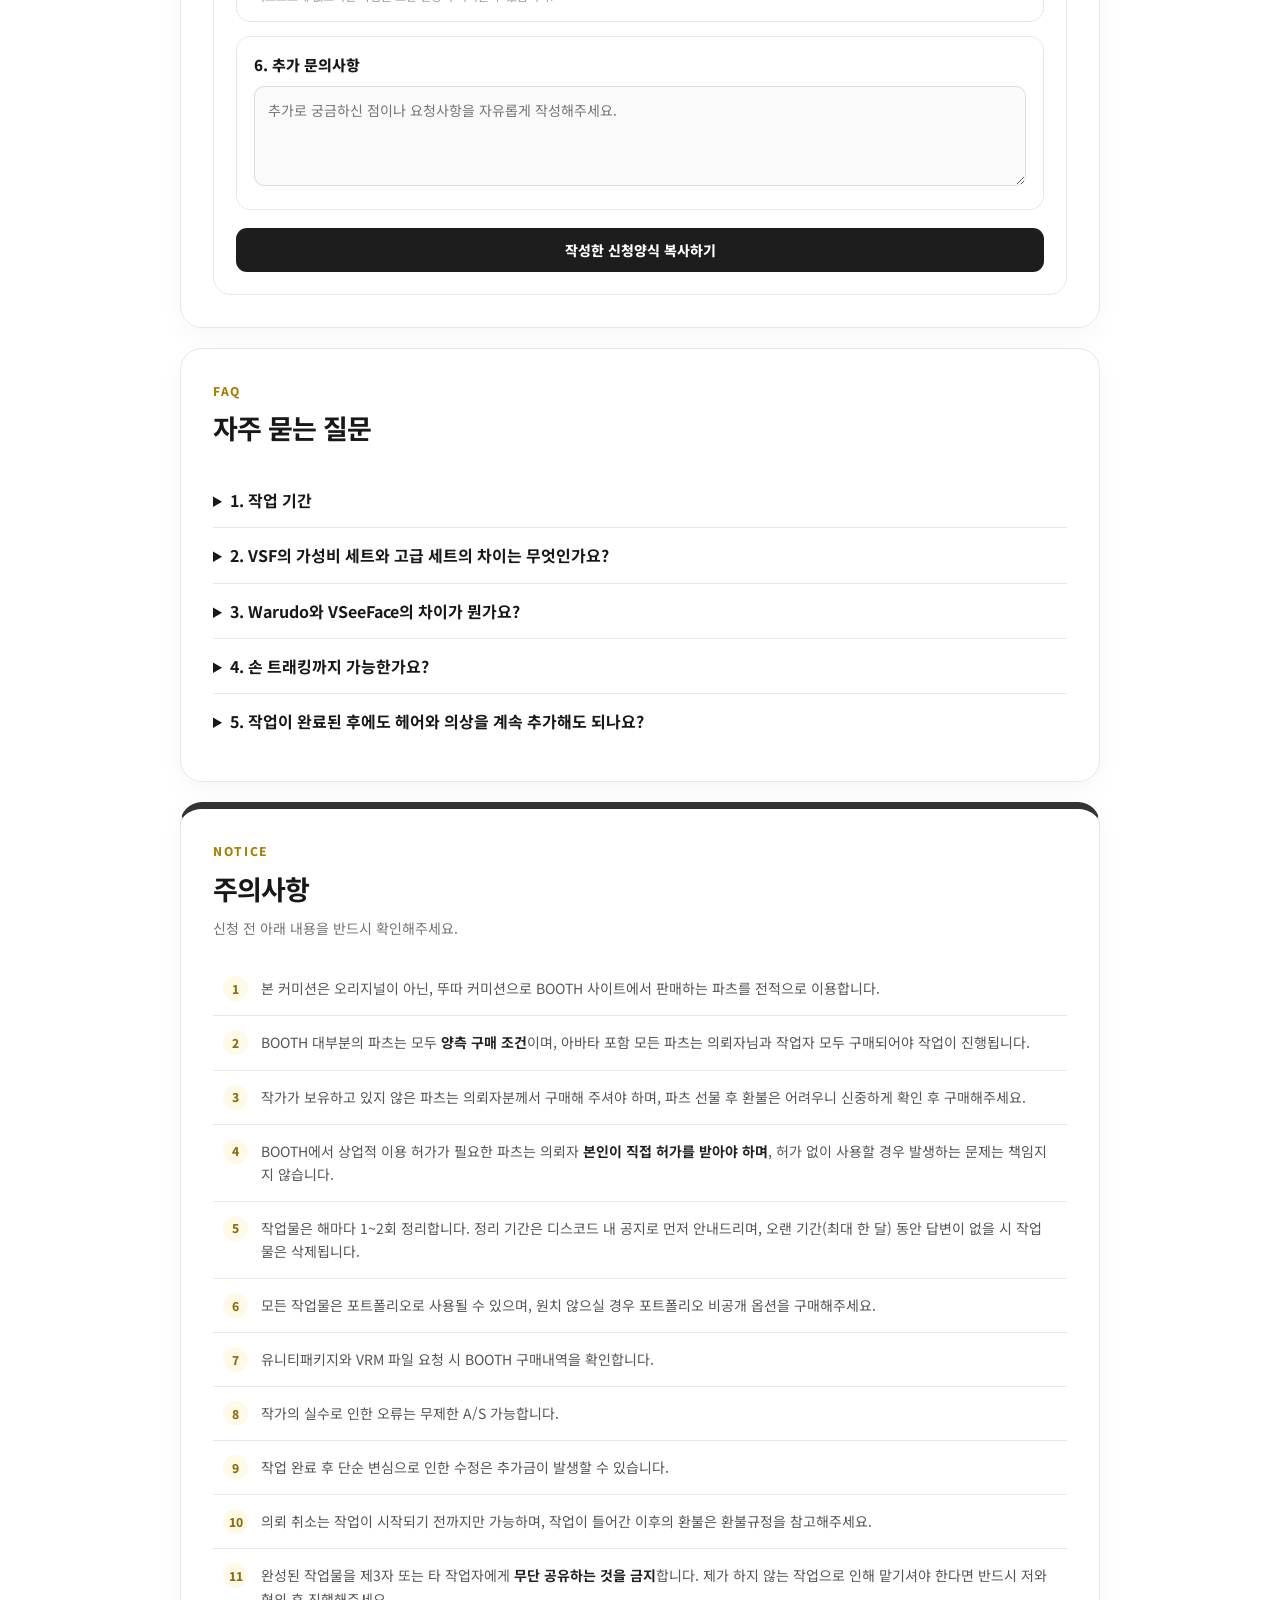
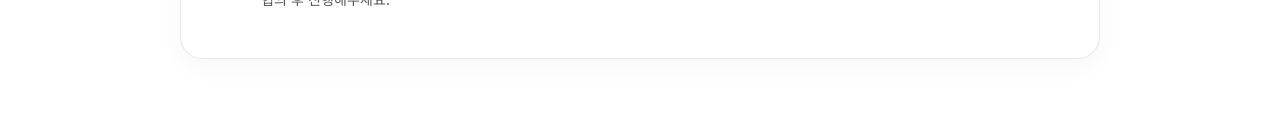
==== commit 5c44187e: "시나노 이미지 캐시 갱신 Co-Authored-By: Claude Opus 5.5 <noreply@anthropic.com> Claude-Session: https://claude" ====
--- a/index.html
+++ b/index.html
@@ -1735,13 +1735,13 @@
 </div>
 <div class="personal-grid" style="margin-top:12px">
 <article class="personal-card">
-<div class="thumb zoom-wrap"><img alt="시나노 1" class="zoomable-image" data-lightbox-group="personal" decoding="async" src="assets/개인작/시나노/1.png"/></div>
+<div class="thumb zoom-wrap"><img alt="시나노 1" class="zoomable-image" data-lightbox-group="personal" decoding="async" src="assets/개인작/시나노/1.png?v=2"/></div>
 </article>
 <article class="personal-card">
-<div class="thumb zoom-wrap"><img alt="시나노 2" class="zoomable-image" data-lightbox-group="personal" decoding="async" src="assets/개인작/시나노/2.png"/></div>
+<div class="thumb zoom-wrap"><img alt="시나노 2" class="zoomable-image" data-lightbox-group="personal" decoding="async" src="assets/개인작/시나노/2.png?v=2"/></div>
 </article>
 <article class="personal-card">
-<div class="thumb zoom-wrap"><img alt="시나노 3" class="zoomable-image" data-lightbox-group="personal" decoding="async" src="assets/개인작/시나노/3.png"/></div>
+<div class="thumb zoom-wrap"><img alt="시나노 3" class="zoomable-image" data-lightbox-group="personal" decoding="async" src="assets/개인작/시나노/3.png?v=2"/></div>
 </article>
 </div>
 </section>
